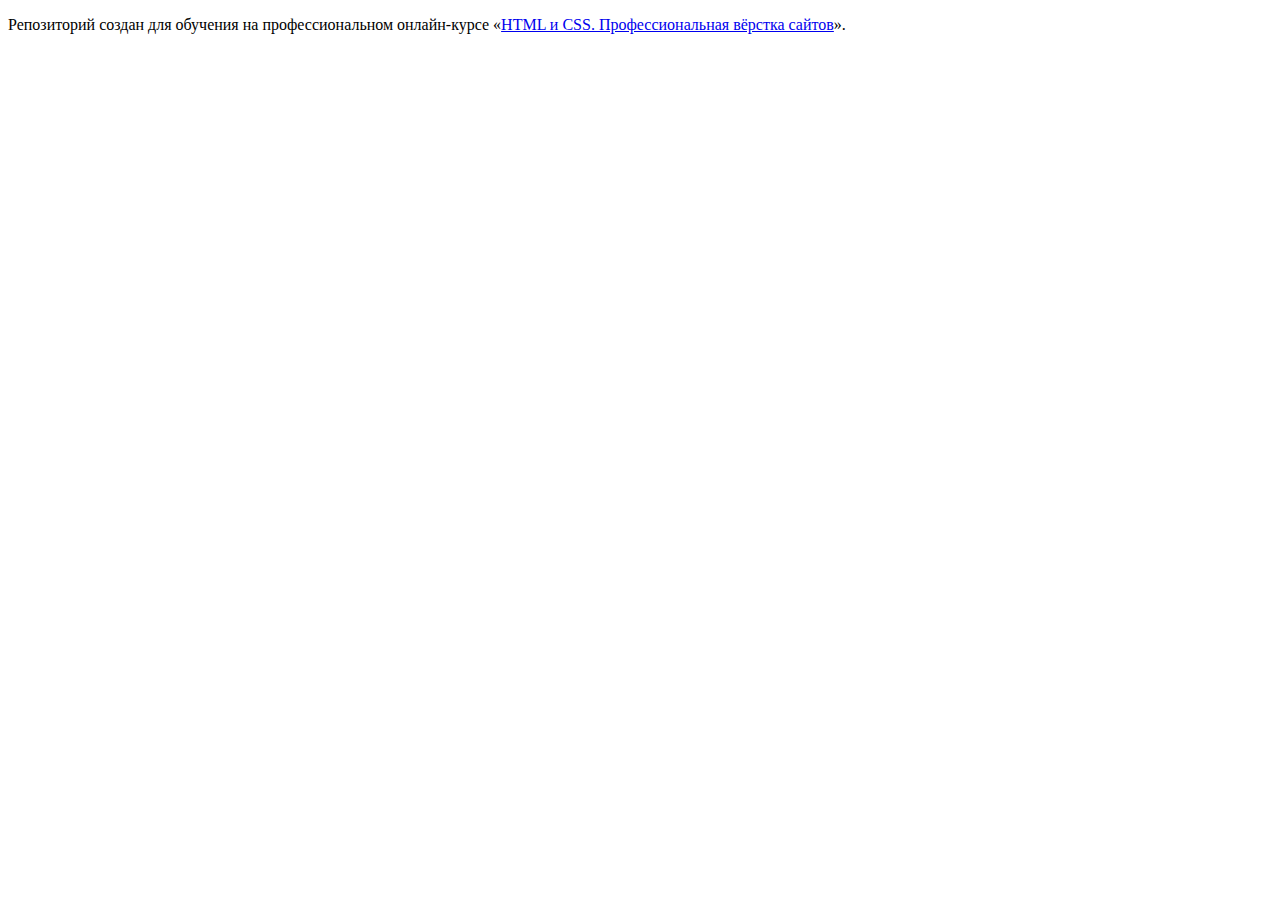
==== index.html @ 4a5224e3 ":hatching_chick:" ====
<!DOCTYPE html>
<html lang="ru">
  <head>
    <meta charset="utf-8">
    <title>HTML Academy: Девайс</title>
  </head>
  <body>

    <p>Репозиторий создан для обучения на профессиональном онлайн‑курсе «<a href="https://htmlacademy.ru/intensive/htmlcss">HTML и CSS. Профессиональная вёрстка сайтов</a>».</p>

  </body>
</html>
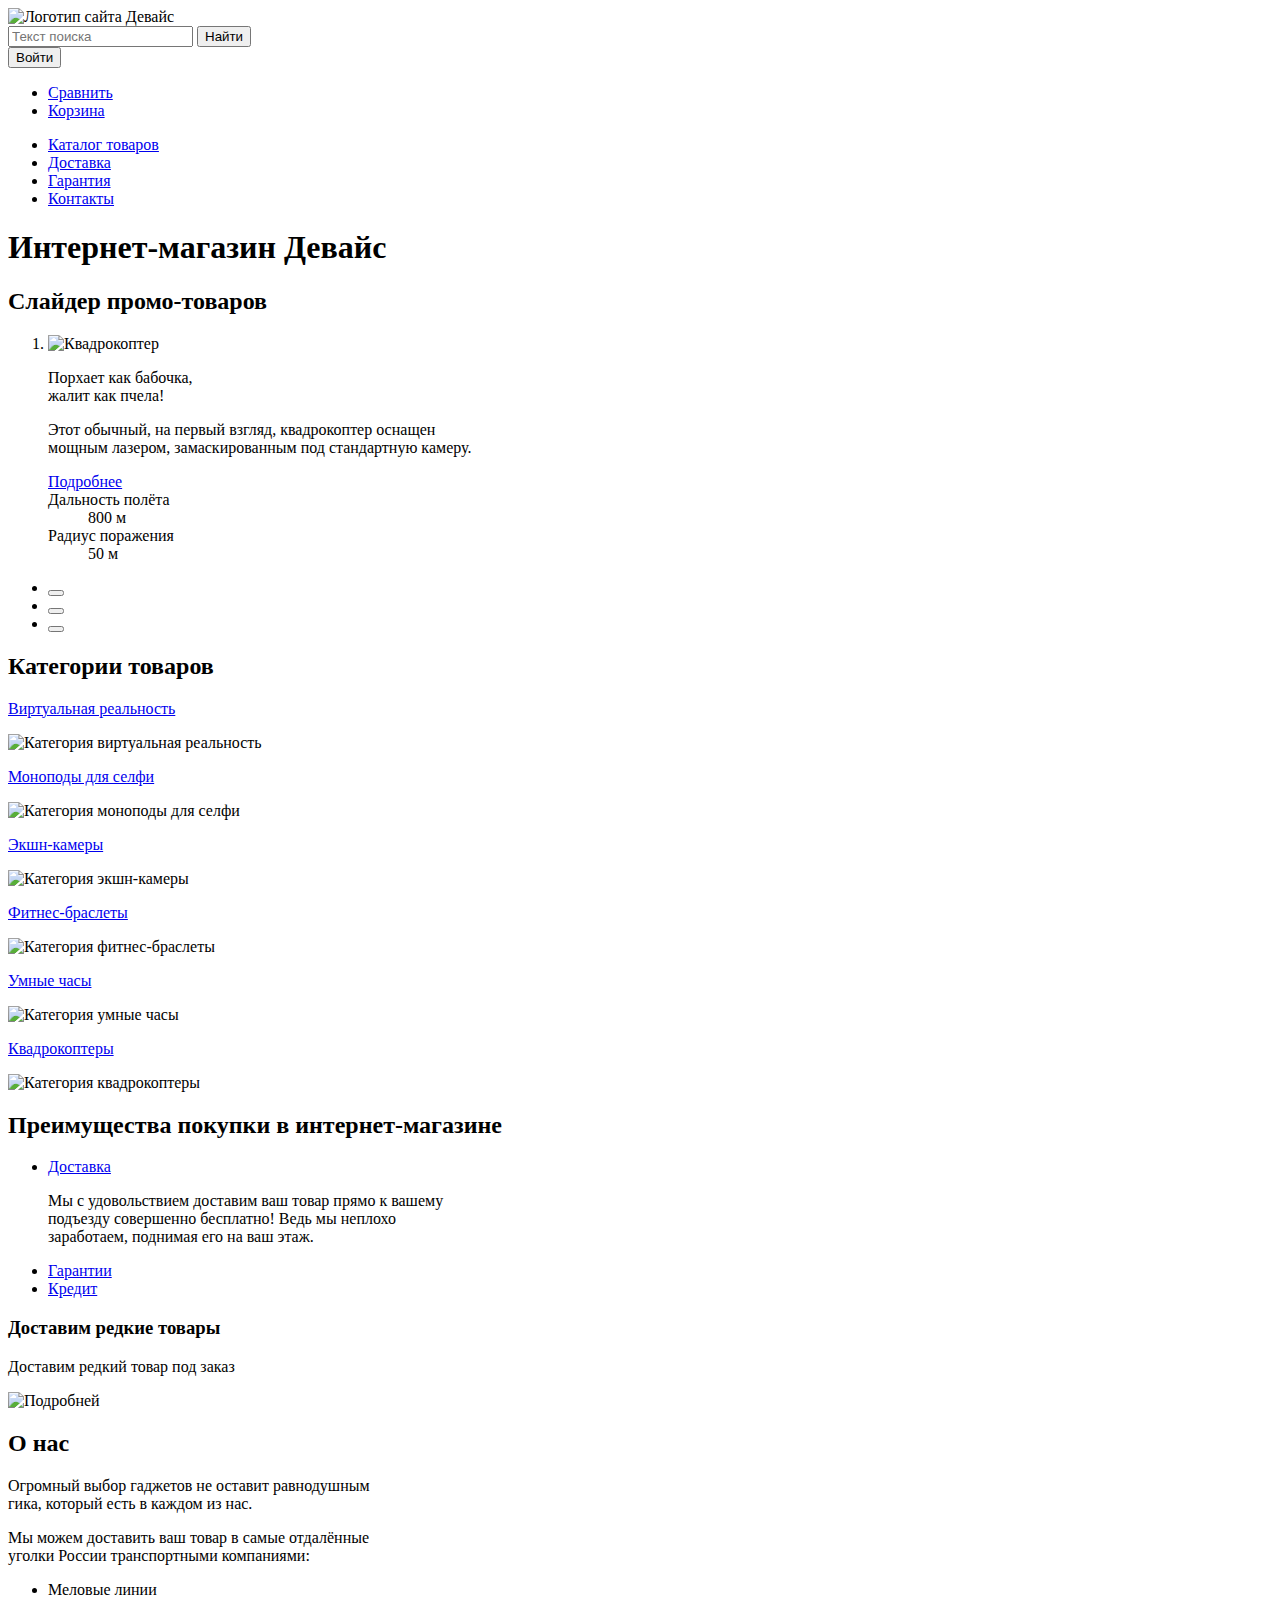
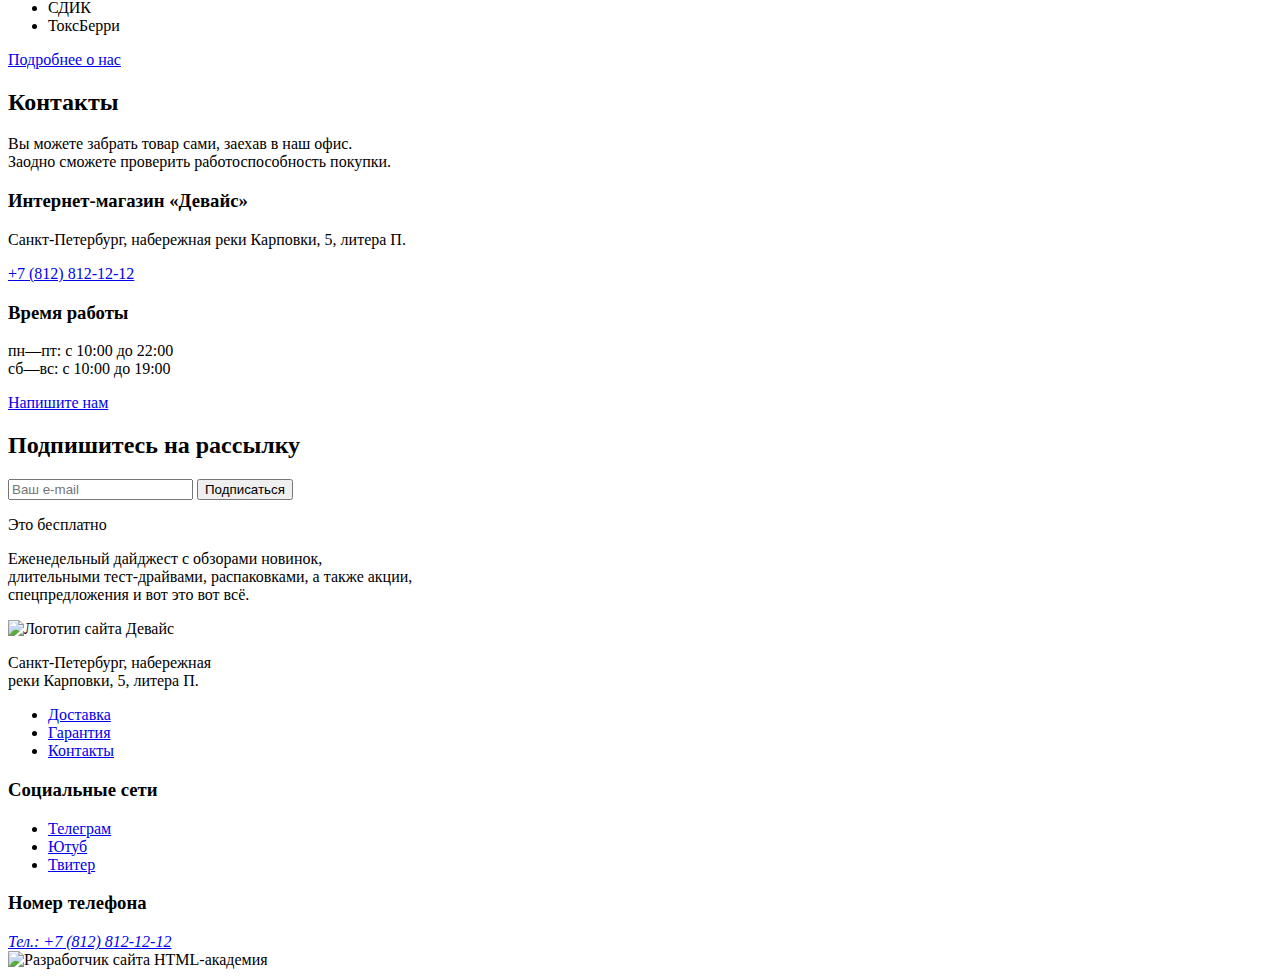
==== commit 8d9ae8f0: "Добавляет код index&catalog" ====
--- a/index.html
+++ b/index.html
@@ -5,8 +5,208 @@
     <title>HTML Academy: Девайс</title>
   </head>
   <body>
-
-    <p>Репозиторий создан для обучения на профессиональном онлайн‑курсе «<a href="https://htmlacademy.ru/intensive/htmlcss">HTML и CSS. Профессиональная вёрстка сайтов</a>».</p>
+      <header class="page-header">
+          <img class="header-logo" src="*" alt="Логотип сайта Девайс">
+          <form class="navigation-user-search" action="*" method="get">
+            <input class="navigation-user-search" type="search" name="search" placeholder="Текст поиска">
+            <button class="navigation-user-search" type="submit">Найти</button>
+          </form> 
+          <form class="navigation-user-enter" action="*" method="get">
+            <button class="navigation-user-enter" type="submit">Войти</button>
+          </form>
+          <nav class="navigation">
+            <ul class="navigation-user">
+                <li class="navigation-compare">
+                <a class="navigation-compare-link" href="compare.html">Сравнить</a></li> 
+                <li class="navigation-basket">
+                <a class="navigation-basket-link" href="basket.html">Корзина</a></li>
+            </ul>
+            <ul class="navigation-list">
+                <li class="navigation-item">
+                  <a class="navigation-link" href="catalog.html">Каталог товаров</a></li>
+                  <li class="navigation-item">
+                  <a class="navigation-link" href="delivery.html">Доставка</a></li>
+                  <li class="navigation-item">
+                  <a class="navigation-link" href="warranty.html">Гарантия</a></li>
+                  <li class="navigation-item">
+                  <a class="navigation-link" href="contacts.html">Контакты</a></li>
+            </ul>
+          </nav>
+      </header>
+
+
+      <main>
+      <h1 class="visually-hidden">Интернет-магазин Девайс</h1>
+    <section class="promo-content-container">
+      <h2 class="visually-hidden">Слайдер промо-товаров</h2>
+      <ol class="promo-slider">
+         <li class="promo-slider-item">
+          <div class="slider-image-wrapper">
+            <img class="promo-slider-image slider-image-3" src="*" alt="Квадрокоптер">
+          </div>
+            <div class="slider-item-info">
+            <p class="promo-slider-title">Порхает как бабочка,<br> жалит как пчела!</p>
+            <p class="promo-slider-text">Этот обычный, на первый взгляд, квадрокоптер оснащен<br> мощным лазером, замаскированным под
+              стандартную камеру.</p>
+            <a class="promo-slider-link button" href="*">Подробнее</a>
+            <dl class="promo-slider-description">
+              <dt class="description-name">Дальность полёта</dt>
+              <dd class="description-value">800 м</dd>
+              <dt class="description-name">Радиус поражения</dt>
+              <dd class="description-value">50 м</dd>
+            </dl>
+          </div>
+        </li>
+      </ol>
+      <ul class="promo-slider-controls">
+        <li><button class="promo-slider-controls-button" type="button" aria-label="Первый слайд"></button></li>
+        <li><button class="promo-slider-controls-button" type="button" aria-label="Второй слайд"></button></li>
+        <li><button class="promo-slider-controls-button" type="button" aria-label="Третий слайд"></button></li>
+      </ul>
+    </section>
+    
+    
+        <div class="category">
+          <section class="category-image-wrapper">
+              <h2 class="visually-hidden">Категории товаров</h2>
+
+                <a class="category-link" href="*"><p>Виртуальная реальность</p></a>
+                <img class="category-item" src="*" alt="Категория виртуальная реальность">
+            
+              <a class="category-link" href="*"><p>Моноподы для селфи</p></a>
+             <img class="category-item" src="*" alt="Категория моноподы для селфи">
+            
+              <a class="category-link" href="*"><p>Экшн-камеры</p></a>
+              <img class="category-item" src="*" alt="Категория экшн-камеры"> 
+            
+                <a class="category-link" href="*"><p>Фитнес-браслеты</p></a>
+                <img class="category-item" src="*"  alt="Категория фитнес-браслеты">
+            
+                <a class="category-link" href="*"><p>Умные часы</p></a>
+                <img class="category-item" src="*" alt="Категория умные часы">
+           
+                <a class="category-link" href="*"><p>Квадрокоптеры</p></a>
+                <img class="category-item" src="*" alt="Категория квадрокоптеры"><!--Этот блок не смогла оформит списком, т.к. выдавало ошибку, что img не может быть внутри ul-->
+            
+          </section>
+         </div>
+
+        
+        <section class="benefits">
+            <div class="benefits-info">
+            <h2 class="visually-hidden">Преимущества покупки в интернет-магазине</h2>
+            <ul class="benefits-list">
+                <li class="benefits-item">
+                    <a class="benefits-item-link" href="*">Доставка</a>
+                    <p class="benefits-item-description">Мы с удовольствием доставим ваш товар прямо к вашему <br> подъезду совершенно
+                        бесплатно! Ведь мы неплохо <br> заработаем, поднимая его на ваш этаж.</p>
+                </li>
+                <li class="benefits-item"><a class="benefits-item-link" href="*">Гарантии</a>
+                </li>
+                <li class="benefits-item"><a class="benefits-item-link" href="*">Кредит</a>
+                </li>
+              </ul>
+            </div>
+            </section>
+
+            <section class="delivery">
+                <div class="container">
+                  <h3 class="visually-hidden">Доставим редкие товары</h3>
+                  <p class="benefits-item-description">Доставим редкий товар под заказ</p>
+                  <img class="benefits-item-info" src="*" alt="Подробней">
+
+                </div>
+              </section>
+
+
+            
+                <div class="info-container">
+                <h2 class="info-container-title">О нас</h2>
+                <p>Огромный выбор гаджетов не оставит равнодушным<br>гика, который есть в каждом из нас.</p>
+                <p>Мы можем доставить ваш товар в самые отдалённые<br>уголки России транспортными компаниями:</p>
+                <ul class="info-brands-list">
+                    <li class="info-brands">Меловые линии</li>
+                    <li class="info-brands">СДИК</li>
+                    <li class="info-brands">ТоксБерри</li>
+                </ul>
+                <a class="about-us-link button" href="*">Подробнее о нас</a>
+                </div>
+
+            
+                <div class="contacts-container">
+                    <h2 class="contacts-title">Контакты</h2>
+                    <p class="contacts-info">Вы можете забрать товар сами, заехав в наш офис.<br>Заодно сможете проверить работоспособность покупки. </p>
+                     <h3>Интернет-магазин «Девайс»</h3>
+                     <p class="contacts-info">Санкт-Петербург, набережная реки Карповки, 5, литера П.</p>
+                     <a class="contacts-info" href="*">+7 (812) 812-12-12</a>
+                     <h3>Время работы</h3>
+                     <p class="contacts-info">пн—пт: с 10:00 до 22:00<br>сб—вс: с 10:00 до 19:00</p>
+                     <a class="contacts-info" href="*">Напишите нам</a>
+                </div>
+  
+
+            <section class="mailing-list">
+                <h2>Подпишитесь на рассылку</h2>
+                <form action="*" class="mailing-form"> <!--В этой форме также показывает ошибку, но я не понимаю, что не так: https://prnt.sc/a0wWb0BrXrlQ-->
+                    <label class="mailing-email-field" for="mailing-name" >
+                      <input class="mailing-input" id="mailing-email" name="e-mail" type="email" placeholder="Ваш e-mail">
+                    </label>
+                  <button class="button button-submit" type="submit">Подписаться</button>
+                </form>
+                <p>Это бесплатно</p>
+                <p>Еженедельный дайджест с обзорами новинок,<br>длительными тест-драйвами, распаковками, а также акции,<br> спецпредложения и вот это вот всё.</p>
+            </section>                  
+        </main>
+
+
+        <footer class="page-footer">
+            <div class="footer-logo-adress">
+            <img class="footer-logo" src="*"  alt="Логотип сайта Девайс">
+            <p>Санкт-Петербург, набережная<br>реки Карповки, 5, литера П.</p>
+        </div>
+
+        <div class="footer-menu">
+            <ul class="footer-menu-list">
+                  <li class="footer-menu-item">
+                  <a class="footer-menu-link" href="delivery.html">Доставка</a></li>
+                  <li class="footer-menu-item">
+                  <a class="footer-menu-link" href="warranty.html">Гарантия</a></li>
+                  <li class="footer-menu-item">
+                  <a class="footer-menu-link" href="contacts.html">Контакты</a></li>
+            </ul>
+        </div>
+        <section class="footer-social">
+            <h3 class="visually-hidden">Социальные сети</h3>
+            <ul class="footer-social-list">
+                <li class="footer-social-item">
+                    <a class="social-button" href="https://t.me/htmlacademy">
+                    <span class="visually-hidden">Телеграм</span>
+                </a>         
+                </li>
+                <li class="footer-social-item">
+                    <a class="social-button" href="https://www.youtube.com/user/htmlacademyru">
+                    <span class="visually-hidden">Ютуб</span>
+                </a>         
+                </li>
+                <li class="footer-social-item">
+                    <a class="social-button" href="https://twitter.com/htmlacademy_ru">
+                    <span class="visually-hidden">Твитер</span>
+                </a>         
+                </li>
+        </ul>
+        </section>
+
+        <div class="footer-phone-block">
+          <h3 class="visually-hidden">Номер телефона</h3>
+          <address class="footer-phone">
+            <a class="footer-phone-text" href="tel:88128121212">Тел.: +7 (812) 812-12-12</a>
+          </address>
+        </div>
+
+          <div class="footer-htmlacademy">
+              <img class="footer-htmlacademy-logo" src="https://htmlacademy.ru/" alt="Разработчик сайта HTML-академия ">
+        </div>
+    </footer>
 
   </body>
 </html>
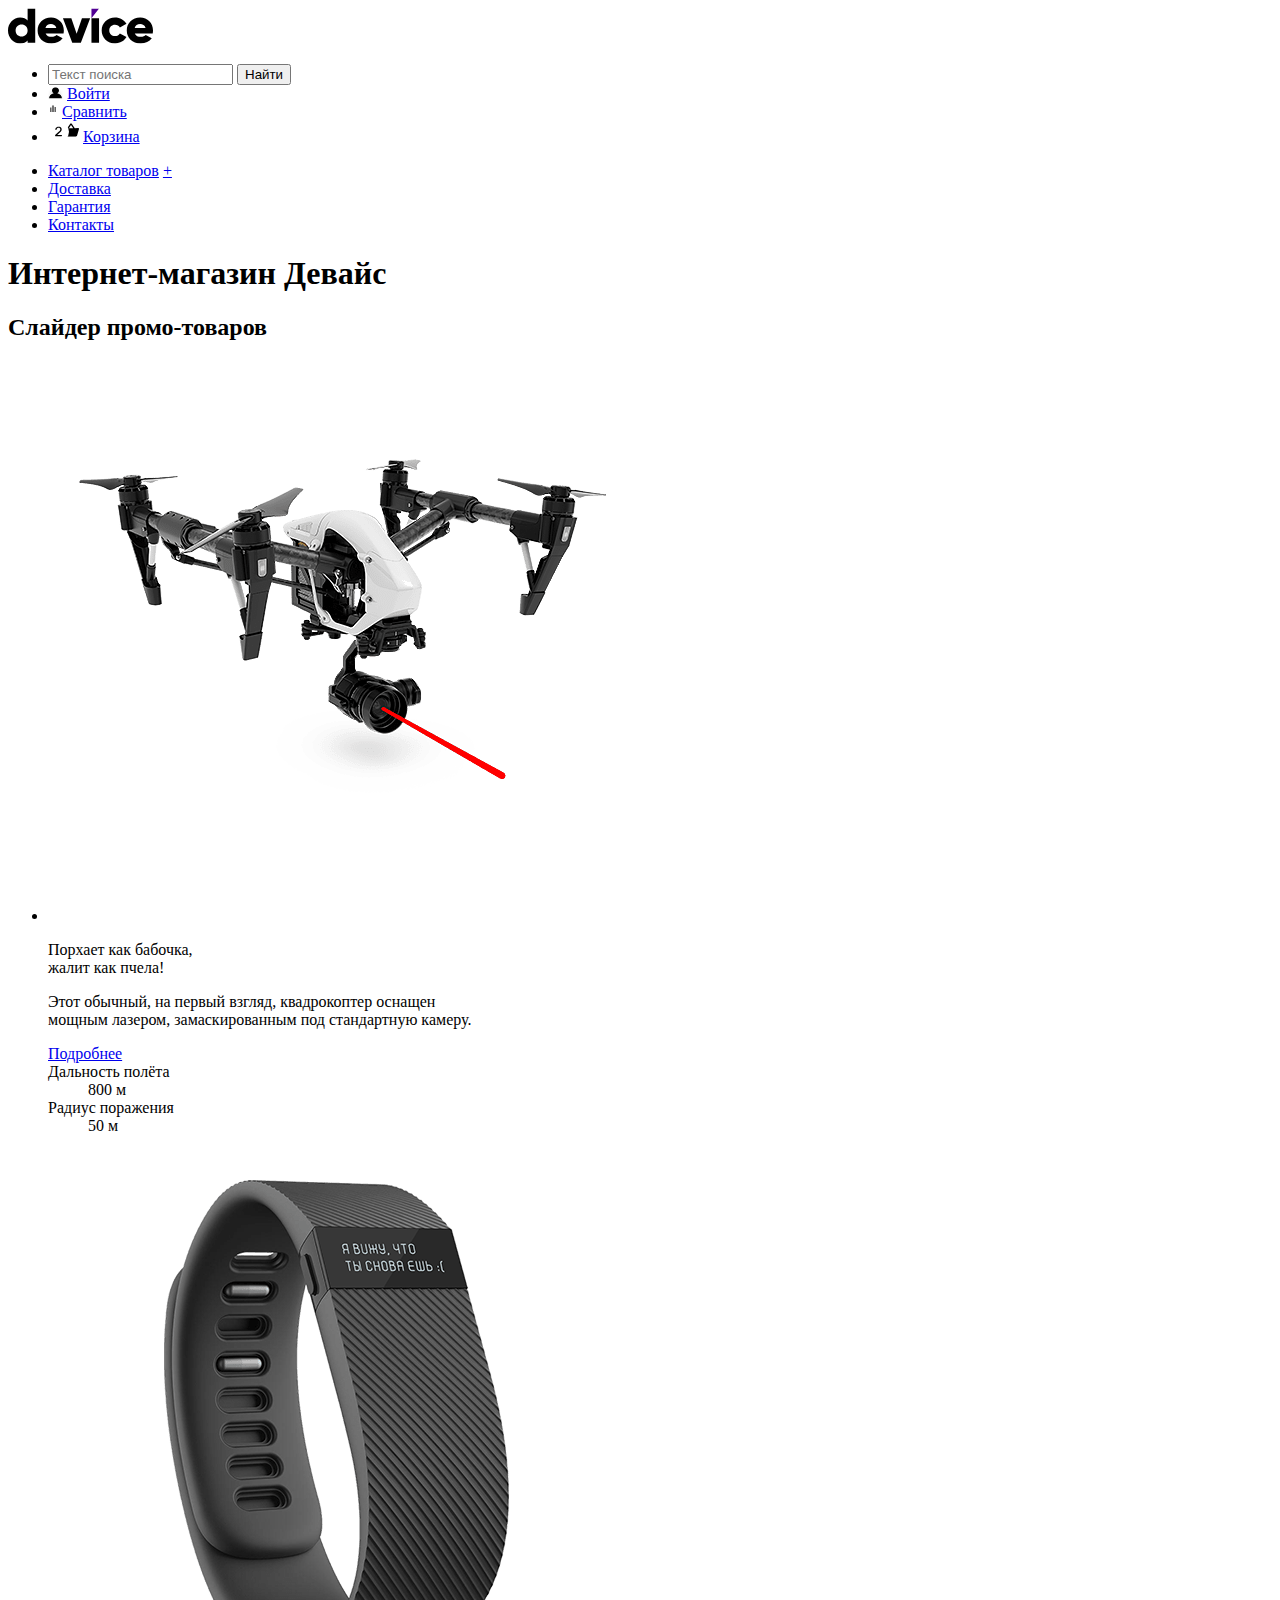
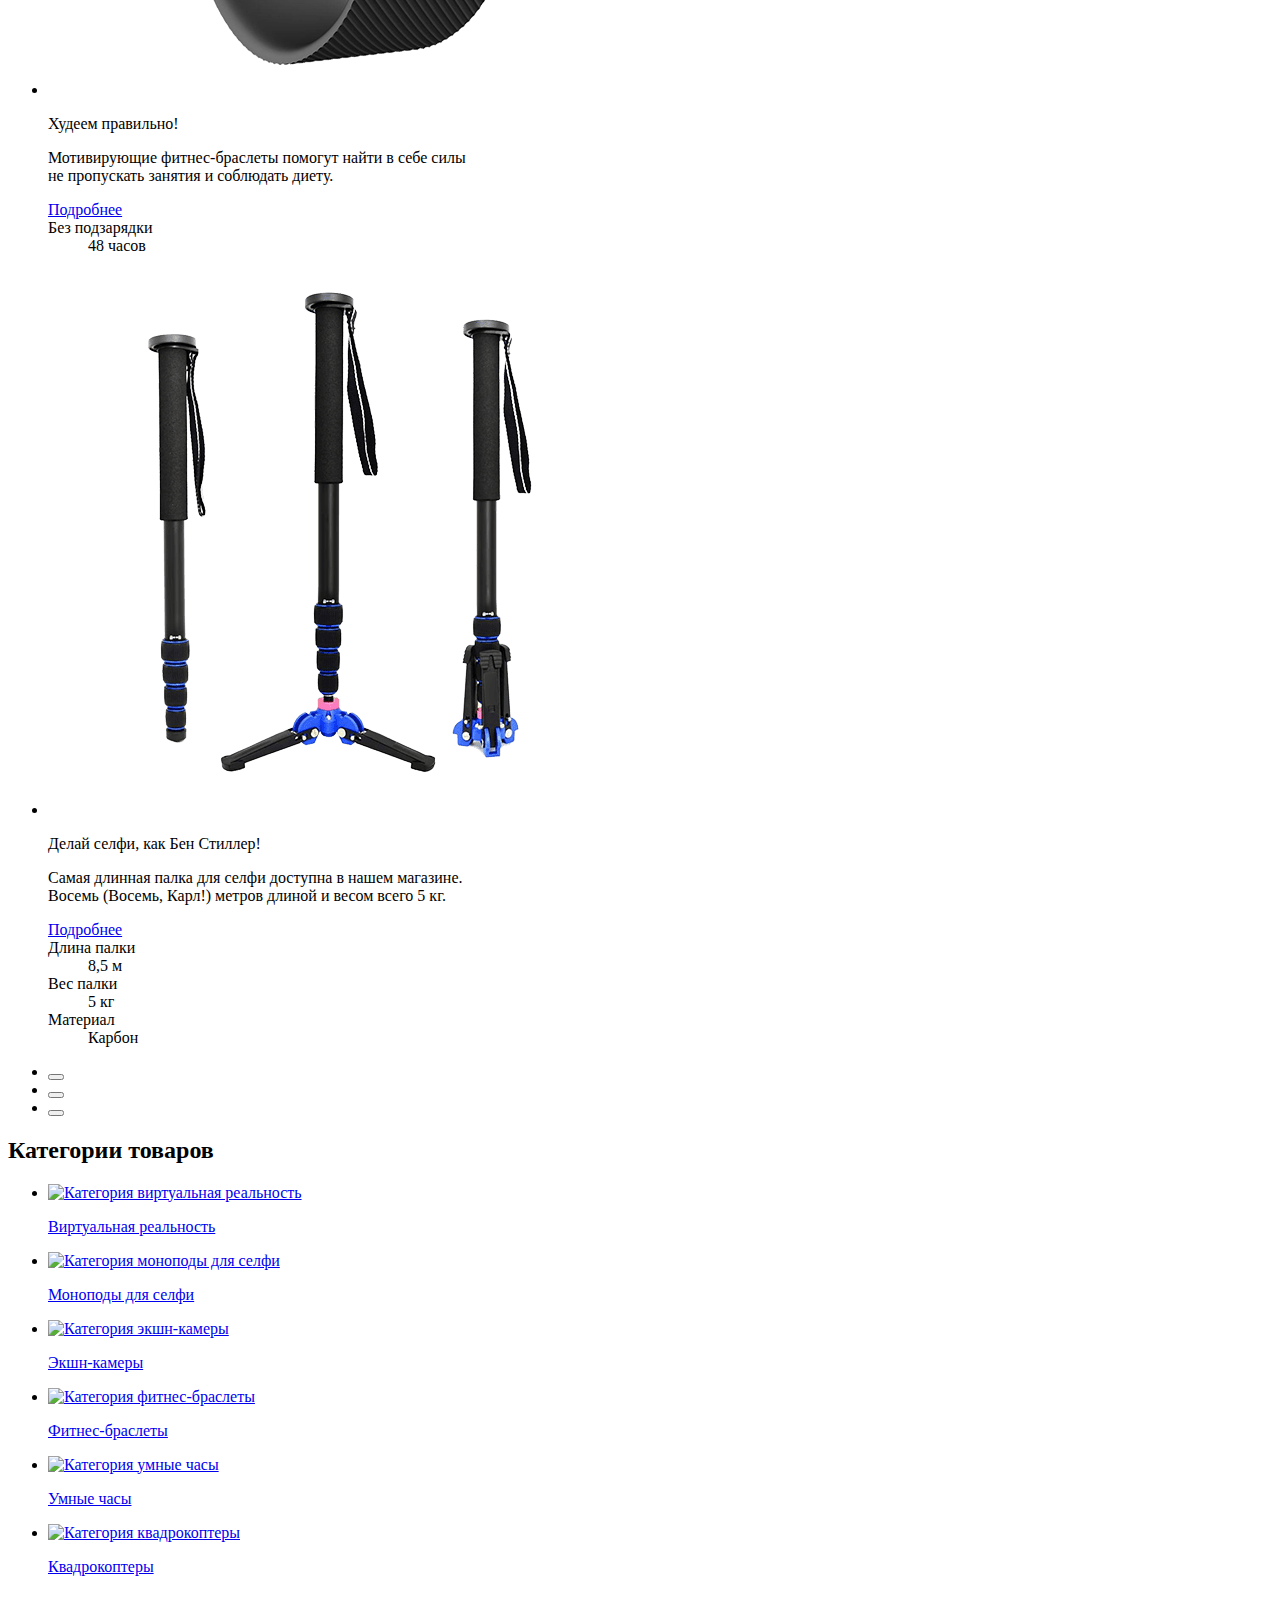
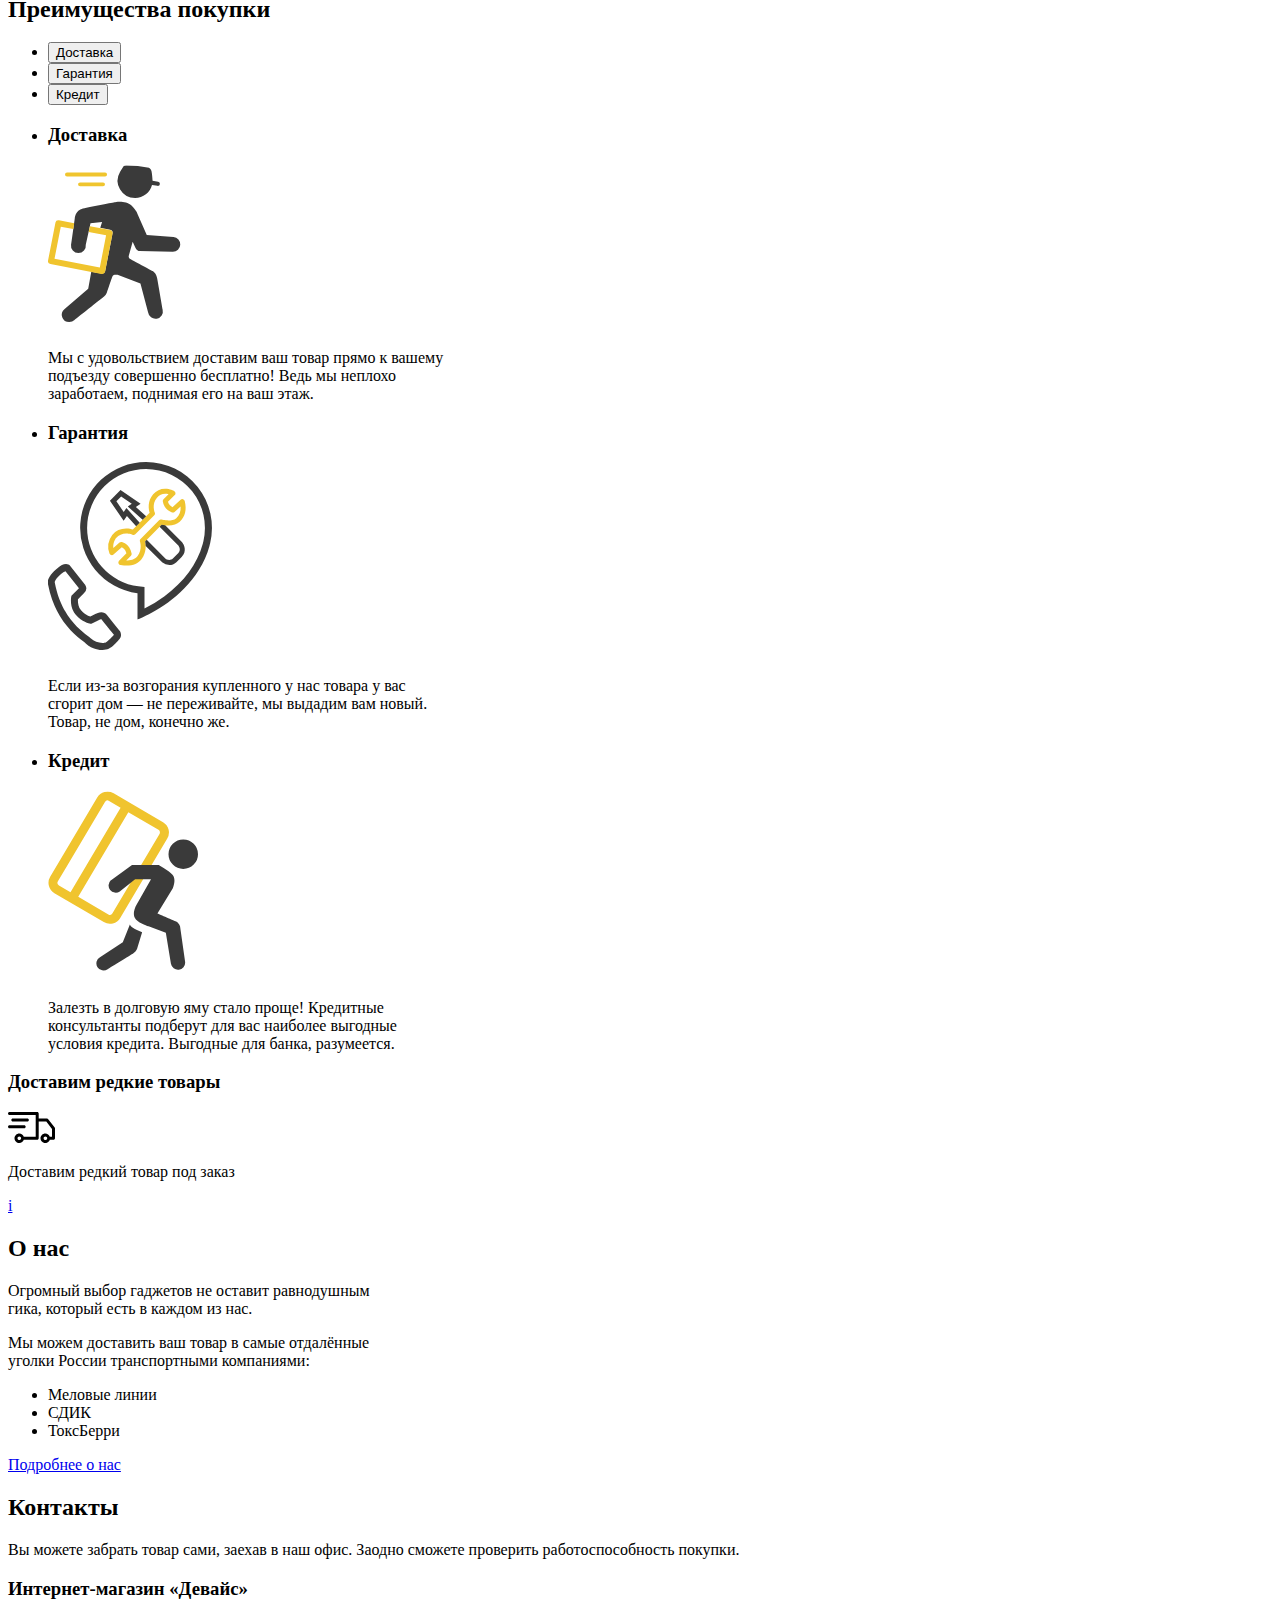
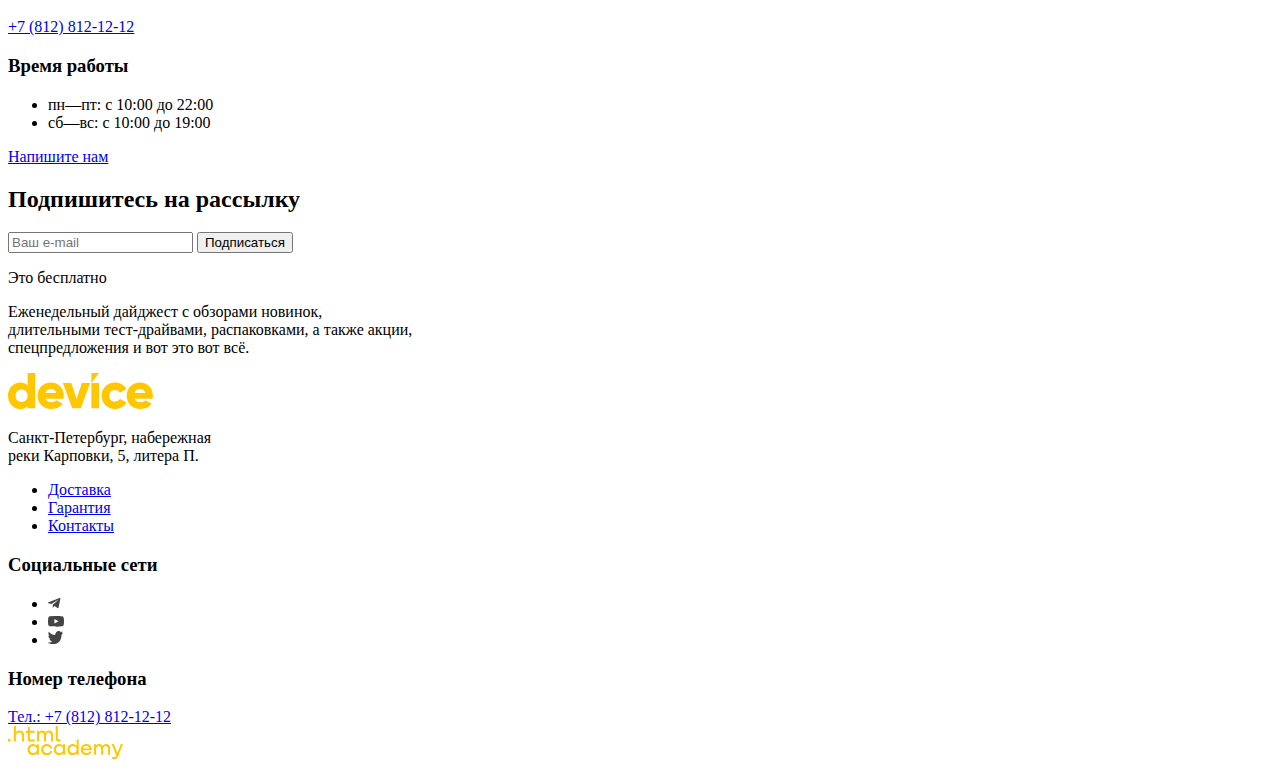
==== commit cf88688f: "Вносит правки в названия картинок в index.html" ====
--- a/index.html
+++ b/index.html
@@ -5,167 +5,260 @@
     <title>HTML Academy: Девайс</title>
   </head>
   <body>
-      <header class="page-header">
-          <img class="header-logo" src="*" alt="Логотип сайта Девайс">
-          <form class="navigation-user-search" action="*" method="get">
-            <input class="navigation-user-search" type="search" name="search" placeholder="Текст поиска">
-            <button class="navigation-user-search" type="submit">Найти</button>
-          </form> 
-          <form class="navigation-user-enter" action="*" method="get">
-            <button class="navigation-user-enter" type="submit">Войти</button>
-          </form>
+    <header class="page-header">
+          <img class="header-logo" src="images/logo.svg" width="145" height="36" alt="Логотип сайта Девайс">
           <nav class="navigation">
-            <ul class="navigation-user">
-                <li class="navigation-compare">
-                <a class="navigation-compare-link" href="compare.html">Сравнить</a></li> 
-                <li class="navigation-basket">
-                <a class="navigation-basket-link" href="basket.html">Корзина</a></li>
+            <ul class="navigation-list">
+                <li class="navigation-item">
+                    <form class="navigation-user-search" action="#" method="get">
+                    <input class="navigation-user-search" type="search" name="search" placeholder="Текст поиска">
+                    <button class="navigation-user-search" type="submit">Найти</button>
+                    </form>
+                </li>
+                <li class="navigation-item">
+                  <img class="navigation-item-image" src="images/icon-user.svg" width="15" height="12" alt="силуэт человека">
+                  <a class="navigation-compare-link" href="№">Войти</a> <!--поменяла разметку, вместо формы - картинка+ссылка-->
+                </li>
+                <li class="navigation-item">
+                    <img class="navigation-item-image" src="images/icon-scale.svg" width="10" height="12" alt="шкала сравнения">
+                    <a class="navigation-compare-link" href="compare.html">Сравнить</a>
+                   
+                </li>
+              <li class="navigation-basket">
+                    <img class="navigation-item-image" src="images/icon-group-cart.svg" width="31" height="21" alt="корзина">
+                    <a class="navigation-basket-link" href="basket.html">Корзина</a>
+              </li>
             </ul>
             <ul class="navigation-list">
                 <li class="navigation-item">
-                  <a class="navigation-link" href="catalog.html">Каталог товаров</a></li>
+                  <a class="navigation-link" href="catalog.html">Каталог товаров</a>
+                  <a class="navigation-catalog-link" href="#">+</a>  
+                </li>
                   <li class="navigation-item">
-                  <a class="navigation-link" href="delivery.html">Доставка</a></li>
+                  <a class="navigation-link" href="delivery.html">Доставка</a>
+                </li>
                   <li class="navigation-item">
-                  <a class="navigation-link" href="warranty.html">Гарантия</a></li>
+                  <a class="navigation-link" href="warranty.html">Гарантия</a>
+                </li>
                   <li class="navigation-item">
-                  <a class="navigation-link" href="contacts.html">Контакты</a></li>
+                  <a class="navigation-link" href="contacts.html">Контакты</a>
+                </li>
             </ul>
           </nav>
       </header>
-
-
+ 
+ 
       <main>
-      <h1 class="visually-hidden">Интернет-магазин Девайс</h1>
-    <section class="promo-content-container">
-      <h2 class="visually-hidden">Слайдер промо-товаров</h2>
-      <ol class="promo-slider">
-         <li class="promo-slider-item">
-          <div class="slider-image-wrapper">
-            <img class="promo-slider-image slider-image-3" src="*" alt="Квадрокоптер">
-          </div>
-            <div class="slider-item-info">
-            <p class="promo-slider-title">Порхает как бабочка,<br> жалит как пчела!</p>
-            <p class="promo-slider-text">Этот обычный, на первый взгляд, квадрокоптер оснащен<br> мощным лазером, замаскированным под
-              стандартную камеру.</p>
-            <a class="promo-slider-link button" href="*">Подробнее</a>
-            <dl class="promo-slider-description">
-              <dt class="description-name">Дальность полёта</dt>
-              <dd class="description-value">800 м</dd>
-              <dt class="description-name">Радиус поражения</dt>
-              <dd class="description-value">50 м</dd>
-            </dl>
-          </div>
-        </li>
-      </ol>
-      <ul class="promo-slider-controls">
-        <li><button class="promo-slider-controls-button" type="button" aria-label="Первый слайд"></button></li>
-        <li><button class="promo-slider-controls-button" type="button" aria-label="Второй слайд"></button></li>
-        <li><button class="promo-slider-controls-button" type="button" aria-label="Третий слайд"></button></li>
-      </ul>
-    </section>
-    
-    
-        <div class="category">
-          <section class="category-image-wrapper">
-              <h2 class="visually-hidden">Категории товаров</h2>
-
-                <a class="category-link" href="*"><p>Виртуальная реальность</p></a>
-                <img class="category-item" src="*" alt="Категория виртуальная реальность">
-            
-              <a class="category-link" href="*"><p>Моноподы для селфи</p></a>
-             <img class="category-item" src="*" alt="Категория моноподы для селфи">
-            
-              <a class="category-link" href="*"><p>Экшн-камеры</p></a>
-              <img class="category-item" src="*" alt="Категория экшн-камеры"> 
-            
-                <a class="category-link" href="*"><p>Фитнес-браслеты</p></a>
-                <img class="category-item" src="*"  alt="Категория фитнес-браслеты">
-            
-                <a class="category-link" href="*"><p>Умные часы</p></a>
-                <img class="category-item" src="*" alt="Категория умные часы">
+        <h1 class="visually-hidden">Интернет-магазин Девайс</h1>
+       
+        <section class="promo-content-container">
+          <h2 class="visually-hidden">Слайдер промо-товаров</h2>
+              <ul class="promo-slider-list">
+                      <li class="promo-slider-item">
+                          <a class="promo-slider-link" href="#">
+                          <img class="promo-slider-image slider-image" src="images/sliders/slider-1.png" width="560" height="560" alt="Квадрокоптер">
+                          </a>    
+                        <div class="slider-item-info">
+                            <p class="promo-slider-title">Порхает как бабочка,<br> жалит как пчела!</p>
+                            <p class="promo-slider-text">Этот обычный, на первый взгляд, квадрокоптер оснащен<br> мощным лазером, замаскированным под
+                стандартную камеру.</p>
+                              <a class="promo-slider-link button" href="#">Подробнее</a>
+                                <dl>
+                                  <dt class="description-name">Дальность полёта</dt>
+                                  <dd class="description-value">800 м</dd>
+                                  <dt class="description-name">Радиус поражения</dt>
+                                  <dd class="description-value">50 м</dd>
+                                </dl>
+                          </div>    
+                        </li>
+                        <li class="promo-slider-item">
+                            <a class="promo-slider-link" href="#">
+                            <img class="promo-slider-image" src="images/sliders/slider-2.png" width="560" height="560"  alt="Фитнес браслет">
+                            </a>
+                          <div class="slider-item-info">
+                        <p class="promo-slider-title">Худеем правильно!</p>
+                        <p class="promo-slider-text">Мотивирующие фитнес-браслеты помогут найти в себе силы<br>не пропускать занятия и соблюдать диету.</p>
+                          <a class="promo-slider-link button" href="#">Подробнее</a>
+                            <dl>
+                              <dt class="description-name">Без подзарядки</dt>
+                              <dd class="description-value">48 часов</dd>
+                            </dl>
+                         </div>    
+                        </li>
+                        <li class="promo-slider-item">
+                              <a class="promo-slider-link" href="#">
+                              <img class="promo-slider-image" src="images/sliders/slider-3.png" width="560" height="560"  alt="Селфи-палки">
+                              </a>
+                         <div class="slider-item-info">
+                            <p class="promo-slider-title">Делай селфи, как Бен Стиллер!</p>
+                            <p class="promo-slider-text">Самая длинная палка для селфи доступна в нашем магазине.<br>Восемь (Восемь, Карл!) метров длиной и весом всего 5 кг.
+                            </p>
+                              <a class="promo-slider-link button" href="#">Подробнее</a>
+                              <dl>
+                                <dt class="description-name">Длина палки</dt>
+                                <dd class="description-value">8,5 м</dd>
+                                <dt class="description-name">Вес палки</dt>
+                                <dd class="description-value">5 кг</dd>
+                                <dt class="description-name">Материал</dt>
+                                <dd class="description-value">Карбон</dd>
+                              </dl>
+                         </div>
+                        </li>
+              </ul> <!--добавила еще 2 слайдера-->
+        </section>
+ 
+        <div class="promo-slider-controls">
+          <ul class="promo-slider-controls-list">
+            <li><button class="promo-slider-controls-button" type="button" aria-label="Первый слайд"></button>
+            </li>
+            <li><button class="promo-slider-controls-button" type="button" aria-label="Второй слайд"></button>
+           </li>
+            <li><button class="promo-slider-controls-button" type="button" aria-label="Третий слайд"></button>
+            </li>
+          </ul>
+        </div>
            
-                <a class="category-link" href="*"><p>Квадрокоптеры</p></a>
-                <img class="category-item" src="*" alt="Категория квадрокоптеры"><!--Этот блок не смогла оформит списком, т.к. выдавало ошибку, что img не может быть внутри ul-->
-            
-          </section>
-         </div>
-
-        
-        <section class="benefits">
-            <div class="benefits-info">
-            <h2 class="visually-hidden">Преимущества покупки в интернет-магазине</h2>
-            <ul class="benefits-list">
-                <li class="benefits-item">
-                    <a class="benefits-item-link" href="*">Доставка</a>
-                    <p class="benefits-item-description">Мы с удовольствием доставим ваш товар прямо к вашему <br> подъезду совершенно
+       
+        <section class="category-image"> <!--В этом блоке поменяла разметку-->
+            <h2 class="visually-hidden">Категории товаров</h2>
+            <ul class="category-image-list">
+                <li class="category-image-item">
+                    <a class="category-link" href="#">
+                    <img class="category-item" src="images/categories/category-1.svg" width="97" height="55"  alt="Категория виртуальная реальность">
+                    <p>Виртуальная реальность</p>
+                    </a>
+                </li>
+                <li class="category-image-item">
+                    <a class="category-link" href="#">
+                    <img class="category-item" src="images/categories/category-2.svg" width="85.87" height="117" alt="Категория моноподы для селфи">
+                    <p>Моноподы для селфи</p>
+                    </a>
+                </li>
+                <li class="category-image-item">
+                    <a class="category-link" href="#">
+                    <img class="category-item" src="images/categories/category-3.svg" width="71.02" height="87" alt="Категория экшн-камеры">
+                    <p>Экшн-камеры</p>
+                    </a>
+              </li>
+              <li class="category-image-item">
+                  <a class="category-link" href="#">
+                  <img class="category-item" src="images/categories/category-4.svg" width="107.31" height="64.99"  alt="Категория фитнес-браслеты">
+                  <p>Фитнес-браслеты</p>
+                  </a>
+              </li>
+              <li class="category-image-item">
+                  <a class="category-link" href="#">
+                  <img class="category-item" src="images/categories/category-5.svg" width="56.01" height="97.98" alt="Категория умные часы">
+                  <p>Умные часы</p>
+                  </a>
+            </li>
+            <li class="category-image-item">
+                  <a class="category-link" href="#">
+                  <img class="category-item" src="images/categories/category-6.svg" width="132.03" height="69.01" alt="Категория квадрокоптеры">
+                  <p>Квадрокоптеры</p>
+                </a>
+              </li>
+          </ul>
+      </section>
+       
+ 
+      <section class="benefits-container">
+          <h2 class="visually-hidden">Преимущества покупки</h2>
+          <div class="benefits-buttons">
+            <ul class="benefits-buttons-list">
+                <li><button class="benefits-buttons-item" type="button">Доставка</button>
+                </li>
+                <li><button class="benefits-buttons-item" type="button">Гарантия</button>
+                </li>
+                <li><button class="benefits-buttons-item" type="button">Кредит</button>
+                </li>
+            </ul>
+            </div>
+            <div class="benefits-description">
+            <ul class="benefits-description-list">
+                  <li class="benefits-description-item">
+                      <h3>Доставка</h3>
+                      <img class="benefits-slider" src="images/logo-delivery.svg" width="136" height="164" alt="курьер">
+                      <p class="benefits-description-text">Мы с удовольствием доставим ваш товар прямо к вашему <br> подъезду совершенно
                         бесплатно! Ведь мы неплохо <br> заработаем, поднимая его на ваш этаж.</p>
-                </li>
-                <li class="benefits-item"><a class="benefits-item-link" href="*">Гарантии</a>
-                </li>
-                <li class="benefits-item"><a class="benefits-item-link" href="*">Кредит</a>
+                  </li>
+                  <li class="benefits-description-item">
+                      <h3>Гарантия</h3>
+                      <img class="benefits-slider" src="images/logo-guaranty.svg" width="171" height="195" alt="инструменты для ремонта">
+                      <p class="benefits-description-text">Если из-за возгорания купленного у нас товара у вас<br>
+                    сгорит дом — не переживайте, мы выдадим вам новый.<br>
+                    Товар, не дом, конечно же.</p>
+                </li>
+                <li class="benefits-description-item">
+                    <h3>Кредит</h3>
+                    <img class="benefits-slider" src="images/logo-credit.svg" width="156" height="188" alt="кредитная карта">
+                    <p class="benefits-description-text">Залезть в долговую яму стало проще! Кредитные<br>консультанты подберут для вас наиболее выгодные<br>условия кредита. Выгодные для банка, разумеется.</p>
                 </li>
               </ul>
             </div>
-            </section>
-
-            <section class="delivery">
+    </section>
+ 
+    <section class="delivery">
                 <div class="container">
                   <h3 class="visually-hidden">Доставим редкие товары</h3>
+                  <img class="delivery-card" src="images/icon-delivery-car.svg" width="47" height="31" alt="Автомобиль доставки">
                   <p class="benefits-item-description">Доставим редкий товар под заказ</p>
-                  <img class="benefits-item-info" src="*" alt="Подробней">
-
+                  <div class="benefits-item-info">
+                     <a class="benefits-item-info-link" href="#">i</a> <!--разметила ссылкой-->
+                  </div>
                 </div>
-              </section>
-
-
-            
+    </section>
+ 
+           
                 <div class="info-container">
                 <h2 class="info-container-title">О нас</h2>
-                <p>Огромный выбор гаджетов не оставит равнодушным<br>гика, который есть в каждом из нас.</p>
-                <p>Мы можем доставить ваш товар в самые отдалённые<br>уголки России транспортными компаниями:</p>
-                <ul class="info-brands-list">
+                  <p>Огромный выбор гаджетов не оставит равнодушным<br>гика, который есть в каждом из нас.</p>
+                  <p>Мы можем доставить ваш товар в самые отдалённые<br>уголки России транспортными компаниями:</p>
+                  <ul class="info-brands-list">
                     <li class="info-brands">Меловые линии</li>
                     <li class="info-brands">СДИК</li>
                     <li class="info-brands">ТоксБерри</li>
-                </ul>
-                <a class="about-us-link button" href="*">Подробнее о нас</a>
+                  </ul>
+                  <a class="contacts-info-link" href="*">Подробнее о нас</a> <!--Поменяла класс на такой же, как в элементе на 158 строке("напишите нам")-->
                 </div>
-
-            
-                <div class="contacts-container">
+ 
+           
+    <section class="contacts-container">
                     <h2 class="contacts-title">Контакты</h2>
-                    <p class="contacts-info">Вы можете забрать товар сами, заехав в наш офис.<br>Заодно сможете проверить работоспособность покупки. </p>
+                    <p class="contacts-info">Вы можете забрать товар сами, заехав в наш офис.
+                      Заодно сможете проверить работоспособность покупки. </p>
                      <h3>Интернет-магазин «Девайс»</h3>
-                     <p class="contacts-info">Санкт-Петербург, набережная реки Карповки, 5, литера П.</p>
-                     <a class="contacts-info" href="*">+7 (812) 812-12-12</a>
+                     <a class="contacts-info" href="tel:78128121212">+7 (812) 812-12-12</a>
                      <h3>Время работы</h3>
-                     <p class="contacts-info">пн—пт: с 10:00 до 22:00<br>сб—вс: с 10:00 до 19:00</p>
-                     <a class="contacts-info" href="*">Напишите нам</a>
-                </div>
-  
-
-            <section class="mailing-list">
+                    <ul class="contacts-info"><!--Вместо <br> разметила списком. Также весь блок оформила в section вмeсто div(т.к. есть заголовок. И ещё классы немного поменяла)-->
+                      <li class="contacts-info">пн—пт: с 10:00 до 22:00</li>
+                      <li class="contacts-info">сб—вс: с 10:00 до 19:00</li>
+                    </ul>
+                     <a class="contacts-info-link" href="#">Напишите нам</a>
+        </section>
+ 
+ 
+        <section class="mailing-list">
                 <h2>Подпишитесь на рассылку</h2>
-                <form action="*" class="mailing-form"> <!--В этой форме также показывает ошибку, но я не понимаю, что не так: https://prnt.sc/a0wWb0BrXrlQ-->
-                    <label class="mailing-email-field" for="mailing-name" >
+                <form action="#" class="mailing-form">
+                    <label class="mailing-email-field" for="mailing-email" > <!--увидела ошибку и сделал id\for одинаковыми-->
                       <input class="mailing-input" id="mailing-email" name="e-mail" type="email" placeholder="Ваш e-mail">
                     </label>
                   <button class="button button-submit" type="submit">Подписаться</button>
                 </form>
                 <p>Это бесплатно</p>
                 <p>Еженедельный дайджест с обзорами новинок,<br>длительными тест-драйвами, распаковками, а также акции,<br> спецпредложения и вот это вот всё.</p>
-            </section>                  
-        </main>
-
-
-        <footer class="page-footer">
-            <div class="footer-logo-adress">
-            <img class="footer-logo" src="*"  alt="Логотип сайта Девайс">
-            <p>Санкт-Петербург, набережная<br>реки Карповки, 5, литера П.</p>
-        </div>
-
-        <div class="footer-menu">
+        </section>                  
+      </main>
+ 
+ 
+     <footer class="page-footer">
+          <div class="footer-logo-adress">
+            <img class="footer-logo" src="images/logo-footer.svg"  alt="Логотип сайта Девайс">
+            <p class="footer-contacts-text" >Санкт-Петербург, набережная<br>реки Карповки, 5, литера П.</p><!--Добавила такой же калсс как у телефона в футере-->
+          </div>
+ 
+          <div class="footer-menu">
             <ul class="footer-menu-list">
                   <li class="footer-menu-item">
                   <a class="footer-menu-link" href="delivery.html">Доставка</a></li>
@@ -174,39 +267,39 @@
                   <li class="footer-menu-item">
                   <a class="footer-menu-link" href="contacts.html">Контакты</a></li>
             </ul>
-        </div>
-        <section class="footer-social">
+          </div>
+          <section class="footer-social">
             <h3 class="visually-hidden">Социальные сети</h3>
-            <ul class="footer-social-list">
+             <ul class="footer-social-list">
                 <li class="footer-social-item">
                     <a class="social-button" href="https://t.me/htmlacademy">
-                    <span class="visually-hidden">Телеграм</span>
-                </a>         
+                      <img class="social-button-telegram" src="images/icon-telegram.svg" width="13.34" height="11.19" alt="Телеграм">
+                    </a>        
                 </li>
                 <li class="footer-social-item">
                     <a class="social-button" href="https://www.youtube.com/user/htmlacademyru">
-                    <span class="visually-hidden">Ютуб</span>
-                </a>         
+                      <img class="social-button-youtube" src="images/icon-youtube.svg" width="16" height="11" alt="Ютюб">
+                    </a>        
                 </li>
                 <li class="footer-social-item">
                     <a class="social-button" href="https://twitter.com/htmlacademy_ru">
-                    <span class="visually-hidden">Твитер</span>
-                </a>         
-                </li>
-        </ul>
-        </section>
-
-        <div class="footer-phone-block">
+                      <img class="social-button-telegram" src="images/icon-twitter.svg" width="15" height="14.06" alt="Твиттер">
+                    </a>        
+                </li>
+             </ul>
+           </section>
+ 
+        <div class="footer-phone">
           <h3 class="visually-hidden">Номер телефона</h3>
-          <address class="footer-phone">
-            <a class="footer-phone-text" href="tel:88128121212">Тел.: +7 (812) 812-12-12</a>
-          </address>
+            <a class="footer-contacts-text" href="tel:88128121212">Тел.: +7 (812) 812-12-12</a> <!--Убрала тэг adress, хотя на лайве нам сказали, что в него можно вносить любые контакты, не только адрес. Но согласна, он тут выглядит совсем лишним. И href поменяла.-->
         </div>
-
+ 
           <div class="footer-htmlacademy">
-              <img class="footer-htmlacademy-logo" src="https://htmlacademy.ru/" alt="Разработчик сайта HTML-академия ">
+            <a class="footer-htmlacademy-link" href="https://htmlacademy.ru/">
+              <img class="footer-htmlacademy-logo" src="images/logo-htmlacademy.svg " width="115" height="33" alt="Разработчик сайта HTML-академия">
+              </a>
         </div>
     </footer>
-
   </body>
-</html>
+ 
+</html>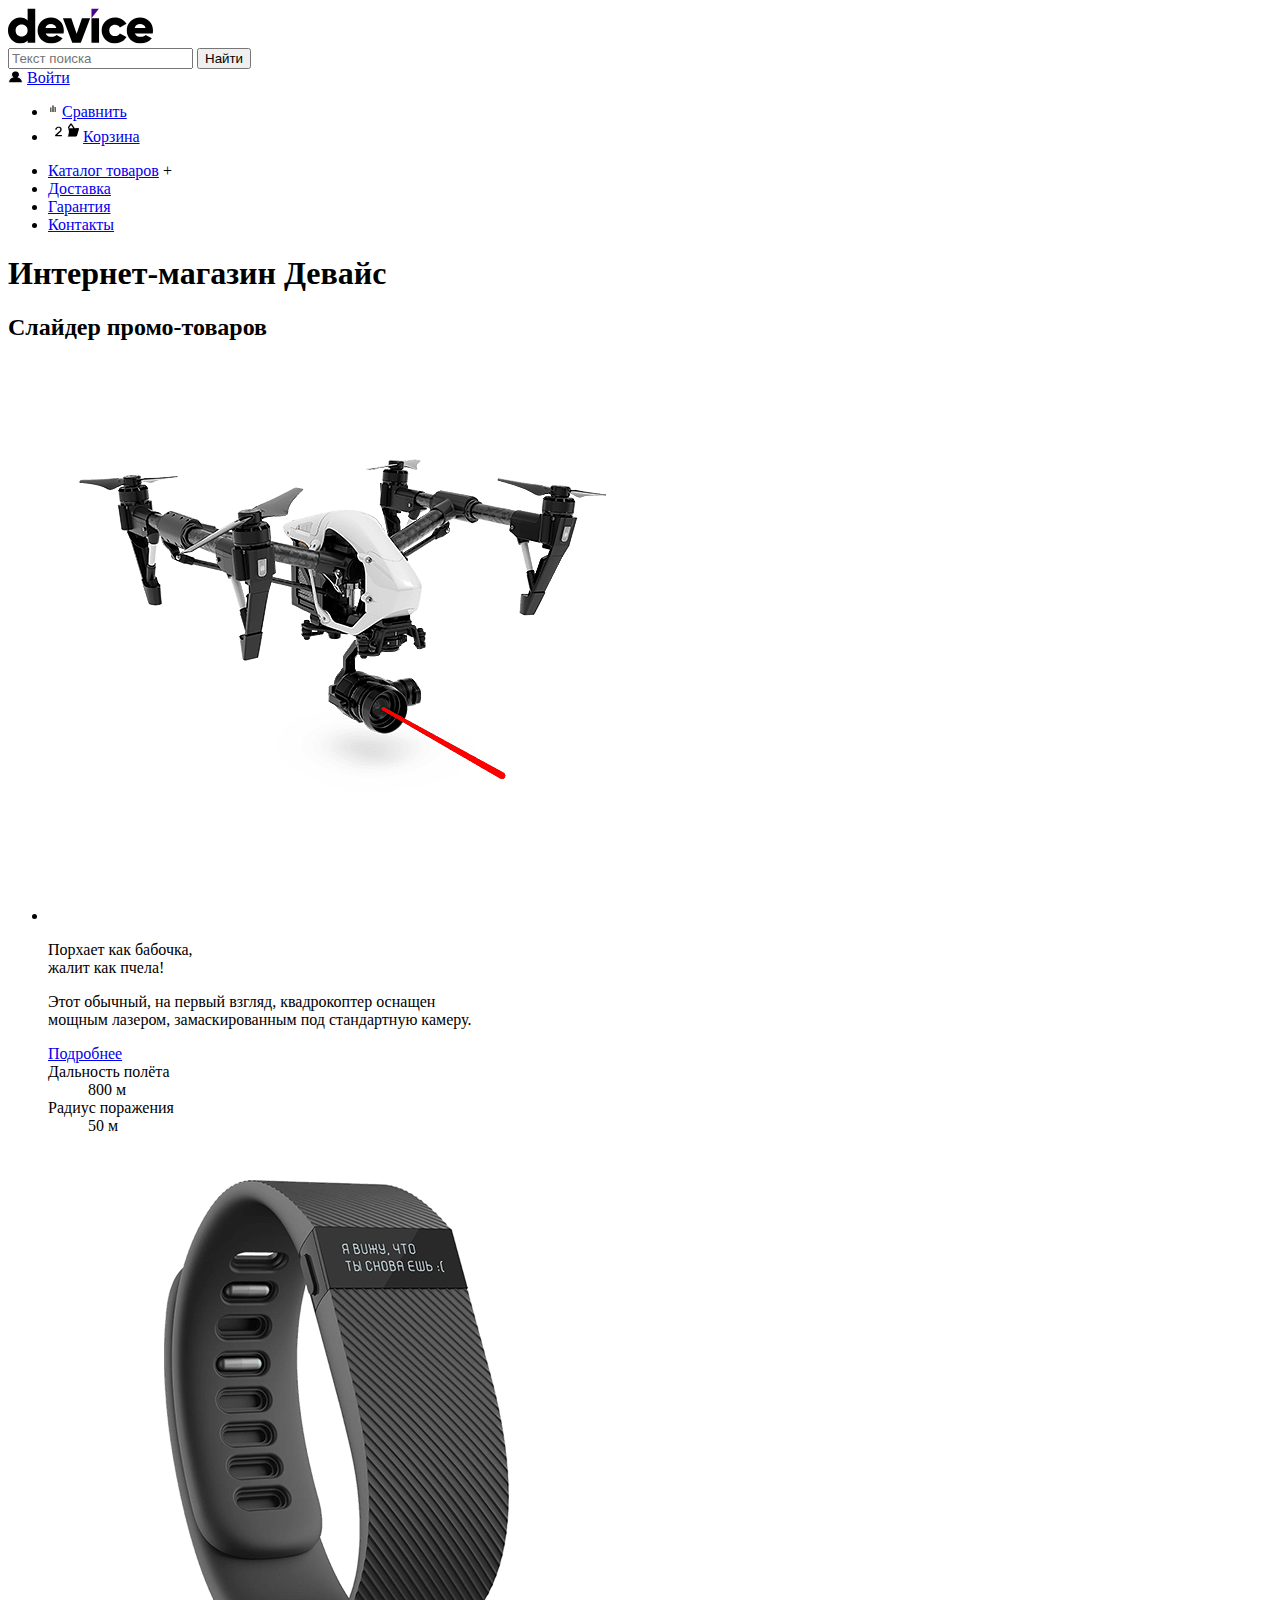
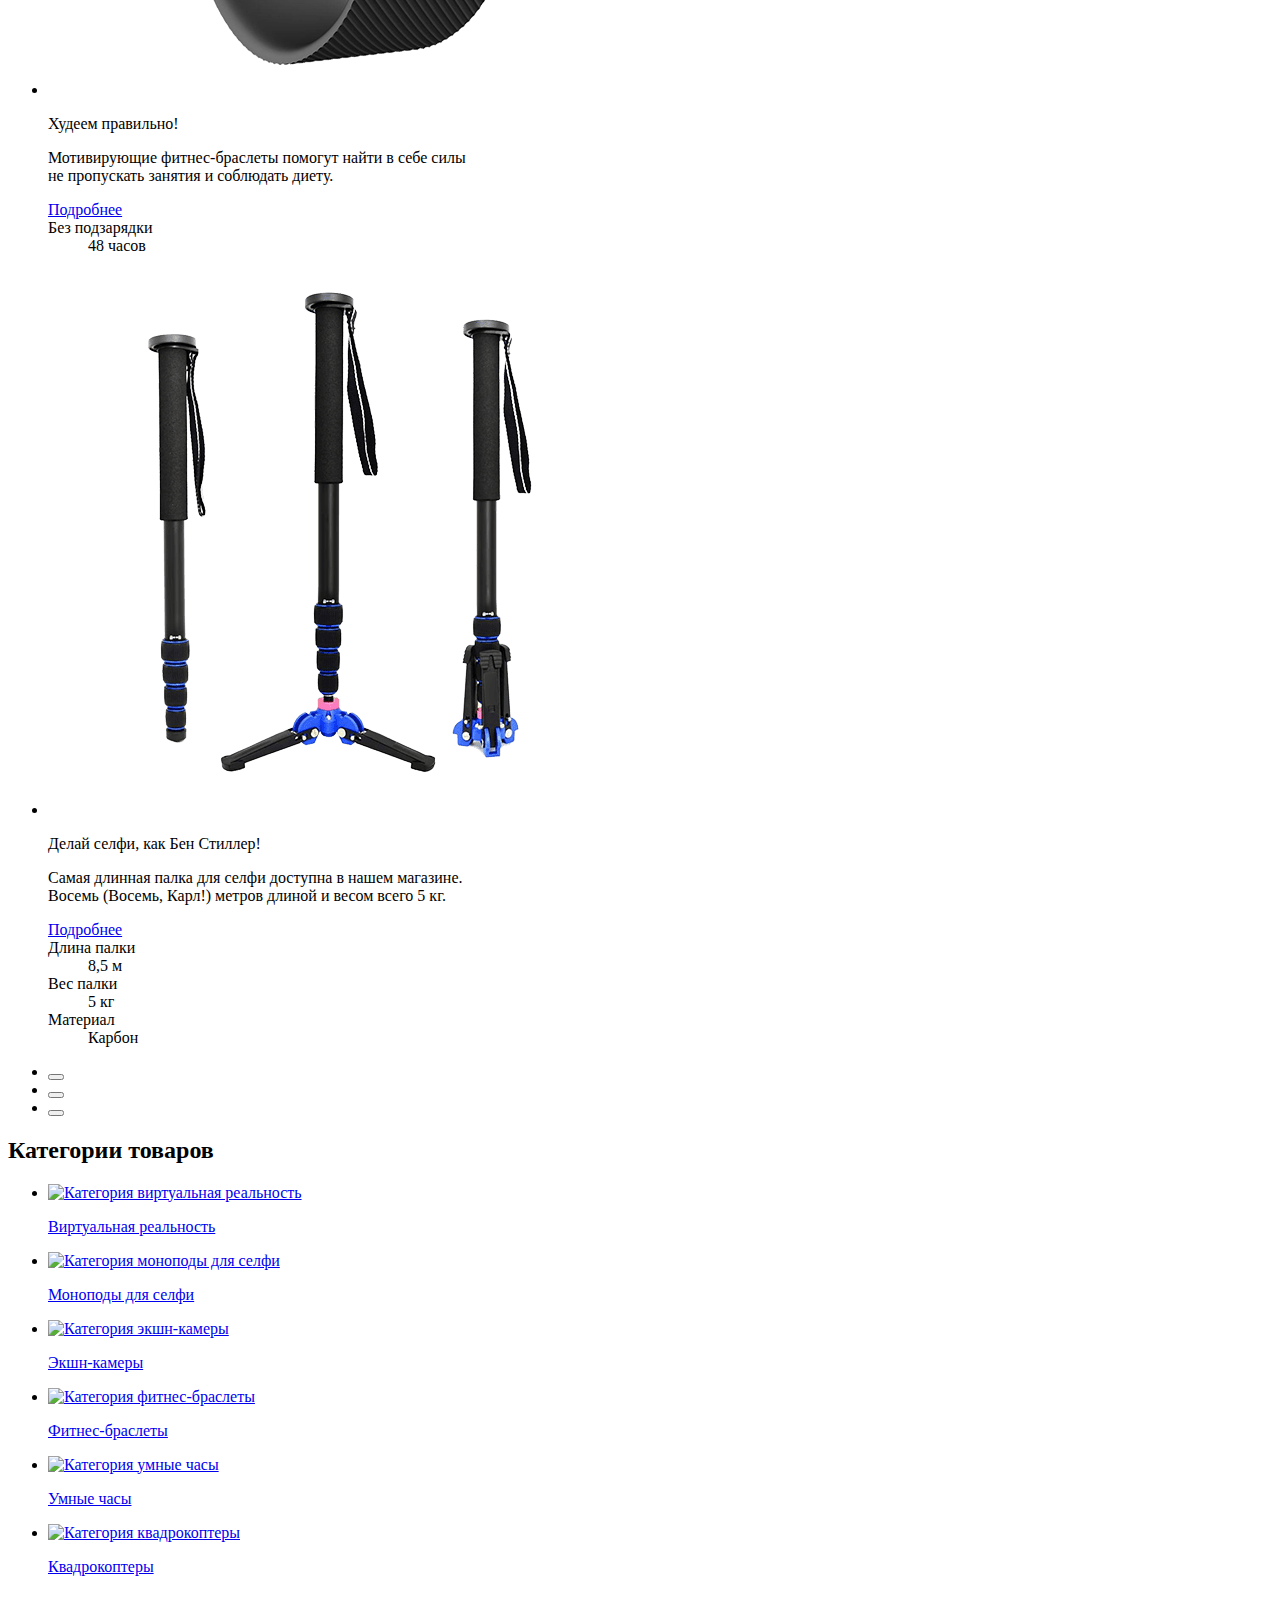
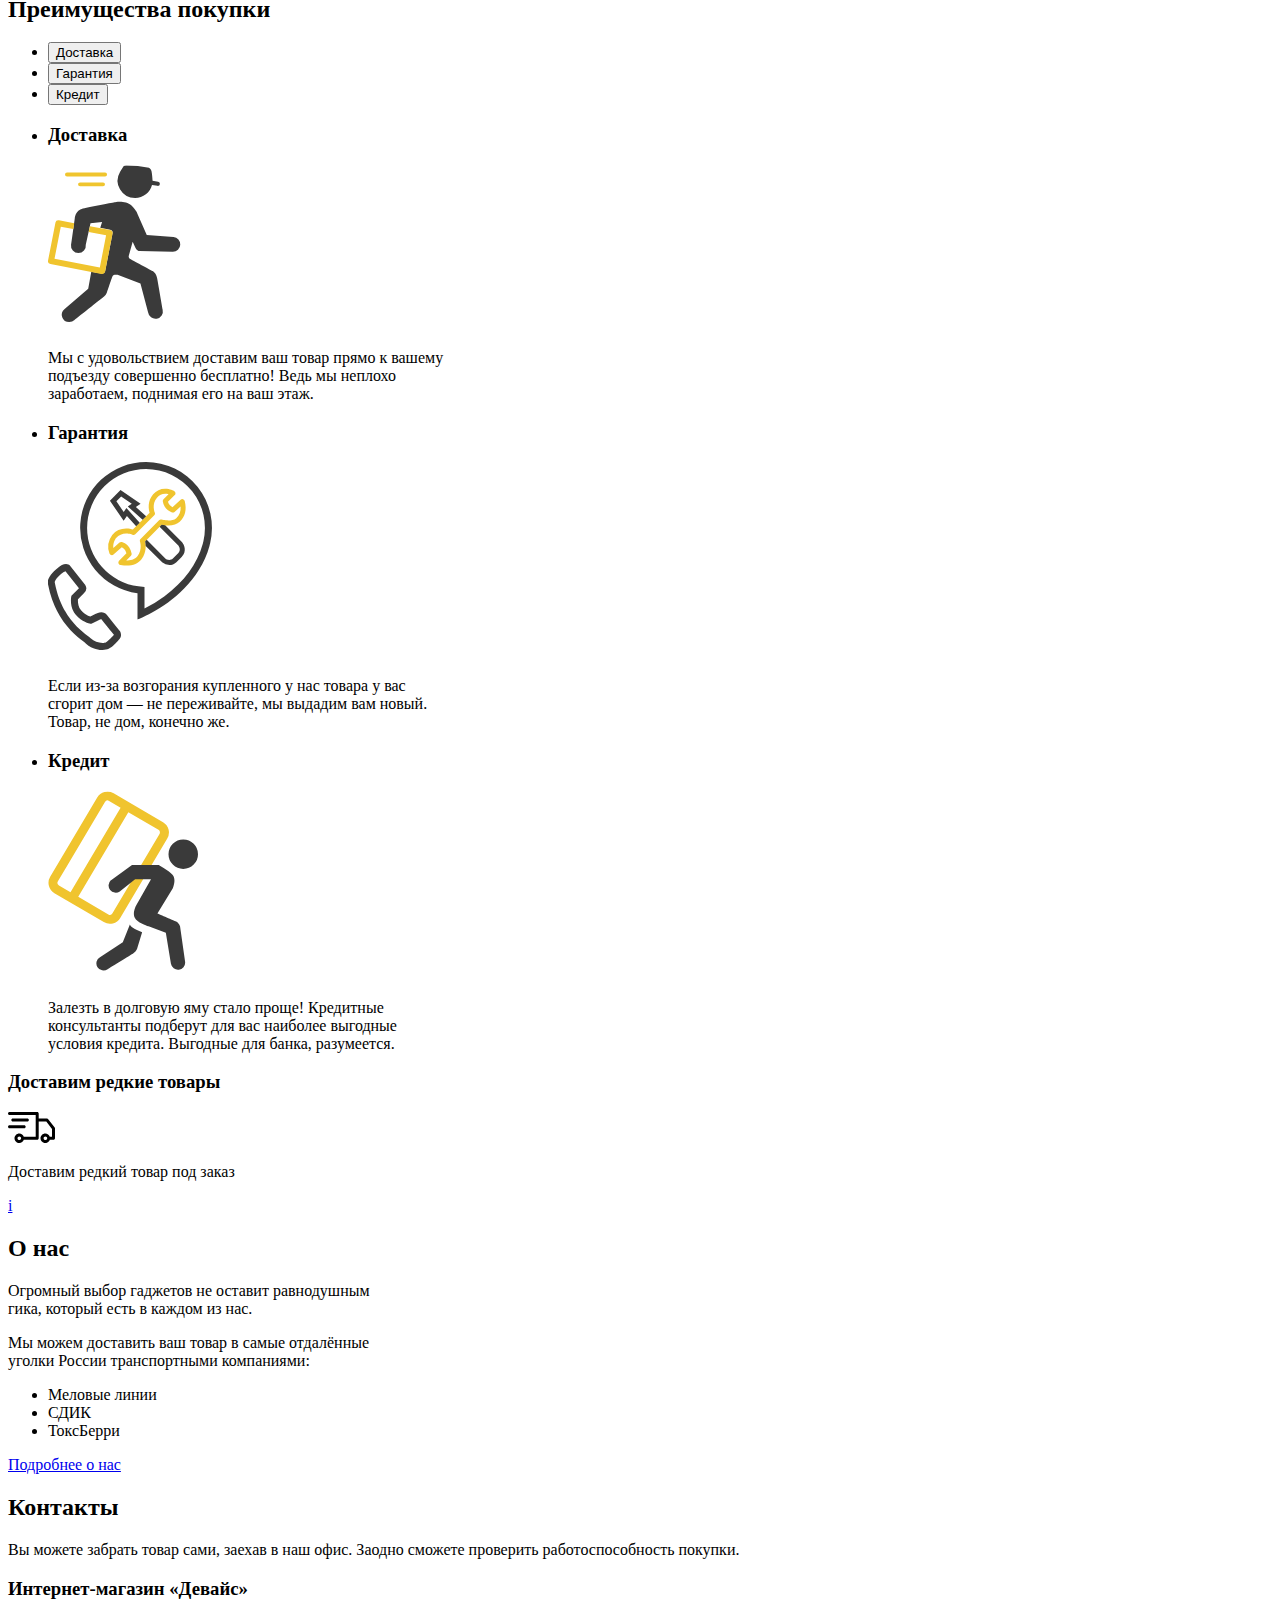
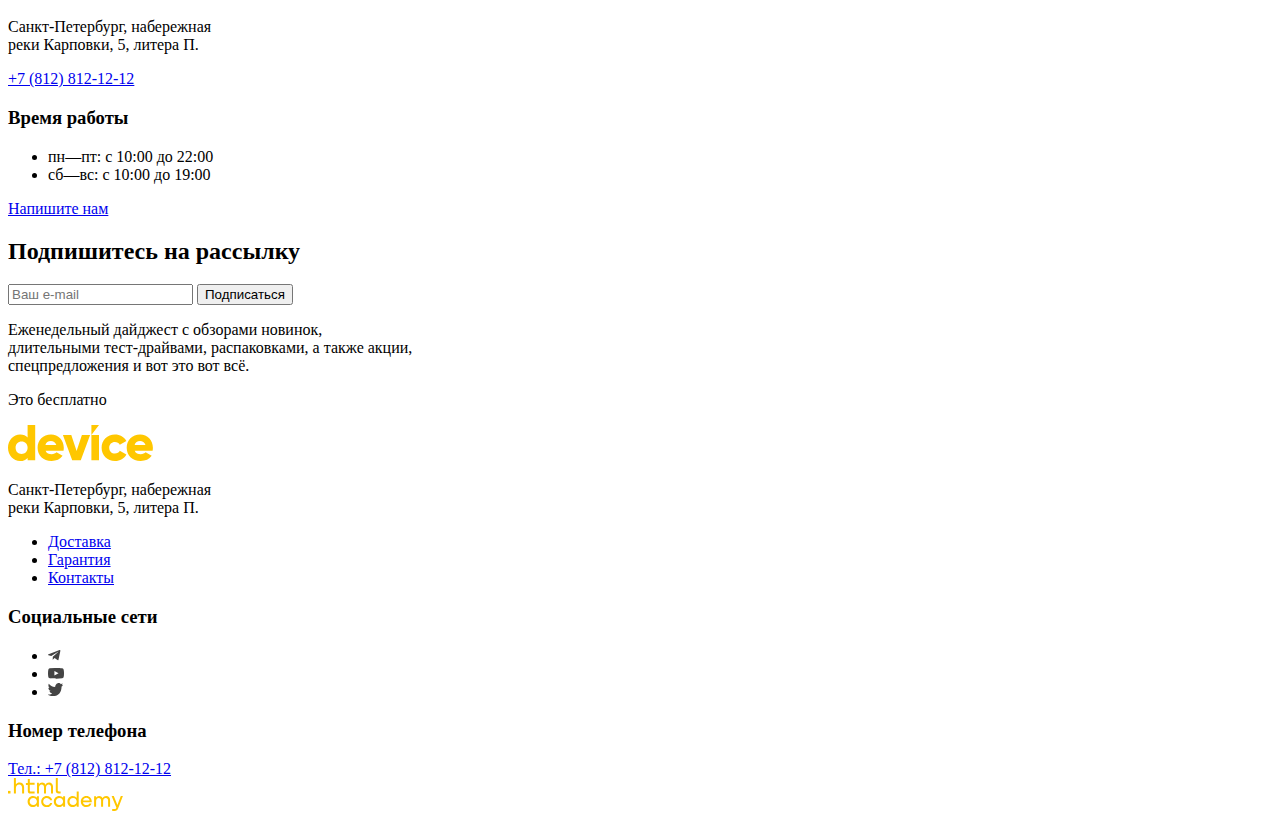
==== commit 97ec1eac: "Вносит правки" ====
--- a/index.html
+++ b/index.html
@@ -1,305 +1,286 @@
 <!DOCTYPE html>
 <html lang="ru">
-  <head>
-    <meta charset="utf-8">
-    <title>HTML Academy: Девайс</title>
-  </head>
-  <body>
-    <header class="page-header">
+   <head>
+      <meta charset="utf-8">
+      <title>HTML Academy: Девайс</title>
+   </head>
+   <body>
+      <header class="page-header">
+         <a class="page-header-link" href="#">
           <img class="header-logo" src="images/logo.svg" width="145" height="36" alt="Логотип сайта Девайс">
-          <nav class="navigation">
+         </a>
+         <div class="user-panel-form">
+            <form class="user-panel-search" action="#" method="get">
+               <input class="user-panel-search" type="search" name="search" placeholder="Текст поиска">
+               <button class="user-panel-search" type="submit">Найти</button>
+            </form>
+         </div>
+         <div class="user-panel-inter">
+            <img class="user-panel-image" src="images/icon-user.svg" width="15" height="12" alt="пользователь"> 
+            <a class="user-panel-link" href="#">Войти</a>
+         </div>
+         <ul class="user-panel-basket">
+            <li class="user-panel-item">
+               <img class="user-panel-image" src="images/icon-scale.svg" width="10" height="12" alt="шкала сравнения">
+               <a class="navigation-compare-link" href="compare.html">Сравнить</a>
+            </li>
+            <li class="navigation-basket">
+               <img class="user-panel-image" src="images/icon-group-cart.svg" width="31" height="21" alt="корзина">
+               <a class="user-panel-link" href="basket.html">Корзина</a>
+            </li>
+         </ul>
+         <nav class="navigation">
             <ul class="navigation-list">
-                <li class="navigation-item">
-                    <form class="navigation-user-search" action="#" method="get">
-                    <input class="navigation-user-search" type="search" name="search" placeholder="Текст поиска">
-                    <button class="navigation-user-search" type="submit">Найти</button>
-                    </form>
-                </li>
-                <li class="navigation-item">
-                  <img class="navigation-item-image" src="images/icon-user.svg" width="15" height="12" alt="силуэт человека">
-                  <a class="navigation-compare-link" href="№">Войти</a> <!--поменяла разметку, вместо формы - картинка+ссылка-->
-                </li>
-                <li class="navigation-item">
-                    <img class="navigation-item-image" src="images/icon-scale.svg" width="10" height="12" alt="шкала сравнения">
-                    <a class="navigation-compare-link" href="compare.html">Сравнить</a>
-                   
-                </li>
-              <li class="navigation-basket">
-                    <img class="navigation-item-image" src="images/icon-group-cart.svg" width="31" height="21" alt="корзина">
-                    <a class="navigation-basket-link" href="basket.html">Корзина</a>
-              </li>
-            </ul>
-            <ul class="navigation-list">
-                <li class="navigation-item">
+               <li class="navigation-item">
                   <a class="navigation-link" href="catalog.html">Каталог товаров</a>
-                  <a class="navigation-catalog-link" href="#">+</a>  
-                </li>
-                  <li class="navigation-item">
+                  <span>+</span>  
+               </li>
+               <li class="navigation-item">
                   <a class="navigation-link" href="delivery.html">Доставка</a>
-                </li>
-                  <li class="navigation-item">
+               </li>
+               <li class="navigation-item">
                   <a class="navigation-link" href="warranty.html">Гарантия</a>
-                </li>
-                  <li class="navigation-item">
+               </li>
+               <li class="navigation-item">
                   <a class="navigation-link" href="contacts.html">Контакты</a>
-                </li>
-            </ul>
-          </nav>
+               </li>
+            </ul>
+         </nav>
       </header>
- 
- 
       <main>
-        <h1 class="visually-hidden">Интернет-магазин Девайс</h1>
-       
-        <section class="promo-content-container">
-          <h2 class="visually-hidden">Слайдер промо-товаров</h2>
-              <ul class="promo-slider-list">
-                      <li class="promo-slider-item">
-                          <a class="promo-slider-link" href="#">
-                          <img class="promo-slider-image slider-image" src="images/sliders/slider-1.png" width="560" height="560" alt="Квадрокоптер">
-                          </a>    
-                        <div class="slider-item-info">
-                            <p class="promo-slider-title">Порхает как бабочка,<br> жалит как пчела!</p>
-                            <p class="promo-slider-text">Этот обычный, на первый взгляд, квадрокоптер оснащен<br> мощным лазером, замаскированным под
-                стандартную камеру.</p>
-                              <a class="promo-slider-link button" href="#">Подробнее</a>
-                                <dl>
-                                  <dt class="description-name">Дальность полёта</dt>
-                                  <dd class="description-value">800 м</dd>
-                                  <dt class="description-name">Радиус поражения</dt>
-                                  <dd class="description-value">50 м</dd>
-                                </dl>
-                          </div>    
-                        </li>
-                        <li class="promo-slider-item">
-                            <a class="promo-slider-link" href="#">
-                            <img class="promo-slider-image" src="images/sliders/slider-2.png" width="560" height="560"  alt="Фитнес браслет">
-                            </a>
-                          <div class="slider-item-info">
-                        <p class="promo-slider-title">Худеем правильно!</p>
-                        <p class="promo-slider-text">Мотивирующие фитнес-браслеты помогут найти в себе силы<br>не пропускать занятия и соблюдать диету.</p>
-                          <a class="promo-slider-link button" href="#">Подробнее</a>
-                            <dl>
-                              <dt class="description-name">Без подзарядки</dt>
-                              <dd class="description-value">48 часов</dd>
-                            </dl>
-                         </div>    
-                        </li>
-                        <li class="promo-slider-item">
-                              <a class="promo-slider-link" href="#">
-                              <img class="promo-slider-image" src="images/sliders/slider-3.png" width="560" height="560"  alt="Селфи-палки">
-                              </a>
-                         <div class="slider-item-info">
-                            <p class="promo-slider-title">Делай селфи, как Бен Стиллер!</p>
-                            <p class="promo-slider-text">Самая длинная палка для селфи доступна в нашем магазине.<br>Восемь (Восемь, Карл!) метров длиной и весом всего 5 кг.
-                            </p>
-                              <a class="promo-slider-link button" href="#">Подробнее</a>
-                              <dl>
-                                <dt class="description-name">Длина палки</dt>
-                                <dd class="description-value">8,5 м</dd>
-                                <dt class="description-name">Вес палки</dt>
-                                <dd class="description-value">5 кг</dd>
-                                <dt class="description-name">Материал</dt>
-                                <dd class="description-value">Карбон</dd>
-                              </dl>
-                         </div>
-                        </li>
-              </ul> <!--добавила еще 2 слайдера-->
-        </section>
- 
-        <div class="promo-slider-controls">
-          <ul class="promo-slider-controls-list">
-            <li><button class="promo-slider-controls-button" type="button" aria-label="Первый слайд"></button>
-            </li>
-            <li><button class="promo-slider-controls-button" type="button" aria-label="Второй слайд"></button>
-           </li>
-            <li><button class="promo-slider-controls-button" type="button" aria-label="Третий слайд"></button>
-            </li>
-          </ul>
-        </div>
-           
-       
-        <section class="category-image"> <!--В этом блоке поменяла разметку-->
+         <h1 class="visually-hidden">Интернет-магазин Девайс</h1>
+         <section class="promo-content-container">
+            <h2 class="visually-hidden">Слайдер промо-товаров</h2>
+            <ul class="promo-slider-list">
+               <li class="promo-slider-item">
+                  <div class="promo-slider">
+                     <img class="promo-slider-image slider-image" src="images/sliders/slider-1.png" width="560" height="560" alt="Квадрокоптер">   
+                     <p class="promo-slider-title">Порхает как бабочка,<br> жалит как пчела!</p>
+                     <p class="promo-slider-text">Этот обычный, на первый взгляд, квадрокоптер оснащен<br> мощным лазером, замаскированным под
+                        стандартную камеру.
+                     </p>
+                     <a class="promo-slider-link button" href="#">Подробнее</a>
+                     <dl>
+                        <dt class="description-name">Дальность полёта</dt>
+                        <dd class="description-value">800 м</dd>
+                        <dt class="description-name">Радиус поражения</dt>
+                        <dd class="description-value">50 м</dd>
+                     </dl>
+                  </div>
+               </li>
+               <li class="promo-slider-item">
+                  <div class="promo-slider">
+                     <img class="promo-slider-image" src="images/sliders/slider-2.png" width="560" height="560"  alt="Фитнес браслет">  
+                     <p class="promo-slider-title">Худеем правильно!</p>
+                     <p class="promo-slider-text">Мотивирующие фитнес-браслеты помогут найти в себе силы<br>не пропускать занятия и соблюдать диету.</p>
+                     <a class="promo-slider-link button" href="#">Подробнее</a>
+                     <dl>
+                        <dt class="description-name">Без подзарядки</dt>
+                        <dd class="description-value">48 часов</dd>
+                     </dl>
+                  </div>
+               </li>
+               <li class="promo-slider-item">
+                  <div class="promo-slider">
+                     <img class="promo-slider-image" src="images/sliders/slider-3.png" width="560" height="560"  alt="Селфи-палки">
+                     <p class="promo-slider-title">Делай селфи, как Бен Стиллер!</p>
+                     <p class="promo-slider-text">Самая длинная палка для селфи доступна в нашем магазине.<br>Восемь (Восемь, Карл!) метров длиной и весом всего 5 кг.
+                     </p>
+                     <a class="promo-slider-link button" href="#">Подробнее</a>
+                     <dl>
+                        <dt class="description-name">Длина палки</dt>
+                        <dd class="description-value">8,5 м</dd>
+                        <dt class="description-name">Вес палки</dt>
+                        <dd class="description-value">5 кг</dd>
+                        <dt class="description-name">Материал</dt>
+                        <dd class="description-value">Карбон</dd>
+                     </dl>
+                  </div>
+               </li>
+            </ul>
+            <!--добавила еще 2 слайдера-->
+            <div class="promo-slider-controls">
+               <ul class="promo-slider-controls-list">
+                  <li><button class="promo-slider-controls-button" type="button" aria-label="Первый слайд"></button>
+                  </li>
+                  <li><button class="promo-slider-controls-button" type="button" aria-label="Второй слайд"></button>
+                  </li>
+                  <li><button class="promo-slider-controls-button" type="button" aria-label="Третий слайд"></button>
+                  </li>
+               </ul>
+            </div>
+         </section>
+         <section class="category-image">
+            <!--В этом блоке поменяла разметку-->
             <h2 class="visually-hidden">Категории товаров</h2>
             <ul class="category-image-list">
-                <li class="category-image-item">
-                    <a class="category-link" href="#">
-                    <img class="category-item" src="images/categories/category-1.svg" width="97" height="55"  alt="Категория виртуальная реальность">
-                    <p>Виртуальная реальность</p>
-                    </a>
-                </li>
-                <li class="category-image-item">
-                    <a class="category-link" href="#">
-                    <img class="category-item" src="images/categories/category-2.svg" width="85.87" height="117" alt="Категория моноподы для селфи">
-                    <p>Моноподы для селфи</p>
-                    </a>
-                </li>
-                <li class="category-image-item">
-                    <a class="category-link" href="#">
-                    <img class="category-item" src="images/categories/category-3.svg" width="71.02" height="87" alt="Категория экшн-камеры">
-                    <p>Экшн-камеры</p>
-                    </a>
-              </li>
-              <li class="category-image-item">
-                  <a class="category-link" href="#">
-                  <img class="category-item" src="images/categories/category-4.svg" width="107.31" height="64.99"  alt="Категория фитнес-браслеты">
-                  <p>Фитнес-браслеты</p>
-                  </a>
-              </li>
-              <li class="category-image-item">
-                  <a class="category-link" href="#">
-                  <img class="category-item" src="images/categories/category-5.svg" width="56.01" height="97.98" alt="Категория умные часы">
-                  <p>Умные часы</p>
-                  </a>
-            </li>
-            <li class="category-image-item">
-                  <a class="category-link" href="#">
-                  <img class="category-item" src="images/categories/category-6.svg" width="132.03" height="69.01" alt="Категория квадрокоптеры">
-                  <p>Квадрокоптеры</p>
-                </a>
-              </li>
-          </ul>
-      </section>
-       
- 
-      <section class="benefits-container">
-          <h2 class="visually-hidden">Преимущества покупки</h2>
-          <div class="benefits-buttons">
-            <ul class="benefits-buttons-list">
-                <li><button class="benefits-buttons-item" type="button">Доставка</button>
-                </li>
-                <li><button class="benefits-buttons-item" type="button">Гарантия</button>
-                </li>
-                <li><button class="benefits-buttons-item" type="button">Кредит</button>
-                </li>
-            </ul>
+               <li class="category-image-item">
+                  <a class="category-link" href="#">
+                     <img class="category-item" src="images/categories/category-1.svg" width="97" height="55"  alt="Категория виртуальная реальность">
+                     <p>Виртуальная реальность</p>
+                  </a>
+               </li>
+               <li class="category-image-item">
+                  <a class="category-link" href="#">
+                     <img class="category-item" src="images/categories/category-2.svg" width="85.87" height="117" alt="Категория моноподы для селфи">
+                     <p>Моноподы для селфи</p>
+                  </a>
+               </li>
+               <li class="category-image-item">
+                  <a class="category-link" href="#">
+                     <img class="category-item" src="images/categories/category-3.svg" width="71.02" height="87" alt="Категория экшн-камеры">
+                     <p>Экшн-камеры</p>
+                  </a>
+               </li>
+               <li class="category-image-item">
+                  <a class="category-link" href="#">
+                     <img class="category-item" src="images/categories/category-4.svg" width="107.31" height="64.99"  alt="Категория фитнес-браслеты">
+                     <p>Фитнес-браслеты</p>
+                  </a>
+               </li>
+               <li class="category-image-item">
+                  <a class="category-link" href="#">
+                     <img class="category-item" src="images/categories/category-5.svg" width="56.01" height="97.98" alt="Категория умные часы">
+                     <p>Умные часы</p>
+                  </a>
+               </li>
+               <li class="category-image-item">
+                  <a class="category-link" href="#">
+                     <img class="category-item" src="images/categories/category-6.svg" width="132.03" height="69.01" alt="Категория квадрокоптеры">
+                     <p>Квадрокоптеры</p>
+                  </a>
+               </li>
+            </ul>
+         </section>
+         <section class="benefits-container">
+            <h2 class="visually-hidden">Преимущества покупки</h2>
+            <div class="benefits-buttons">
+               <ul class="benefits-buttons-list">
+                  <li><button class="benefits-buttons-item" type="button">Доставка</button>
+                  </li>
+                  <li><button class="benefits-buttons-item" type="button">Гарантия</button>
+                  </li>
+                  <li><button class="benefits-buttons-item" type="button">Кредит</button>
+                  </li>
+               </ul>
             </div>
             <div class="benefits-description">
-            <ul class="benefits-description-list">
+               <ul class="benefits-description-list">
                   <li class="benefits-description-item">
-                      <h3>Доставка</h3>
-                      <img class="benefits-slider" src="images/logo-delivery.svg" width="136" height="164" alt="курьер">
-                      <p class="benefits-description-text">Мы с удовольствием доставим ваш товар прямо к вашему <br> подъезду совершенно
+                     <h3>Доставка</h3>
+                     <img class="benefits-slider" src="images/logo-delivery.svg" width="136" height="164" alt="курьер">
+                     <p class="benefits-description-text">Мы с удовольствием доставим ваш товар прямо к вашему <br> подъезду совершенно
                         бесплатно! Ведь мы неплохо <br> заработаем, поднимая его на ваш этаж.</p>
                   </li>
                   <li class="benefits-description-item">
-                      <h3>Гарантия</h3>
-                      <img class="benefits-slider" src="images/logo-guaranty.svg" width="171" height="195" alt="инструменты для ремонта">
-                      <p class="benefits-description-text">Если из-за возгорания купленного у нас товара у вас<br>
-                    сгорит дом — не переживайте, мы выдадим вам новый.<br>
-                    Товар, не дом, конечно же.</p>
-                </li>
-                <li class="benefits-description-item">
-                    <h3>Кредит</h3>
-                    <img class="benefits-slider" src="images/logo-credit.svg" width="156" height="188" alt="кредитная карта">
-                    <p class="benefits-description-text">Залезть в долговую яму стало проще! Кредитные<br>консультанты подберут для вас наиболее выгодные<br>условия кредита. Выгодные для банка, разумеется.</p>
-                </li>
-              </ul>
-            </div>
-    </section>
- 
-    <section class="delivery">
-                <div class="container">
-                  <h3 class="visually-hidden">Доставим редкие товары</h3>
-                  <img class="delivery-card" src="images/icon-delivery-car.svg" width="47" height="31" alt="Автомобиль доставки">
-                  <p class="benefits-item-description">Доставим редкий товар под заказ</p>
-                  <div class="benefits-item-info">
-                     <a class="benefits-item-info-link" href="#">i</a> <!--разметила ссылкой-->
-                  </div>
-                </div>
-    </section>
- 
-           
-                <div class="info-container">
-                <h2 class="info-container-title">О нас</h2>
-                  <p>Огромный выбор гаджетов не оставит равнодушным<br>гика, который есть в каждом из нас.</p>
-                  <p>Мы можем доставить ваш товар в самые отдалённые<br>уголки России транспортными компаниями:</p>
-                  <ul class="info-brands-list">
-                    <li class="info-brands">Меловые линии</li>
-                    <li class="info-brands">СДИК</li>
-                    <li class="info-brands">ТоксБерри</li>
-                  </ul>
-                  <a class="contacts-info-link" href="*">Подробнее о нас</a> <!--Поменяла класс на такой же, как в элементе на 158 строке("напишите нам")-->
-                </div>
- 
-           
-    <section class="contacts-container">
-                    <h2 class="contacts-title">Контакты</h2>
-                    <p class="contacts-info">Вы можете забрать товар сами, заехав в наш офис.
-                      Заодно сможете проверить работоспособность покупки. </p>
-                     <h3>Интернет-магазин «Девайс»</h3>
-                     <a class="contacts-info" href="tel:78128121212">+7 (812) 812-12-12</a>
-                     <h3>Время работы</h3>
-                    <ul class="contacts-info"><!--Вместо <br> разметила списком. Также весь блок оформила в section вмeсто div(т.к. есть заголовок. И ещё классы немного поменяла)-->
-                      <li class="contacts-info">пн—пт: с 10:00 до 22:00</li>
-                      <li class="contacts-info">сб—вс: с 10:00 до 19:00</li>
-                    </ul>
-                     <a class="contacts-info-link" href="#">Напишите нам</a>
-        </section>
- 
- 
-        <section class="mailing-list">
-                <h2>Подпишитесь на рассылку</h2>
-                <form action="#" class="mailing-form">
-                    <label class="mailing-email-field" for="mailing-email" > <!--увидела ошибку и сделал id\for одинаковыми-->
-                      <input class="mailing-input" id="mailing-email" name="e-mail" type="email" placeholder="Ваш e-mail">
-                    </label>
-                  <button class="button button-submit" type="submit">Подписаться</button>
-                </form>
-                <p>Это бесплатно</p>
-                <p>Еженедельный дайджест с обзорами новинок,<br>длительными тест-драйвами, распаковками, а также акции,<br> спецпредложения и вот это вот всё.</p>
-        </section>                  
+                     <h3>Гарантия</h3>
+                     <img class="benefits-slider" src="images/logo-guaranty.svg" width="171" height="195" alt="инструменты для ремонта">
+                     <p class="benefits-description-text">Если из-за возгорания купленного у нас товара у вас<br>
+                        сгорит дом — не переживайте, мы выдадим вам новый.<br>
+                        Товар, не дом, конечно же.
+                     </p>
+                  </li>
+                  <li class="benefits-description-item">
+                     <h3>Кредит</h3>
+                     <img class="benefits-slider" src="images/logo-credit.svg" width="156" height="188" alt="кредитная карта">
+                     <p class="benefits-description-text">Залезть в долговую яму стало проще! Кредитные<br>консультанты подберут для вас наиболее выгодные<br>условия кредита. Выгодные для банка, разумеется.</p>
+                  </li>
+               </ul>
+            </div>
+         </section>
+         <section class="delivery">
+            <div class="container">
+               <h3 class="visually-hidden">Доставим редкие товары</h3>
+               <img class="delivery-card" src="images/icon-delivery-car.svg" width="47" height="31" alt="Автомобиль доставки">
+               <p class="benefits-item-description">Доставим редкий товар под заказ</p>
+               <div class="benefits-item-info">
+                  <a class="benefits-item-info-link" href="#">i</a> <!--разметила ссылкой-->
+               </div>
+            </div>
+         </section>
+         <div class="info-container">
+            <h2 class="info-container-title">О нас</h2>
+            <p>Огромный выбор гаджетов не оставит равнодушным<br>гика, который есть в каждом из нас.</p>
+            <p>Мы можем доставить ваш товар в самые отдалённые<br>уголки России транспортными компаниями:</p>
+            <ul class="info-brands-list">
+               <li class="info-brands">Меловые линии</li>
+               <li class="info-brands">СДИК</li>
+               <li class="info-brands">ТоксБерри</li>
+            </ul>
+            <a class="contacts-info-link" href="*">Подробнее о нас</a> <!--Поменяла класс на такой же, как в элементе на 158 строке("напишите нам")-->
+         </div>
+         <section class="contacts-container">
+            <h2 class="contacts-title">Контакты</h2>
+            <p class="contacts-info">Вы можете забрать товар сами, заехав в наш офис.
+               Заодно сможете проверить работоспособность покупки. 
+            </p>
+            <h3>Интернет-магазин «Девайс»</h3>
+            <p class="footer-contacts-text" >Санкт-Петербург, набережная<br>реки Карповки, 5, литера П.</p>
+            <a class="contacts-info" href="tel:78128121212">+7 (812) 812-12-12</a>
+            <h3>Время работы</h3>
+            <ul class="contacts-info">
+               <!--Вместо <br> разметила списком. Также весь блок оформила в section вмeсто div(т.к. есть заголовок. И ещё классы немного поменяла)-->
+               <li class="contacts-info">пн—пт: с 10:00 до 22:00</li>
+               <li class="contacts-info">сб—вс: с 10:00 до 19:00</li>
+            </ul>
+            <a class="contacts-info-link" href="#">Напишите нам</a>
+         </section>
+         <section class="mailing-list">
+            <h2>Подпишитесь на рассылку</h2>
+            <form action="#" class="mailing-form">
+               <label class="mailing-email-field" for="mailing-email" >
+                  <!--увидела ошибку и сделал id\for одинаковыми-->
+                  <input class="mailing-input" id="mailing-email" name="e-mail" type="email" placeholder="Ваш e-mail">
+               </label>
+               <button class="button button-submit" type="submit">Подписаться</button>
+            </form>
+            <p>Еженедельный дайджест с обзорами новинок,<br>длительными тест-драйвами, распаковками, а также акции,<br> спецпредложения и вот это вот всё.</p>
+            <p>Это бесплатно</p>
+         </section>
       </main>
- 
- 
-     <footer class="page-footer">
-          <div class="footer-logo-adress">
+      <footer class="page-footer">
+         <div class="footer-logo-adress">
             <img class="footer-logo" src="images/logo-footer.svg"  alt="Логотип сайта Девайс">
-            <p class="footer-contacts-text" >Санкт-Петербург, набережная<br>реки Карповки, 5, литера П.</p><!--Добавила такой же калсс как у телефона в футере-->
-          </div>
- 
-          <div class="footer-menu">
+            <p class="footer-contacts-text" >Санкт-Петербург, набережная<br>реки Карповки, 5, литера П.</p>
+         </div>
+         <div class="footer-menu">
             <ul class="footer-menu-list">
-                  <li class="footer-menu-item">
-                  <a class="footer-menu-link" href="delivery.html">Доставка</a></li>
-                  <li class="footer-menu-item">
-                  <a class="footer-menu-link" href="warranty.html">Гарантия</a></li>
-                  <li class="footer-menu-item">
-                  <a class="footer-menu-link" href="contacts.html">Контакты</a></li>
-            </ul>
-          </div>
-          <section class="footer-social">
+               <li class="footer-menu-item">
+                  <a class="footer-menu-link" href="delivery.html">Доставка</a>
+               </li>
+               <li class="footer-menu-item">
+                  <a class="footer-menu-link" href="warranty.html">Гарантия</a>
+               </li>
+               <li class="footer-menu-item">
+                  <a class="footer-menu-link" href="contacts.html">Контакты</a>
+               </li>
+            </ul>
+         </div>
+         <section class="footer-social">
             <h3 class="visually-hidden">Социальные сети</h3>
-             <ul class="footer-social-list">
-                <li class="footer-social-item">
-                    <a class="social-button" href="https://t.me/htmlacademy">
-                      <img class="social-button-telegram" src="images/icon-telegram.svg" width="13.34" height="11.19" alt="Телеграм">
-                    </a>        
-                </li>
-                <li class="footer-social-item">
-                    <a class="social-button" href="https://www.youtube.com/user/htmlacademyru">
-                      <img class="social-button-youtube" src="images/icon-youtube.svg" width="16" height="11" alt="Ютюб">
-                    </a>        
-                </li>
-                <li class="footer-social-item">
-                    <a class="social-button" href="https://twitter.com/htmlacademy_ru">
-                      <img class="social-button-telegram" src="images/icon-twitter.svg" width="15" height="14.06" alt="Твиттер">
-                    </a>        
-                </li>
-             </ul>
-           </section>
- 
-        <div class="footer-phone">
-          <h3 class="visually-hidden">Номер телефона</h3>
+            <ul class="footer-social-list">
+               <li class="footer-social-item">
+                  <a class="social-button" href="https://t.me/htmlacademy">
+                  <img class="social-button-telegram" src="images/icon-telegram.svg" width="13.34" height="11.19" alt="Телеграм"></a>        
+               </li>
+               <li class="footer-social-item">
+                  <a class="social-button" href="https://www.youtube.com/user/htmlacademyru">
+                  <img class="social-button-youtube" src="images/icon-youtube.svg" width="16" height="11" alt="Ютюб"></a>        
+               </li>
+               <li class="footer-social-item">
+                  <a class="social-button" href="https://twitter.com/htmlacademy_ru">
+                  <img class="social-button-telegram" src="images/icon-twitter.svg" width="15" height="14.06" alt="Твиттер"></a>        
+               </li>
+            </ul>
+         </section>
+         <div class="footer-phone">
+            <h3 class="visually-hidden">Номер телефона</h3>
             <a class="footer-contacts-text" href="tel:88128121212">Тел.: +7 (812) 812-12-12</a> <!--Убрала тэг adress, хотя на лайве нам сказали, что в него можно вносить любые контакты, не только адрес. Но согласна, он тут выглядит совсем лишним. И href поменяла.-->
-        </div>
- 
-          <div class="footer-htmlacademy">
+         </div>
+         <div class="footer-htmlacademy">
             <a class="footer-htmlacademy-link" href="https://htmlacademy.ru/">
-              <img class="footer-htmlacademy-logo" src="images/logo-htmlacademy.svg " width="115" height="33" alt="Разработчик сайта HTML-академия">
-              </a>
-        </div>
-    </footer>
-  </body>
- 
+            <img class="footer-htmlacademy-logo" src="images/logo-htmlacademy.svg " width="115" height="33" alt="Разработчик сайта HTML-академия"></a>
+         </div>
+      </footer>
+   </body>
 </html>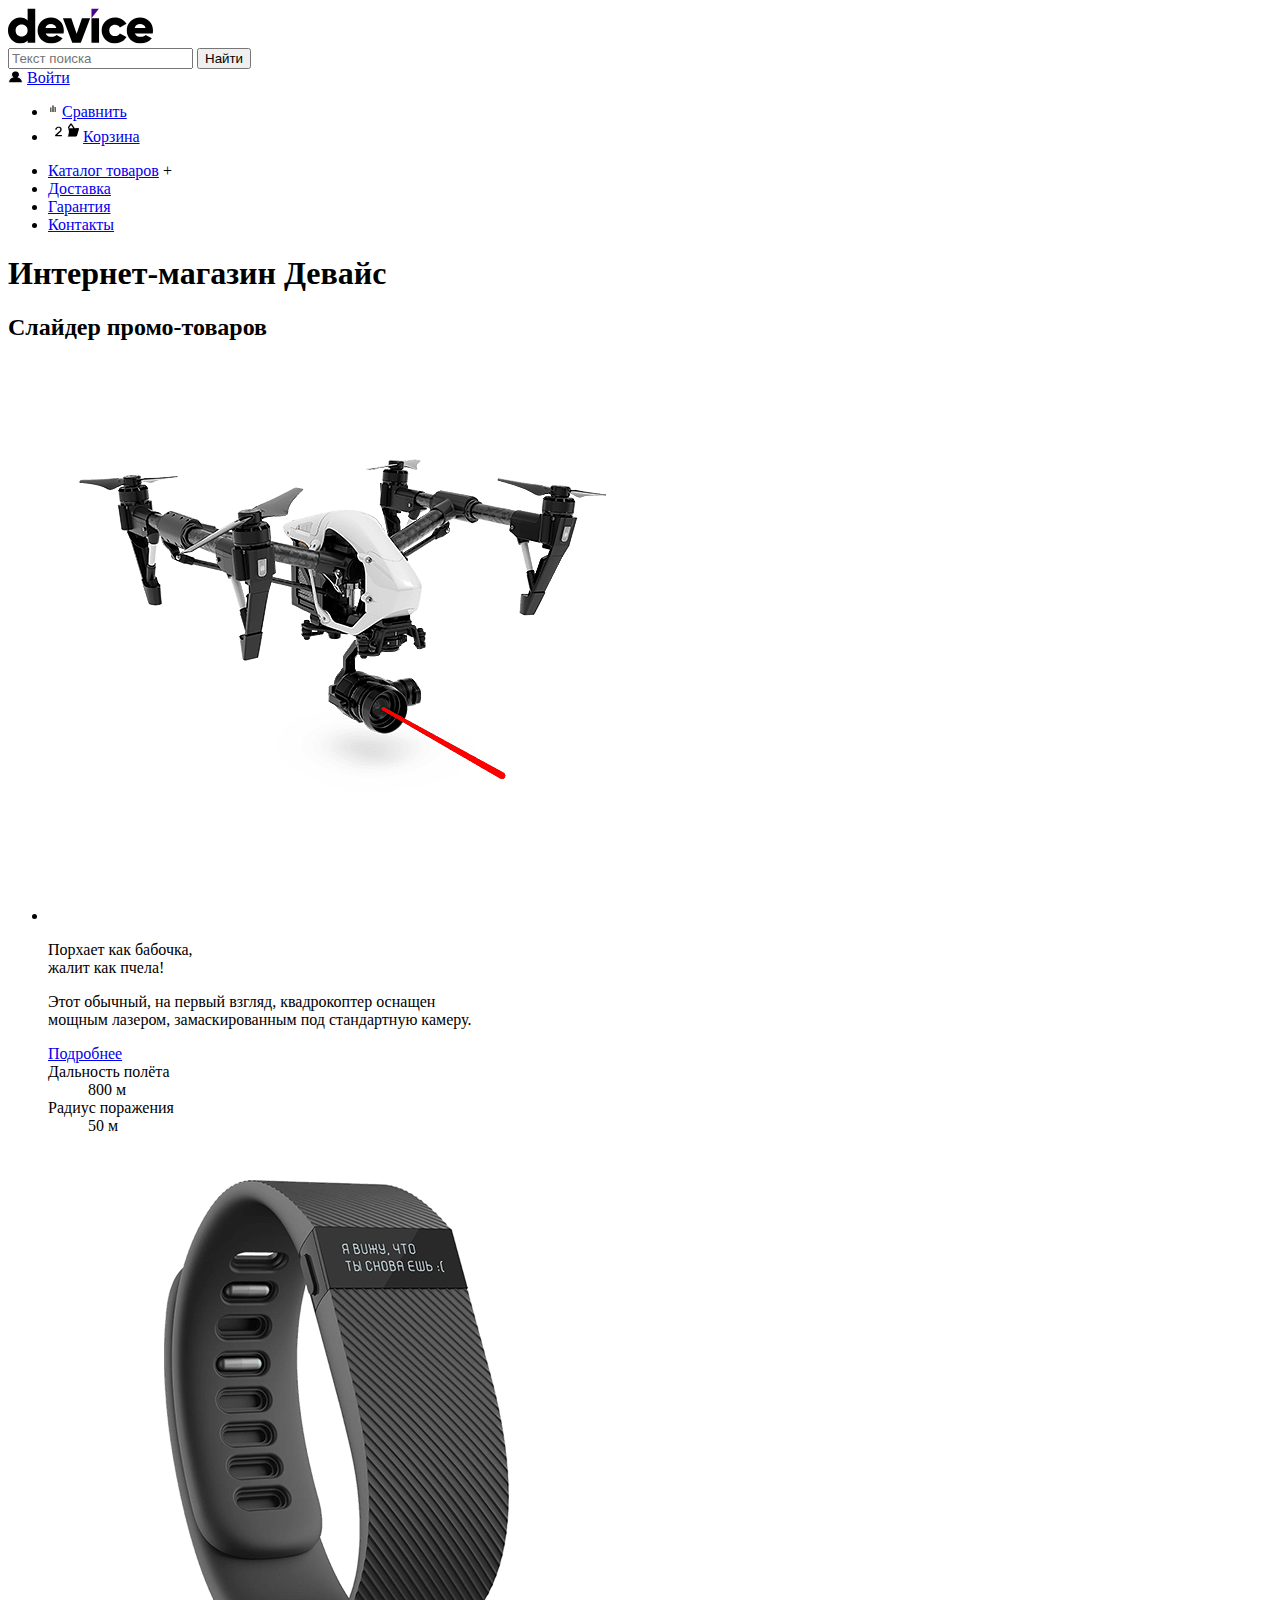
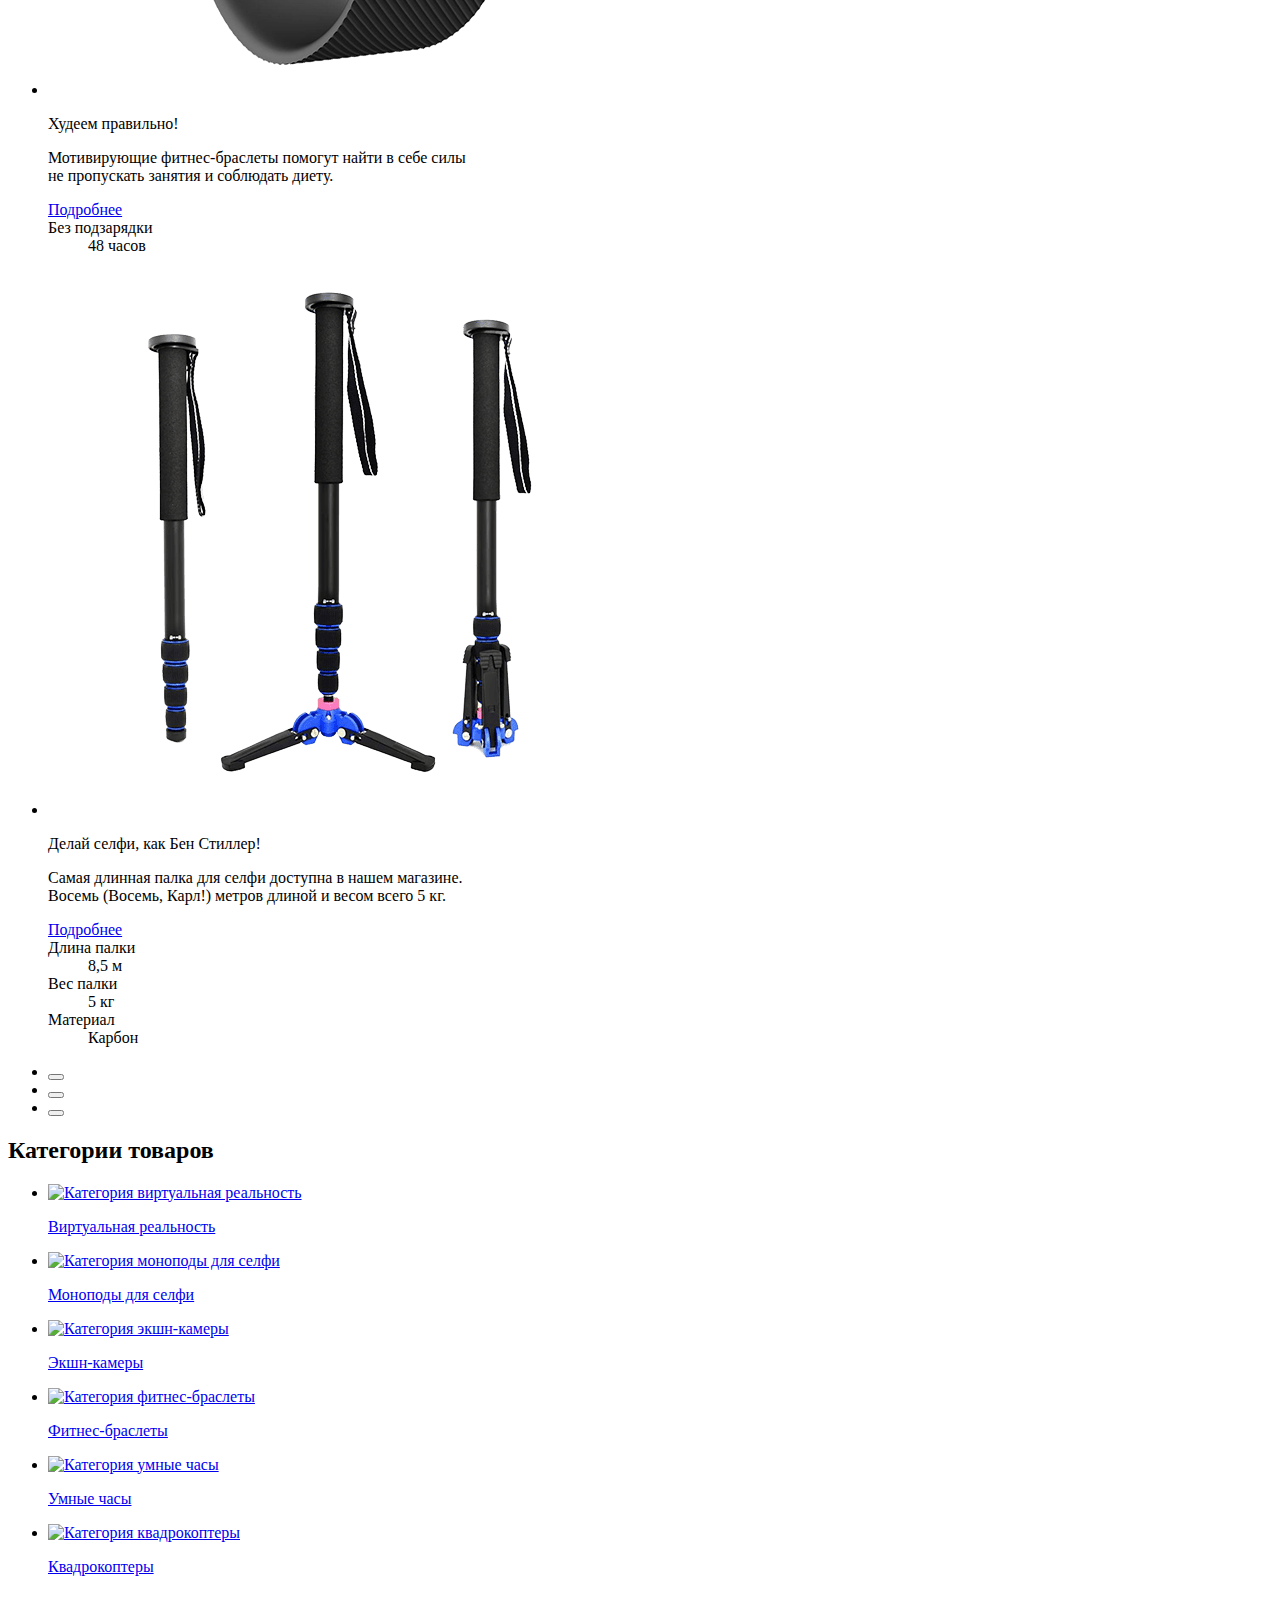
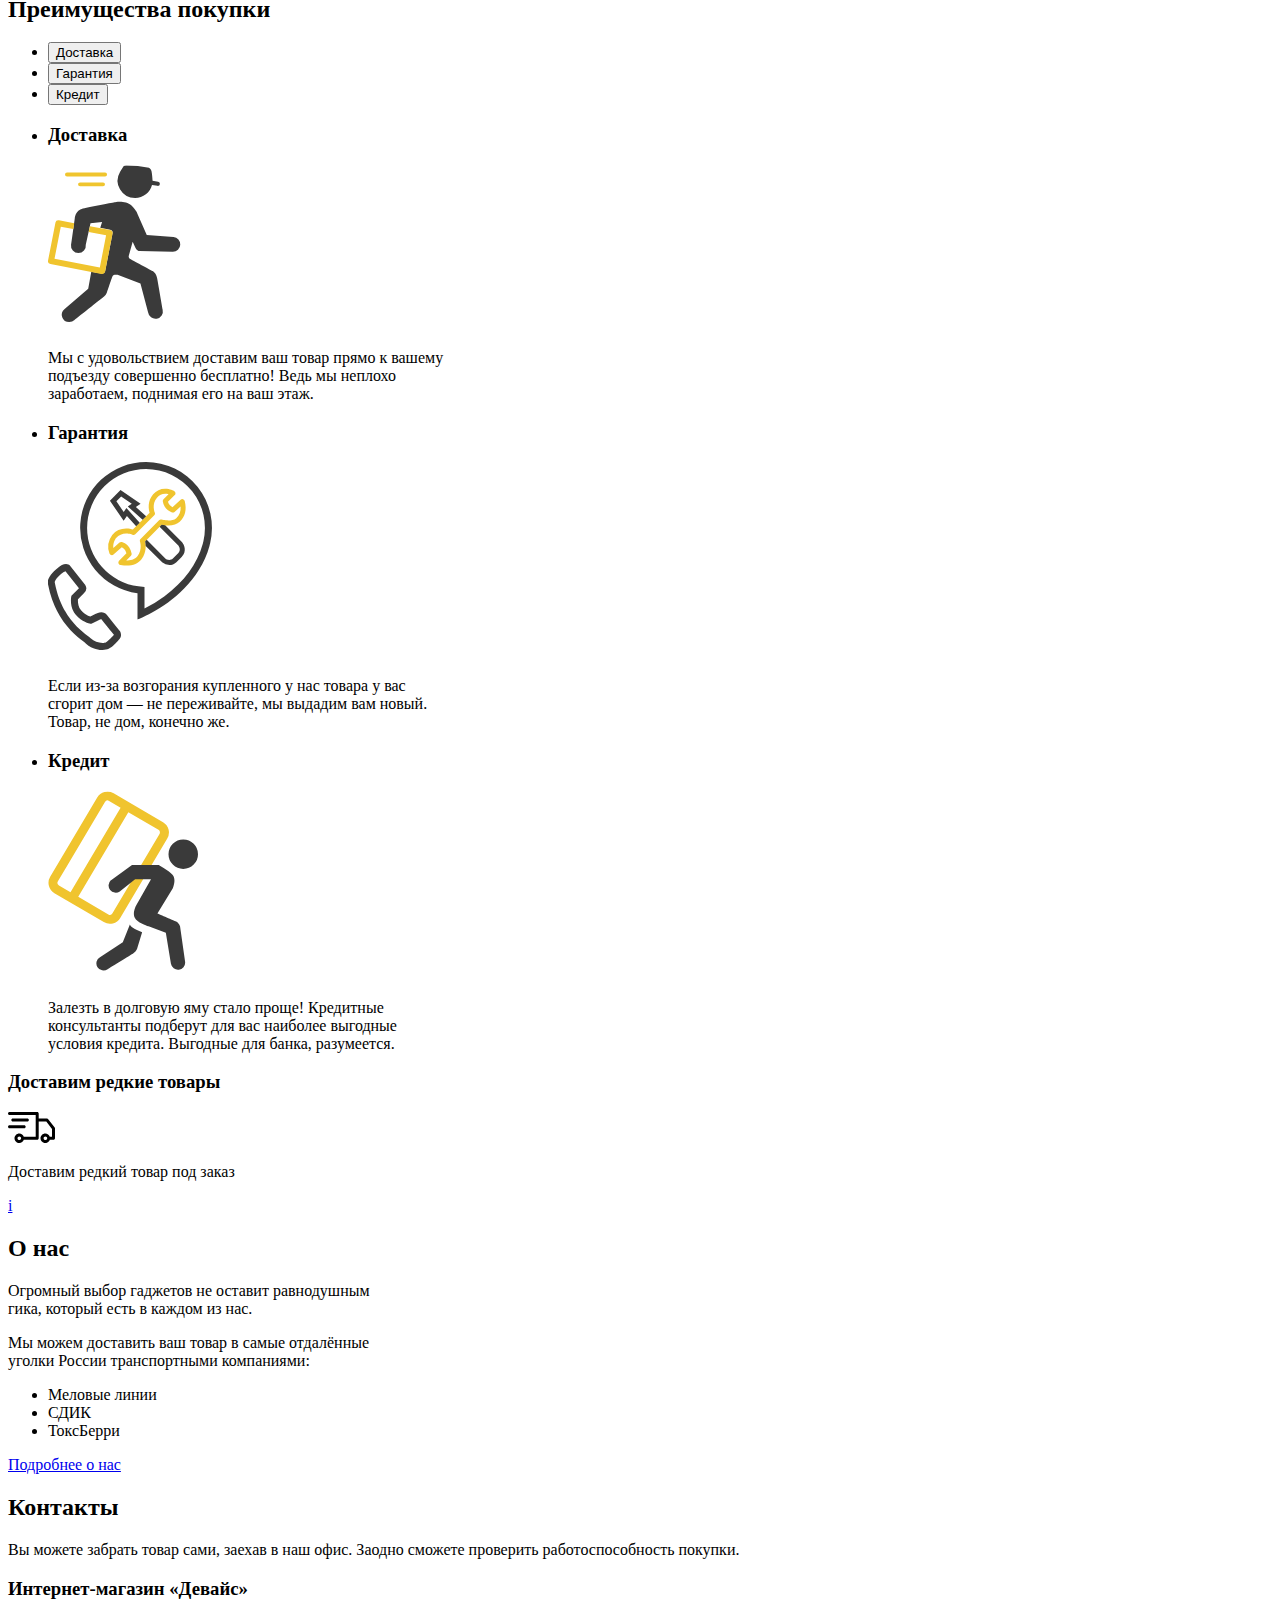
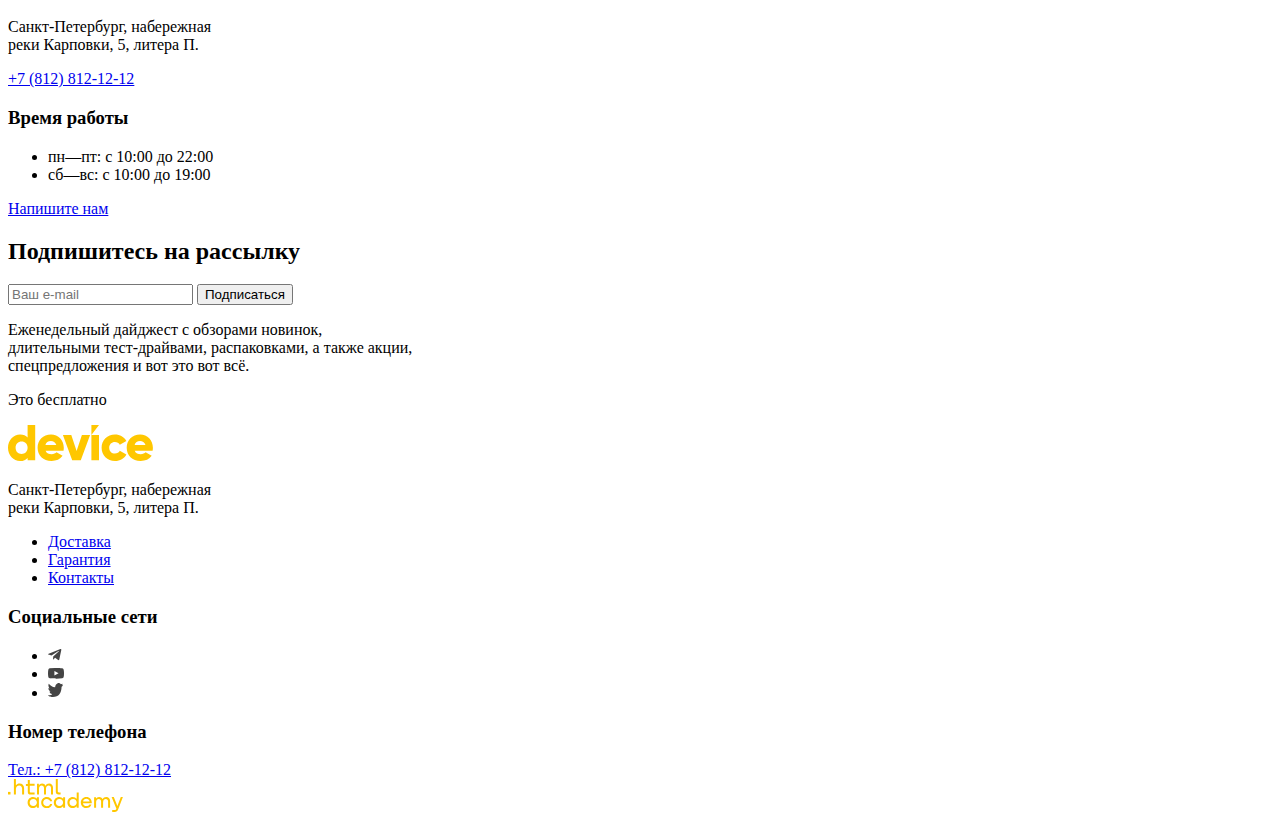
==== commit cb5f2d36: "Добавляет графику для всех страниц" ====
--- a/index.html
+++ b/index.html
@@ -122,31 +122,31 @@
                </li>
                <li class="category-image-item">
                   <a class="category-link" href="#">
-                     <img class="category-item" src="images/categories/category-2.svg" width="85.87" height="117" alt="Категория моноподы для селфи">
+                     <img class="category-item" src="images/categories/category-2.svg" width="87" height="117" alt="Категория моноподы для селфи">
                      <p>Моноподы для селфи</p>
                   </a>
                </li>
                <li class="category-image-item">
                   <a class="category-link" href="#">
-                     <img class="category-item" src="images/categories/category-3.svg" width="71.02" height="87" alt="Категория экшн-камеры">
+                     <img class="category-item" src="images/categories/category-3.svg" width="72" height="87" alt="Категория экшн-камеры">
                      <p>Экшн-камеры</p>
                   </a>
                </li>
                <li class="category-image-item">
                   <a class="category-link" href="#">
-                     <img class="category-item" src="images/categories/category-4.svg" width="107.31" height="64.99"  alt="Категория фитнес-браслеты">
+                     <img class="category-item" src="images/categories/category-4.svg" width="108" height="66"  alt="Категория фитнес-браслеты">
                      <p>Фитнес-браслеты</p>
                   </a>
                </li>
                <li class="category-image-item">
                   <a class="category-link" href="#">
-                     <img class="category-item" src="images/categories/category-5.svg" width="56.01" height="97.98" alt="Категория умные часы">
+                     <img class="category-item" src="images/categories/category-5.svg" width="57" height="98" alt="Категория умные часы">
                      <p>Умные часы</p>
                   </a>
                </li>
                <li class="category-image-item">
                   <a class="category-link" href="#">
-                     <img class="category-item" src="images/categories/category-6.svg" width="132.03" height="69.01" alt="Категория квадрокоптеры">
+                     <img class="category-item" src="images/categories/category-6.svg" width="133" height="70" alt="Категория квадрокоптеры">
                      <p>Квадрокоптеры</p>
                   </a>
                </li>
@@ -261,7 +261,7 @@
             <ul class="footer-social-list">
                <li class="footer-social-item">
                   <a class="social-button" href="https://t.me/htmlacademy">
-                  <img class="social-button-telegram" src="images/icon-telegram.svg" width="13.34" height="11.19" alt="Телеграм"></a>        
+                  <img class="social-button-telegram" src="images/icon-telegram.svg" width="14" height="12" alt="Телеграм"></a>        
                </li>
                <li class="footer-social-item">
                   <a class="social-button" href="https://www.youtube.com/user/htmlacademyru">
@@ -269,7 +269,7 @@
                </li>
                <li class="footer-social-item">
                   <a class="social-button" href="https://twitter.com/htmlacademy_ru">
-                  <img class="social-button-telegram" src="images/icon-twitter.svg" width="15" height="14.06" alt="Твиттер"></a>        
+                  <img class="social-button-telegram" src="images/icon-twitter.svg" width="15" height="15" alt="Твиттер"></a>        
                </li>
             </ul>
          </section>
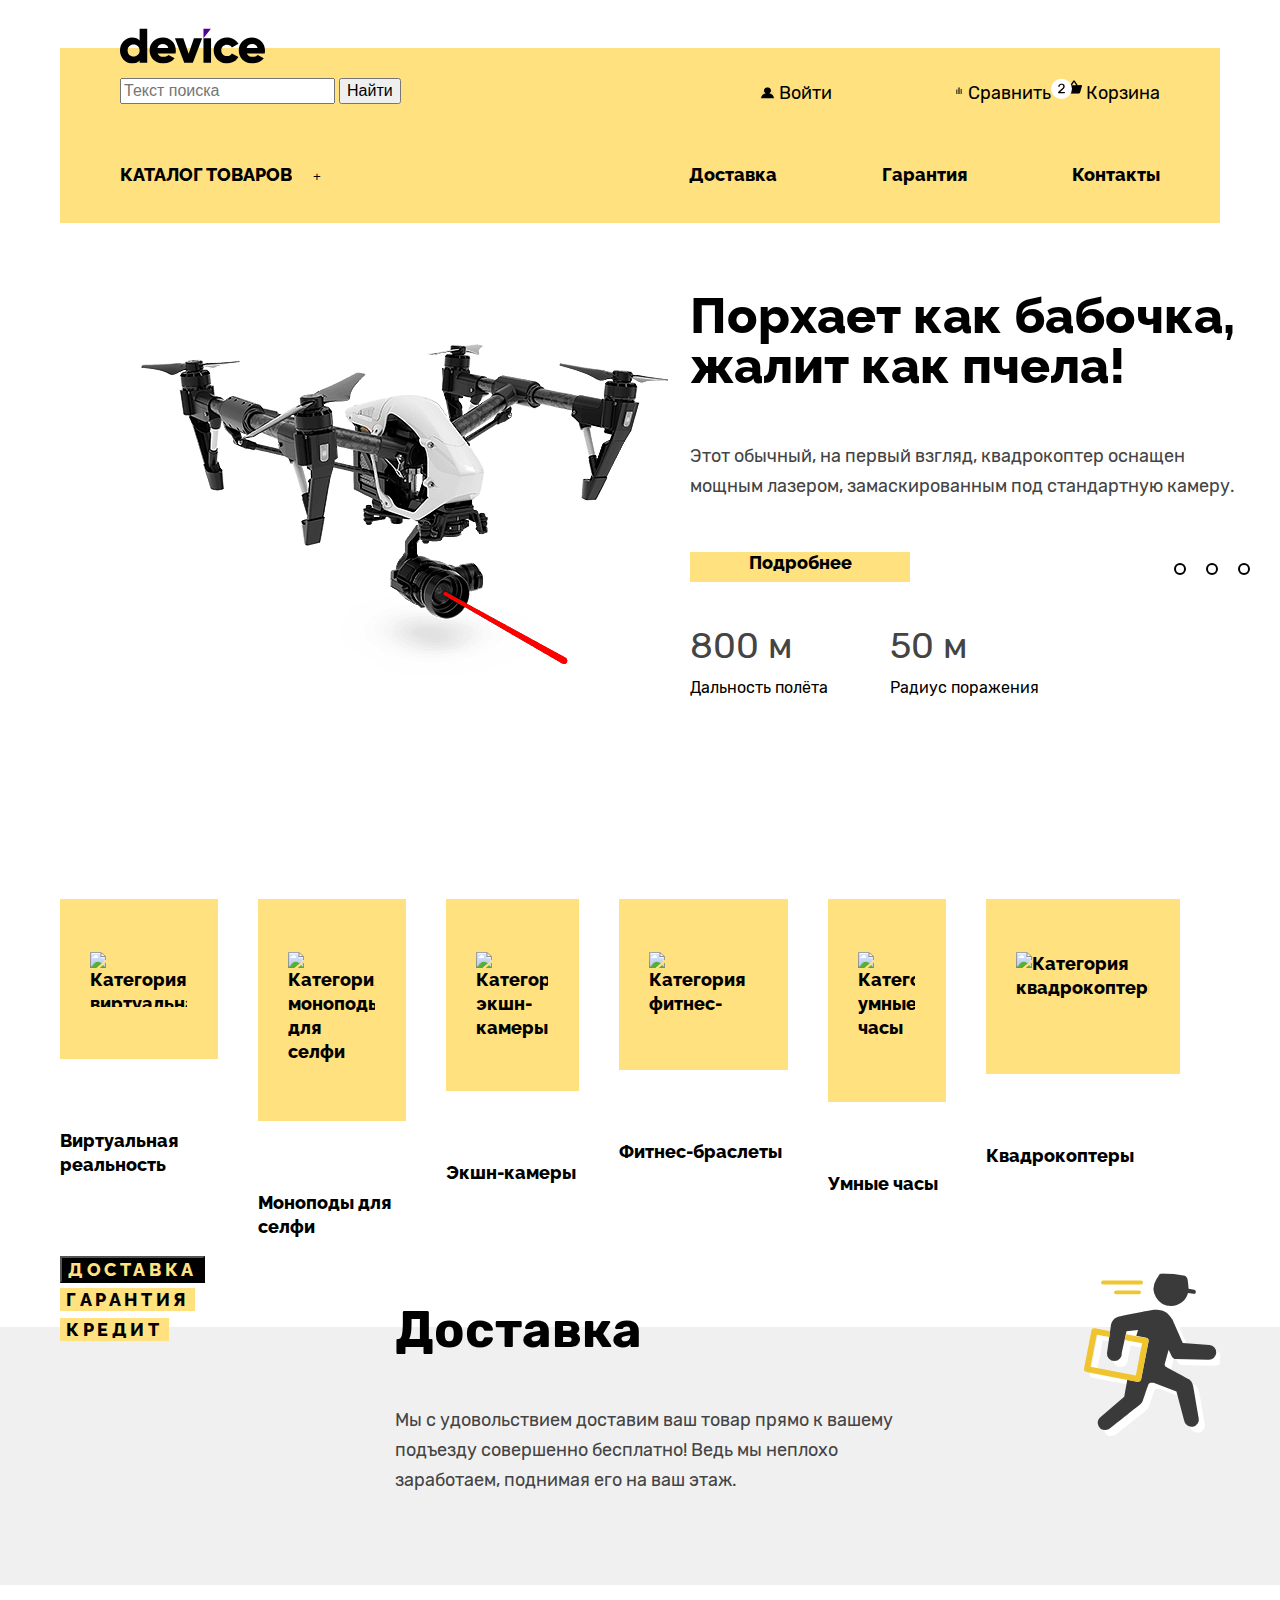
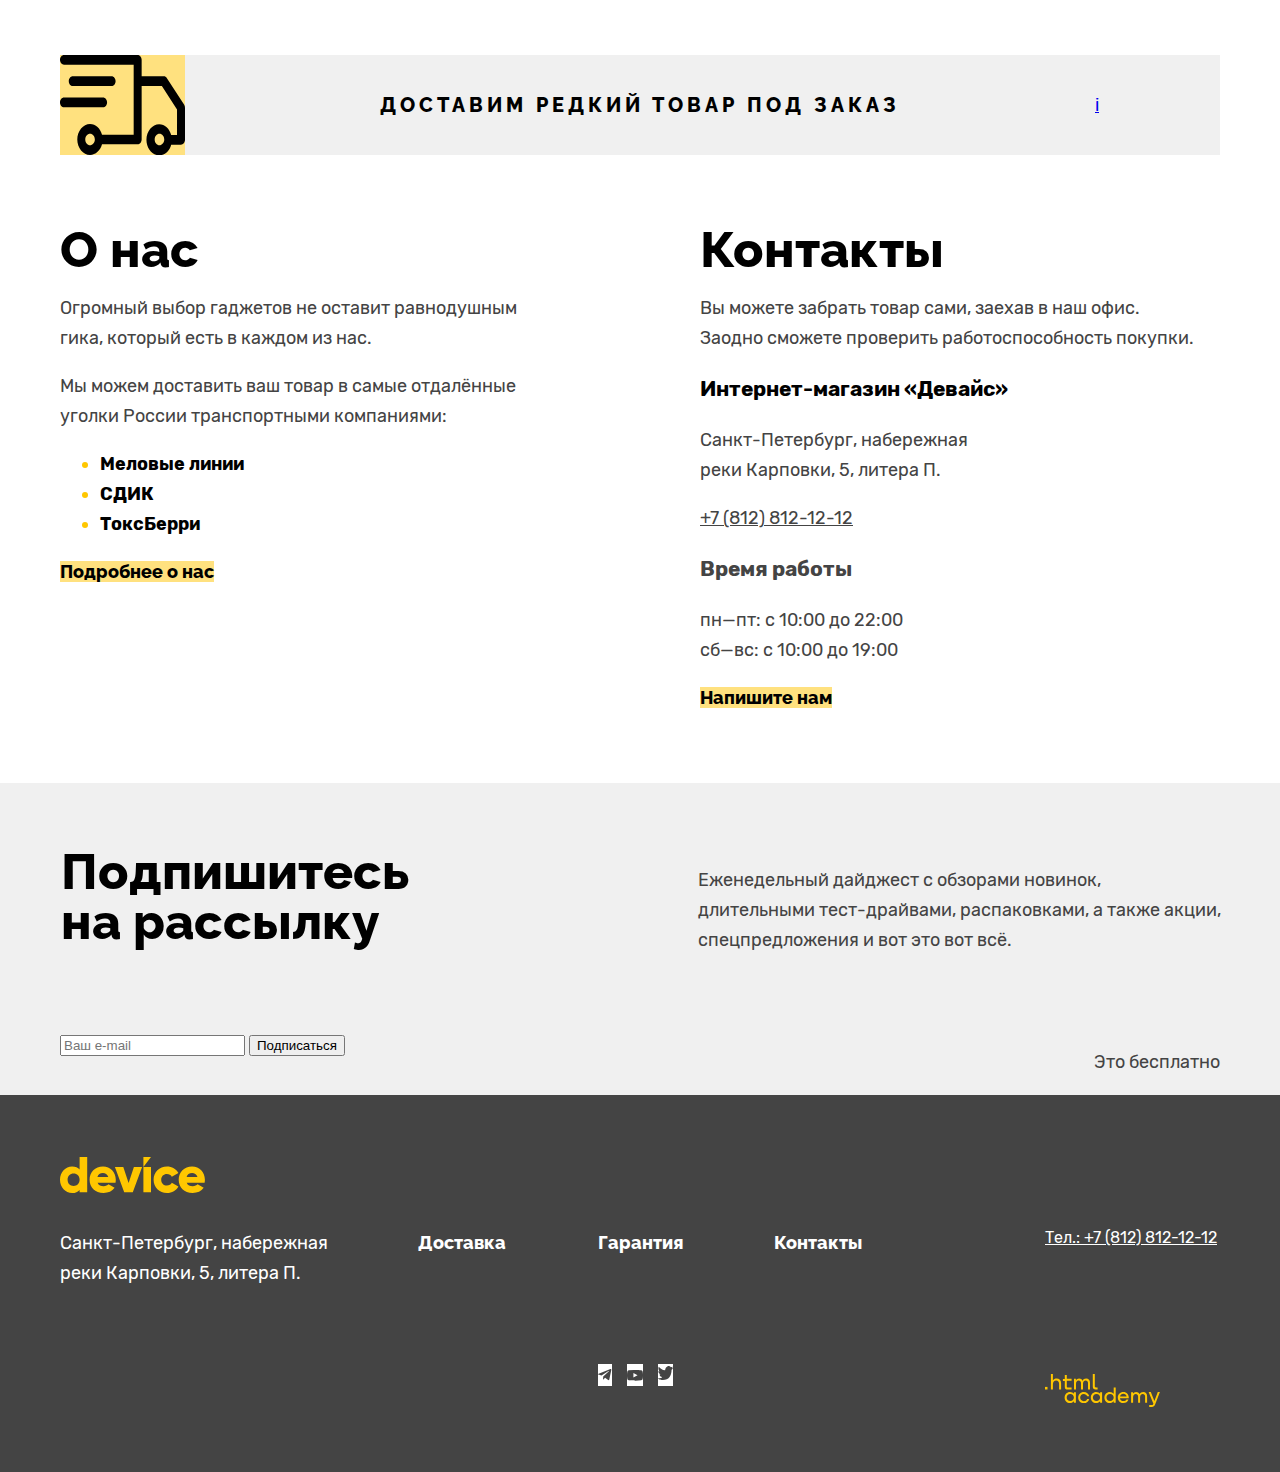
==== commit b0152e98: "Merge pull request #6 from VolyaSin/master" ====
--- a/index.html
+++ b/index.html
@@ -3,90 +3,165 @@
    <head>
       <meta charset="utf-8">
       <title>HTML Academy: Девайс</title>
+      <link rel="stylesheet" href="styles/styles.css">
    </head>
    <body>
       <header class="page-header">
-         <a class="page-header-link" href="#">
-          <img class="header-logo" src="images/logo.svg" width="145" height="36" alt="Логотип сайта Девайс">
-         </a>
-         <div class="user-panel-form">
-            <form class="user-panel-search" action="#" method="get">
-               <input class="user-panel-search" type="search" name="search" placeholder="Текст поиска">
-               <button class="user-panel-search" type="submit">Найти</button>
-            </form>
-         </div>
-         <div class="user-panel-inter">
-            <img class="user-panel-image" src="images/icon-user.svg" width="15" height="12" alt="пользователь"> 
-            <a class="user-panel-link" href="#">Войти</a>
-         </div>
-         <ul class="user-panel-basket">
-            <li class="user-panel-item">
-               <img class="user-panel-image" src="images/icon-scale.svg" width="10" height="12" alt="шкала сравнения">
-               <a class="navigation-compare-link" href="compare.html">Сравнить</a>
-            </li>
-            <li class="navigation-basket">
-               <img class="user-panel-image" src="images/icon-group-cart.svg" width="31" height="21" alt="корзина">
-               <a class="user-panel-link" href="basket.html">Корзина</a>
-            </li>
-         </ul>
-         <nav class="navigation">
-            <ul class="navigation-list">
-               <li class="navigation-item">
-                  <a class="navigation-link" href="catalog.html">Каталог товаров</a>
-                  <span>+</span>  
-               </li>
-               <li class="navigation-item">
-                  <a class="navigation-link" href="delivery.html">Доставка</a>
-               </li>
-               <li class="navigation-item">
-                  <a class="navigation-link" href="warranty.html">Гарантия</a>
-               </li>
-               <li class="navigation-item">
-                  <a class="navigation-link" href="contacts.html">Контакты</a>
-               </li>
-            </ul>
-         </nav>
+         <div class="logo-header-container">
+            <a class="page-header-link" href="#">
+            <img class="header-logo" src="images/logo.svg" width="145" height="36" alt="Логотип сайта Девайс">
+            </a>
+         </div>
+         <div class="user-container">
+            <div class="heder-form-basket">
+               <div class="user-panel-form">
+                  <form class="user-panel-search" action="#" method="get">
+                     <input class="user-panel-search" type="search" name="search" placeholder="Текст поиска">
+                     <button class="user-panel-search" type="submit">Найти</button>
+                  </form>
+               </div>
+               <div class="user-panel-enter">
+                  <img class="user-panel-image" src="images/icon-user.svg" width="15" height="12" alt="пользователь">
+                  <a class="user-panel-link" href="#">Войти</a>
+               </div>
+               <ul class="user-panel-basket">
+                  <li class="user-panel-item">
+                     <img class="user-panel-image" src="images/icon-scale.svg" width="10" height="12"
+                        alt="шкала сравнения">
+                     <a class="user-panel-link" href="compare.html">Сравнить</a>
+                  </li>
+                  <li class="user-panel-item">
+                     <img class="user-panel-image" src="images/icon-group-cart.svg" width="31" height="21" alt="корзина">
+                     <a class="user-panel-link" href="basket.html">Корзина</a>
+                  </li>
+               </ul>
+            </div>
+            <nav class="navigation">
+               <div class="navigation-catalog">
+                  <ul class="navigation-catalog-link-list">
+                     <li class="navigation-catalog-item">
+                       <a class="link-catalog-main" href="catalog.html" >КАТАЛОГ ТОВАРОВ</a>
+                     </li>
+                     <li class="navigation-catalog-item">
+                       <button class="navigation-catalog-button navigation-catalog-close" type="button" name="navigation-catalog-button"> + </button>
+                     </li>
+                  </ul>
+                  <!-- <ul class="navigation-catalog-list">
+                     <div class="navigation-item-wrapper">
+                        <li class="navigation-catalog-item">
+                          <a href="#" class="navigation-catalog-link">Виртуальная реальность</a>
+                        </li>
+                        <li class="navigation-catalog-item">
+                          <a href="catalog.html" class="navigation-catalog-link">Моноподы для cелфи</a>
+                        </li>
+                        <li class="navigation-catalog-item">
+                          <a href="#" class="navigation-catalog-link">Экшн-камеры</a>
+                        </li>
+                      </div>
+                      <div class="navigation-item-wrapper">
+                        <li class="navigation-catalog-item">
+                          <a href="#" class="navigation-catalog-link">Фитнес-браслеты</a>
+                        </li>
+                        <li class="navigation-catalog-item">
+                          <a href="#" class="navigation-catalog-link">Умные часы</a>
+                        </li>
+                      </div>
+                      <div class="navigation-item-wrapper">
+                        <li class="navigation-catalog-item">
+                          <a href="#" class="navigation-catalog-link">Квадрокоптеры</a>
+                        </li>
+                      </div>
+                     </ul> -->
+               </div>
+               <div class="navigation-container">
+                  <ul class="navigation-list">
+                     <li class="navigation-item">
+                        <a class="navigation-link" href="delivery.html">Доставка</a>
+                     </li>
+                     <li class="navigation-item">
+                        <a class="navigation-link" href="warranty.html">Гарантия</a>
+                     </li>
+                     <li class="navigation-item">
+                        <a class="navigation-link" href="contacts.html">Контакты</a>
+                     </li>
+                  </ul>
+               </div>
+            </nav>
+         </div>
       </header>
-      <main>
+      <main class="main-container">
          <h1 class="visually-hidden">Интернет-магазин Девайс</h1>
          <section class="promo-content-container">
-            <h2 class="visually-hidden">Слайдер промо-товаров</h2>
-            <ul class="promo-slider-list">
-               <li class="promo-slider-item">
-                  <div class="promo-slider">
-                     <img class="promo-slider-image slider-image" src="images/sliders/slider-1.png" width="560" height="560" alt="Квадрокоптер">   
+            <div class="promo-slider-image-block-conainer">
+               <h2 class="visually-hidden">Слайдер промо-товаров</h2>
+               <button class="arrow arrow-back" type="button"><span class="visually-hidden">Назад</span></button>
+               <div class="promo-slider-image">
+                  <ul class="promo-slider-list">
+                     <li class="promo-slider-image-item">
+                        <img class="promo-slider-image" src="images/sliders/slider-1.png" width="560" height="560"
+                           alt="Квадрокоптер">
+                     </li>
+                     <li class="promo-slider-image-item">
+                        <!-- <img class="promo-slider-image" src="images/sliders/slider-2.png" width="560" height="560"
+                           alt="Фитнес браслет">
+                           </li>
+                           <li class="promo-slider-image-item">
+                           <img class="promo-slider-image" src="images/sliders/slider-3.png" width="560" height="560"
+                           alt="Селфи-палки">
+                           </li> -->
+                  </ul>
+               </div>
+               <button class="arrow arrow-forward" type="button"><span class="visually-hidden">Вперёд</span></button>
+            </div>
+            <div class="promo-slider-description">
+               <ul class="slider-description-list">
+                  <li class="slider-description-item">
                      <p class="promo-slider-title">Порхает как бабочка,<br> жалит как пчела!</p>
-                     <p class="promo-slider-text">Этот обычный, на первый взгляд, квадрокоптер оснащен<br> мощным лазером, замаскированным под
-                        стандартную камеру.
+                     <p class="promo-slider-text">Этот обычный, на первый взгляд, квадрокоптер оснащен<br> мощным
+                        лазером, замаскированным под стандартную камеру.
                      </p>
-                     <a class="promo-slider-link button" href="#">Подробнее</a>
-                     <dl>
-                        <dt class="description-name">Дальность полёта</dt>
-                        <dd class="description-value">800 м</dd>
-                        <dt class="description-name">Радиус поражения</dt>
-                        <dd class="description-value">50 м</dd>
-                     </dl>
-                  </div>
-               </li>
-               <li class="promo-slider-item">
-                  <div class="promo-slider">
-                     <img class="promo-slider-image" src="images/sliders/slider-2.png" width="560" height="560"  alt="Фитнес браслет">  
+                     <div class="slider-more-controllers">
+                        <a class="promo-slider-link-button" href="#">Подробнее</a>
+                        <div class="promo-slider-controls">
+                           <ul class="promo-slider-controls-list">
+                              <li><button class="promo-slider-controls-button" type="button" aria-label="Первый слайд"></button>
+                              </li>
+                              <li><button class="promo-slider-controls-button" type="button" aria-label="Второй слайд"></button>
+                              </li>
+                              <li><button class="promo-slider-controls-button" type="button" aria-label="Третий слайд"></button>
+                              </li>
+                           </ul>
+                        </div>
+                     </div>
+                     <div class="slider-properties">
+                        <div class="catalog-description-name-value">
+                           <p class="description-value">800 м</p>
+                           <p class="description-name">Дальность полёта</p>
+                        </div>
+                        <div class="catalog-description-name-value">
+                           <p class="description-value">50 м</p>
+                           <p class="description-name">Радиус поражения</p>
+                        </div>
+                     </div>
+                  </li>
+                  <!-- <li class="slider-description-item">
                      <p class="promo-slider-title">Худеем правильно!</p>
-                     <p class="promo-slider-text">Мотивирующие фитнес-браслеты помогут найти в себе силы<br>не пропускать занятия и соблюдать диету.</p>
-                     <a class="promo-slider-link button" href="#">Подробнее</a>
+                     <p class="promo-slider-text">Мотивирующие фитнес-браслеты помогут найти в себе силы<br>не
+                        пропускать занятия и соблюдать диету.
+                     </p>
+                     <a class="promo-slider-link-button" href="#">Подробнее</a>
                      <dl>
                         <dt class="description-name">Без подзарядки</dt>
                         <dd class="description-value">48 часов</dd>
                      </dl>
-                  </div>
-               </li>
-               <li class="promo-slider-item">
-                  <div class="promo-slider">
-                     <img class="promo-slider-image" src="images/sliders/slider-3.png" width="560" height="560"  alt="Селфи-палки">
-                     <p class="promo-slider-title">Делай селфи, как Бен Стиллер!</p>
-                     <p class="promo-slider-text">Самая длинная палка для селфи доступна в нашем магазине.<br>Восемь (Восемь, Карл!) метров длиной и весом всего 5 кг.
+                     </li>
+
+                     <li class="slider-description-item">
+                      <p class="promo-slider-title">Делай селфи, как Бен Стиллер!</p>
+                     <p class="promo-slider-text">Самая длинная палка для селфи доступна в нашем магазине.<br>Восемь
+                        (Восемь, Карл!) метров длиной и весом всего 5 кг.
                      </p>
-                     <a class="promo-slider-link button" href="#">Подробнее</a>
+                     <a class="promo-slider-link-button" href="#">Подробнее</a>
                      <dl>
                         <dt class="description-name">Длина палки</dt>
                         <dd class="description-value">8,5 м</dd>
@@ -95,192 +170,227 @@
                         <dt class="description-name">Материал</dt>
                         <dd class="description-value">Карбон</dd>
                      </dl>
-                  </div>
-               </li>
-            </ul>
-            <!--добавила еще 2 слайдера-->
-            <div class="promo-slider-controls">
-               <ul class="promo-slider-controls-list">
-                  <li><button class="promo-slider-controls-button" type="button" aria-label="Первый слайд"></button>
-                  </li>
-                  <li><button class="promo-slider-controls-button" type="button" aria-label="Второй слайд"></button>
-                  </li>
-                  <li><button class="promo-slider-controls-button" type="button" aria-label="Третий слайд"></button>
-                  </li>
+                     </li>-->
                </ul>
             </div>
          </section>
          <section class="category-image">
-            <!--В этом блоке поменяла разметку-->
             <h2 class="visually-hidden">Категории товаров</h2>
             <ul class="category-image-list">
                <li class="category-image-item">
                   <a class="category-link" href="#">
-                     <img class="category-item" src="images/categories/category-1.svg" width="97" height="55"  alt="Категория виртуальная реальность">
-                     <p>Виртуальная реальность</p>
-                  </a>
-               </li>
-               <li class="category-image-item">
-                  <a class="category-link" href="#">
-                     <img class="category-item" src="images/categories/category-2.svg" width="87" height="117" alt="Категория моноподы для селфи">
-                     <p>Моноподы для селфи</p>
-                  </a>
-               </li>
-               <li class="category-image-item">
-                  <a class="category-link" href="#">
-                     <img class="category-item" src="images/categories/category-3.svg" width="72" height="87" alt="Категория экшн-камеры">
-                     <p>Экшн-камеры</p>
-                  </a>
-               </li>
-               <li class="category-image-item">
-                  <a class="category-link" href="#">
-                     <img class="category-item" src="images/categories/category-4.svg" width="108" height="66"  alt="Категория фитнес-браслеты">
-                     <p>Фитнес-браслеты</p>
-                  </a>
-               </li>
-               <li class="category-image-item">
-                  <a class="category-link" href="#">
-                     <img class="category-item" src="images/categories/category-5.svg" width="57" height="98" alt="Категория умные часы">
+                     <img class="category-item" src="images/categories/category-1.svg" width="97" height="55"
+                        alt="Категория виртуальная реальность">
+                     <p class="category-item-name">Виртуальная реальность</p>
+                  </a>
+               </li>
+               <li class="category-image-item">
+                  <a class="category-link" href="#">
+                     <img class="category-item" src="images/categories/category-2.svg" width="87" height="117"
+                        alt="Категория моноподы для селфи">
+                     <p class="category-item-name">Моноподы для селфи</p>
+                  </a>
+               </li>
+               <li class="category-image-item">
+                  <a class="category-link" href="#">
+                     <img class="category-item" src="images/categories/category-3.svg" width="72" height="87"
+                        alt="Категория экшн-камеры">
+                     <p class="category-item-name">Экшн-камеры</p>
+                  </a>
+               </li>
+               <li class="category-image-item">
+                  <a class="category-link" href="#">
+                     <img class="category-item" src="images/categories/category-4.svg" width="108" height="66"
+                        alt="Категория фитнес-браслеты">
+                     <p class="category-item-name">Фитнес-браслеты</p>
+                  </a>
+               </li>
+               <li class="category-image-item">
+                  <a class="category-link" href="#">
+                     <img class="category-item" src="images/categories/category-5.svg" width="57" height="98"
+                        alt="Категория умные часы">
                      <p>Умные часы</p>
                   </a>
                </li>
                <li class="category-image-item">
                   <a class="category-link" href="#">
-                     <img class="category-item" src="images/categories/category-6.svg" width="133" height="70" alt="Категория квадрокоптеры">
-                     <p>Квадрокоптеры</p>
+                     <img class="category-item" src="images/categories/category-6.svg" width="133" height="70"
+                        alt="Категория квадрокоптеры">
+                     <p class="category-item-name">Квадрокоптеры</p>
                   </a>
                </li>
             </ul>
          </section>
          <section class="benefits-container">
-            <h2 class="visually-hidden">Преимущества покупки</h2>
-            <div class="benefits-buttons">
-               <ul class="benefits-buttons-list">
-                  <li><button class="benefits-buttons-item" type="button">Доставка</button>
-                  </li>
-                  <li><button class="benefits-buttons-item" type="button">Гарантия</button>
-                  </li>
-                  <li><button class="benefits-buttons-item" type="button">Кредит</button>
-                  </li>
+            <div class="benefits-wrapper">
+               <h2 class="visually-hidden">Преимущества покупки</h2>
+               <div class="benefits-buttons">
+                  <ul class="benefits-buttons-list">
+                     <li><button class="benefits-buttons-item-choice" type="button">Доставка</button>
+                     </li>
+                     <li><button class="benefits-buttons-item" type="button">Гарантия</button>
+                     </li>
+                     <li><button class="benefits-buttons-item" type="button">Кредит</button>
+                     </li>
+                  </ul>
+               </div>
+               <div class="benefits-description">
+                  <ul class="benefits-description-list">
+                     <li class="benefits-description-item">
+                        <h3 class="benefits-title">Доставка</h3>
+                        <p class="benefits-description-text">Мы с удовольствием доставим ваш товар прямо к вашему <br>
+                           подъезду совершенно
+                           бесплатно! Ведь мы неплохо <br> заработаем, поднимая его на ваш этаж.
+                        </p>
+                     </li>
+                     <!-- <li class="benefits-description-item">
+                        <h3 class="benefits-title">Гарантия</h3>
+                        <p class="benefits-description-text">Если из-за возгорания купленного у нас товара у вас<br>
+                           сгорит дом — не переживайте, мы выдадим вам новый.<br>
+                           Товар, не дом, конечно же.
+                        </p>
+                        </li>
+                        <li class="benefits-description-item">
+                        <h3 class="benefits-title">Кредит</h3>
+                        <p class="benefits-description-text">Залезть в долговую яму стало проще! Кредитные<br>консультанты
+                           подберут для вас наиболее выгодные<br>условия кредита. Выгодные для банка, разумеется.</p>
+                        </li> -->
+                  </ul>
+               </div>
+               <div class="benefits-image">
+                  <ul class="benefits-image-list">
+                     <li class="benefits-image-item">
+                        <img class="benefits-slider" src="images/logo-delivery.svg" width="136" height="164" alt="курьер">
+                     </li>
+                     <!-- <li class="benefits-image-item">
+                        <img class="benefits-slider" src="images/logo-guaranty.svg" width="171" height="195"
+                           alt="инструменты для ремонта">
+                        </li>
+                        <li class="benefits-image-item">
+                        <img class="benefits-slider" src="images/logo-credit.svg" width="156" height="188"
+                           alt="кредитная карта">
+                        </li> -->
+                  </ul>
+               </div>
+            </div>
+         </section>
+         <section class="delivery">
+            <div class="delivery-container">
+               <h3 class="visually-hidden">Доставим редкие товары</h3>
+               <img class="delivery-card" src="images/icon-delivery-car.svg" width="47" height="31"
+                  alt="Автомобиль доставки">
+               <p class="benefits-item-description">Доставим редкий товар под заказ</p>
+               <a class="benefits-item-info-link" href="#">i</a>
+            </div>
+         </section>
+         <div class="about-contacts-container">
+            <div class="info-container">
+               <h2 class="info-container-title">О нас</h2>
+               <p class="contacts-info">Огромный выбор гаджетов не оставит равнодушным<br>гика, который есть в каждом из
+                  нас.
+               </p>
+               <p class="contacts-info">Мы можем доставить ваш товар в самые отдалённые<br>уголки России транспортными
+                  компаниями:
+               </p>
+               <ul class="info-brands-list">
+                  <li class="info-brands"><span class="red-dot">Меловые линии</span></li>
+                  <li class="info-brands"><span class="red-dot">СДИК</span></li>
+                  <li class="info-brands"><span class="red-dot">ТоксБерри</span></li>
                </ul>
-            </div>
-            <div class="benefits-description">
-               <ul class="benefits-description-list">
-                  <li class="benefits-description-item">
-                     <h3>Доставка</h3>
-                     <img class="benefits-slider" src="images/logo-delivery.svg" width="136" height="164" alt="курьер">
-                     <p class="benefits-description-text">Мы с удовольствием доставим ваш товар прямо к вашему <br> подъезду совершенно
-                        бесплатно! Ведь мы неплохо <br> заработаем, поднимая его на ваш этаж.</p>
-                  </li>
-                  <li class="benefits-description-item">
-                     <h3>Гарантия</h3>
-                     <img class="benefits-slider" src="images/logo-guaranty.svg" width="171" height="195" alt="инструменты для ремонта">
-                     <p class="benefits-description-text">Если из-за возгорания купленного у нас товара у вас<br>
-                        сгорит дом — не переживайте, мы выдадим вам новый.<br>
-                        Товар, не дом, конечно же.
-                     </p>
-                  </li>
-                  <li class="benefits-description-item">
-                     <h3>Кредит</h3>
-                     <img class="benefits-slider" src="images/logo-credit.svg" width="156" height="188" alt="кредитная карта">
-                     <p class="benefits-description-text">Залезть в долговую яму стало проще! Кредитные<br>консультанты подберут для вас наиболее выгодные<br>условия кредита. Выгодные для банка, разумеется.</p>
-                  </li>
+               <a class="contacts-info-link" href="*">Подробнее о нас</a>
+            </div>
+            <div class="contacts-container">
+               <h2 class="info-container-title">Контакты</h2>
+               <p class="contacts-info">Вы можете забрать товар сами, заехав в наш офис.<br>
+                  Заодно сможете проверить работоспособность покупки.
+               </p>
+               <h3 class="footer-device-title">Интернет-магазин «Девайс»</h3>
+               <p class="footer-adress-text">Санкт-Петербург, набережная<br>реки Карповки, 5, литера П.</p>
+               <a class="contacts-info" href="tel:78128121212">+7 (812) 812-12-12</a>
+               <h3 class="footer-working-hours">Время работы</h3>
+               <ul class="contacts-info">
+                  <li class="contacts-info">пн—пт: с 10:00 до 22:00</li>
+                  <li class="contacts-info">сб—вс: с 10:00 до 19:00</li>
                </ul>
-            </div>
-         </section>
-         <section class="delivery">
-            <div class="container">
-               <h3 class="visually-hidden">Доставим редкие товары</h3>
-               <img class="delivery-card" src="images/icon-delivery-car.svg" width="47" height="31" alt="Автомобиль доставки">
-               <p class="benefits-item-description">Доставим редкий товар под заказ</p>
-               <div class="benefits-item-info">
-                  <a class="benefits-item-info-link" href="#">i</a> <!--разметила ссылкой-->
-               </div>
-            </div>
-         </section>
-         <div class="info-container">
-            <h2 class="info-container-title">О нас</h2>
-            <p>Огромный выбор гаджетов не оставит равнодушным<br>гика, который есть в каждом из нас.</p>
-            <p>Мы можем доставить ваш товар в самые отдалённые<br>уголки России транспортными компаниями:</p>
-            <ul class="info-brands-list">
-               <li class="info-brands">Меловые линии</li>
-               <li class="info-brands">СДИК</li>
-               <li class="info-brands">ТоксБерри</li>
-            </ul>
-            <a class="contacts-info-link" href="*">Подробнее о нас</a> <!--Поменяла класс на такой же, как в элементе на 158 строке("напишите нам")-->
-         </div>
-         <section class="contacts-container">
-            <h2 class="contacts-title">Контакты</h2>
-            <p class="contacts-info">Вы можете забрать товар сами, заехав в наш офис.
-               Заодно сможете проверить работоспособность покупки. 
-            </p>
-            <h3>Интернет-магазин «Девайс»</h3>
-            <p class="footer-contacts-text" >Санкт-Петербург, набережная<br>реки Карповки, 5, литера П.</p>
-            <a class="contacts-info" href="tel:78128121212">+7 (812) 812-12-12</a>
-            <h3>Время работы</h3>
-            <ul class="contacts-info">
-               <!--Вместо <br> разметила списком. Также весь блок оформила в section вмeсто div(т.к. есть заголовок. И ещё классы немного поменяла)-->
-               <li class="contacts-info">пн—пт: с 10:00 до 22:00</li>
-               <li class="contacts-info">сб—вс: с 10:00 до 19:00</li>
-            </ul>
-            <a class="contacts-info-link" href="#">Напишите нам</a>
-         </section>
-         <section class="mailing-list">
-            <h2>Подпишитесь на рассылку</h2>
-            <form action="#" class="mailing-form">
-               <label class="mailing-email-field" for="mailing-email" >
-                  <!--увидела ошибку и сделал id\for одинаковыми-->
-                  <input class="mailing-input" id="mailing-email" name="e-mail" type="email" placeholder="Ваш e-mail">
-               </label>
-               <button class="button button-submit" type="submit">Подписаться</button>
-            </form>
-            <p>Еженедельный дайджест с обзорами новинок,<br>длительными тест-драйвами, распаковками, а также акции,<br> спецпредложения и вот это вот всё.</p>
-            <p>Это бесплатно</p>
+               <a class="contacts-info-link" href="#">Напишите нам</a>
+            </div>
+         </div>
+         <section class="mailing-container">
+            <div class="mailing-text-wrapper">
+               <h2 class="info-container-title">Подпишитесь<br>на рассылку</h2>
+               <p class="mailing-description">Еженедельный дайджест с обзорами новинок,<br>длительными тест-драйвами,
+                  распаковками, а также акции,<br> спецпредложения и вот это вот всё.
+               </p>
+            </div>
+            <div class="mailing-form-wrapper">
+               <h2 class="visually-hidden">Введите свой e-mail </h2>
+               <form class="mailing-form" name="mailing-form" method="post" action="#" >
+                  <label class="mailing-email-field" for="mailing-email">
+                  <input class="mailing-input" id="mailing-email" name="e-mail" type="email"
+                     placeholder="Ваш e-mail">
+                  </label>
+                  <button class="button button-submit" type="submit">Подписаться</button>
+               </form>
+               <p class="mailing-description">Это бесплатно</p>
+            </div>
          </section>
       </main>
       <footer class="page-footer">
          <div class="footer-logo-adress">
-            <img class="footer-logo" src="images/logo-footer.svg"  alt="Логотип сайта Девайс">
-            <p class="footer-contacts-text" >Санкт-Петербург, набережная<br>реки Карповки, 5, литера П.</p>
-         </div>
-         <div class="footer-menu">
-            <ul class="footer-menu-list">
-               <li class="footer-menu-item">
-                  <a class="footer-menu-link" href="delivery.html">Доставка</a>
-               </li>
-               <li class="footer-menu-item">
-                  <a class="footer-menu-link" href="warranty.html">Гарантия</a>
-               </li>
-               <li class="footer-menu-item">
-                  <a class="footer-menu-link" href="contacts.html">Контакты</a>
-               </li>
-            </ul>
-         </div>
-         <section class="footer-social">
-            <h3 class="visually-hidden">Социальные сети</h3>
-            <ul class="footer-social-list">
-               <li class="footer-social-item">
-                  <a class="social-button" href="https://t.me/htmlacademy">
-                  <img class="social-button-telegram" src="images/icon-telegram.svg" width="14" height="12" alt="Телеграм"></a>        
-               </li>
-               <li class="footer-social-item">
-                  <a class="social-button" href="https://www.youtube.com/user/htmlacademyru">
-                  <img class="social-button-youtube" src="images/icon-youtube.svg" width="16" height="11" alt="Ютюб"></a>        
-               </li>
-               <li class="footer-social-item">
-                  <a class="social-button" href="https://twitter.com/htmlacademy_ru">
-                  <img class="social-button-telegram" src="images/icon-twitter.svg" width="15" height="15" alt="Твиттер"></a>        
-               </li>
-            </ul>
-         </section>
-         <div class="footer-phone">
-            <h3 class="visually-hidden">Номер телефона</h3>
-            <a class="footer-contacts-text" href="tel:88128121212">Тел.: +7 (812) 812-12-12</a> <!--Убрала тэг adress, хотя на лайве нам сказали, что в него можно вносить любые контакты, не только адрес. Но согласна, он тут выглядит совсем лишним. И href поменяла.-->
-         </div>
-         <div class="footer-htmlacademy">
-            <a class="footer-htmlacademy-link" href="https://htmlacademy.ru/">
-            <img class="footer-htmlacademy-logo" src="images/logo-htmlacademy.svg " width="115" height="33" alt="Разработчик сайта HTML-академия"></a>
+            <img class="footer-logo" src="images/logo-footer.svg" alt="Логотип сайта Девайс">
+         </div>
+         <div class="footer-wrapper">
+            <section class="footer-adress-wrapper">
+               <h3 class="visually-hidden">Подвал сайта </h3>
+               <p class="footer-menu-adress">Санкт-Петербург, набережная<br>реки Карповки, 5, литера П.</p>
+            </section>
+            <section class="footer-menu-social">
+               <div class="footer-menu-wrapper">
+                  <ul class="footer-menu-list">
+                     <li class="footer-menu-item">
+                        <a class="footer-menu-link" href="delivery.html">Доставка</a>
+                     </li>
+                     <li class="footer-menu-item">
+                        <a class="footer-menu-link" href="warranty.html">Гарантия</a>
+                     </li>
+                     <li class="footer-menu-item">
+                        <a class="footer-menu-link" href="contacts.html">Контакты</a>
+                     </li>
+                  </ul>
+               </div>
+               <div class="footer-social">
+                  <h3 class="visually-hidden">Социальные сети</h3>
+                  <ul class="footer-social-list">
+                     <li class="footer-social-item">
+                        <a class="social-button" href="https://t.me/htmlacademy">
+                        <img class="social-button-telegram" src="images/icon-telegram.svg" width="14" height="12"
+                           alt="Телеграм"></a>
+                     </li>
+                     <li class="footer-social-item">
+                        <a class="social-button" href="https://www.youtube.com/user/htmlacademyru">
+                        <img class="social-button-youtube" src="images/icon-youtube.svg" width="16" height="11"
+                           alt="Ютюб"></a>
+                     </li>
+                     <li class="footer-social-item">
+                        <a class="social-button" href="https://twitter.com/htmlacademy_ru">
+                        <img class="social-button-telegram" src="images/icon-twitter.svg" width="15" height="15"
+                           alt="Твиттер"></a>
+                     </li>
+                  </ul>
+               </div>
+            </section>
+            <section class="footer-phone-html">
+               <div class="footer-menu-phone">
+                  <h3 class="visually-hidden">Номер телефона</h3>
+                  <a class="footer-contacts-text" href="tel:88128121212">Тел.: +7 (812) 812-12-12</a>
+               </div>
+               <div class="footer-htmlacademy">
+                  <a class="footer-htmlacademy-link" href="https://htmlacademy.ru/">
+                  <img class="footer-htmlacademy-logo" src="images/logo-htmlacademy.svg " width="115" height="33"
+                     alt="Разработчик сайта HTML-академия"></a>
+               </div>
+            </section>
          </div>
       </footer>
    </body>
-</html>+</html>
--- a/styles/styles.css
+++ b/styles/styles.css
@@ -0,0 +1,986 @@
+@font-face {
+	font-family: "Raleway";
+	font-style: normal;
+	font-weight: 800;
+	src: url("../fonts/raleway/raleway-800.woff2") format("woff2");
+	font-display: swap;
+}
+
+@font-face {
+	font-family: "Rubik";
+	font-style: normal;
+	font-weight: 400;
+	src: url("../fonts/rubik/rubik-400.woff2") format("woff2");
+	font-display: swap;
+}
+
+@font-face {
+	font-family: "Rubik";
+	font-style: normal;
+	font-weight: 700;
+	src: url("../fonts/rubik/rubik-700.woff2") format("woff2");
+	font-display: swap;
+}
+
+html {
+	height: 100%;
+}
+
+.img {
+	max-width: 100%;
+	height: auto;
+
+}
+
+body {
+	display: flex;
+	flex-direction: column;
+	justify-content: center;
+	align-items: center;
+	min-height: 100%;
+	font-family: Rubik, Arial, sans-serif;
+	font-style: normal;
+	font-weight: 400;
+	font-size: 18px;
+	line-height: 30px;
+	color: #000000;
+	background-color: #ffffff;
+}
+
+.visually-hidden {
+	position: absolute;
+	width: 1px;
+	height: 1px;
+	margin: -1px;
+	border: 0;
+	padding: 0;
+	white-space: nowrap;
+	clip-path: inset(100%);
+	clip: rect(0 0 0 0);
+	overflow: hidden;
+}
+
+
+.logo-header-container {
+	margin: 20px auto -25px 200px;
+	width: 145px;
+
+}
+
+.user-container {
+	display: flex;
+	flex-wrap: wrap;
+	justify-content: space-between;
+	width: 1160px;
+	margin: 0 140px 0 140px;
+	background-color: #FFE17F;
+
+}
+
+.heder-form-basket {
+	display: flex;
+	flex-wrap: wrap;
+	justify-content: space-between;
+	width: 1040px;
+	margin: 30px 60px;
+
+}
+
+.user-panel-form {
+	display: block;
+	margin-bottom: 30px;
+	width: 517px;
+}
+
+.user-panel-search {
+	font-size: 16px;
+	line-height: 20px;
+
+}
+
+.user-panel-basket {
+	display: flex;
+	justify-content: space-between;
+	list-style: none;
+	padding: 0;
+	margin: 0;
+}
+
+.user-panel-link {
+	color: #000000;
+	text-decoration: none;
+}
+
+.navigation {
+	display: flex;
+	flex-wrap: wrap;
+	justify-content: space-between;
+	width: 1160px;
+	margin: 0 60px 38px 60px;
+
+}
+
+
+.navigation-catalog {
+	display: flex;
+	width: 293px;
+	margin-right: 60px;
+
+}
+
+.navigation-catalog-link-list {
+	display: flex;
+	font-family: "Raleway", Arial, sans-serif;
+	font-style: normal;
+	font-weight: 800;
+	font-size: 18px;
+	line-height: 21px;
+	list-style: none;
+	padding: 0;
+	margin: 0;
+}
+
+.navigation-catalog-button {
+	background-color: #FFE17F;
+	margin: 0;
+	padding: 0;
+	border: none;
+	width: 50px;
+}
+
+.navigation-container {
+	display: flex;
+	width: 471px;
+
+}
+
+.link-catalog-main {
+	color: #000000;
+	text-decoration: none;
+}
+
+.navigation-link {
+	color: #000000;
+	text-decoration: none;
+}
+
+
+.navigation-list {
+	font-family: "Raleway", Arial, sans-serif;
+	font-style: normal;
+	font-weight: 800;
+	font-size: 18px;
+	line-height: 21px;
+	list-style: none;
+	text-decoration: none;
+	display: flex;
+	flex-wrap: wrap;
+	justify-content: space-between;
+	width: 471px;
+	margin: 0;
+	padding: 0;
+
+}
+
+.main-container {
+	flex-grow: 1;
+}
+
+/* Слайдер промо-товаров */
+
+.promo-content-container {
+	display: flex;
+	justify-content: space-around;
+	width: 1160px;
+	margin: 0 140px 70px 140px;
+
+}
+
+.promo-slider-image-block-conainer {
+	display: flex;
+	width: 560px;
+	align-items: center;
+}
+
+.promo-slider-image {
+	display: block;
+	flex-wrap: wrap;
+}
+
+
+.promo-slider-description {
+	display: flex;
+	width: 560px;
+}
+
+
+.promo-slider-list,
+.promo-slider-controls-list,
+.slider-description-list {
+	list-style: none;
+
+}
+
+
+.promo-slider-title {
+	font-family: "Raleway", Arial, sans-serif;
+	font-style: normal;
+	font-weight: 800;
+	font-size: 50px;
+	line-height: 50px;
+	color: #000000;
+
+
+}
+
+.promo-slider-text {
+	color: #444444;
+	margin-bottom: 51px;
+}
+
+
+.promo-slider-link-button {
+
+	font-family: "Raleway", Arial, sans-serif;
+	font-style: normal;
+	font-weight: 800;
+	font-size: 18px;
+	line-height: 21px;
+	text-align: center;
+	background-color: #FFE17F;
+	color: #000000;
+	text-decoration: none;
+	width: 220px;
+	padding: 0;
+	margin: 0;
+}
+
+.arrow {
+	border: none;
+	margin: 0;
+	padding: 0;
+
+}
+
+.promo-slider-controls-list {
+	display: flex;
+	justify-content: space-between;
+	padding: 0;
+	margin: 0;
+	width: 76px;
+
+}
+
+.promo-slider-controls-button {
+	margin: 0;
+	padding: 0;
+
+	width: 12px;
+	height: 12px;
+	background-color: #FFFFFF;
+	border: 2px solid #000000;
+	border-radius: 50%;
+
+
+}
+
+.description-value {
+	font-size: 36px;
+	line-height: 30px;
+	color: #444444;
+}
+
+.description-name {
+	font-size: 16px;
+	line-height: 30px;
+	color: #000000;
+}
+
+.slider-more-controllers {
+	display: flex;
+	flex-wrap: wrap;
+	justify-content: space-between;
+	width: 560px;
+	margin-bottom: 49px;
+}
+
+.promo-slider-controls-list {
+	display: flex;
+	flex-wrap: wrap;
+	justify-content: space-between;
+}
+
+.slider-properties {
+	display: flex;
+	width: 400px;
+	padding-bottom: 38px;
+	margin-bottom: 70px;
+}
+
+.catalog-description-name-value {
+	width: 200px;
+	margin-right: 20px;
+}
+
+.description-name,
+.description-value {
+	margin: 0;
+	padding: 0;
+}
+
+.description-value {
+	padding-bottom: 12px;
+}
+
+
+/* Категории товаров */
+
+.category-image {
+	display: flex;
+	flex-wrap: wrap;
+	justify-content: space-between;
+	width: 1160px;
+	margin: 0 140px 70px 140px;
+}
+
+.category-image-list {
+	font-family: "Raleway", Arial, sans-serif;
+	font-style: normal;
+	font-weight: 800;
+	font-size: 18px;
+	line-height: 24px;
+	list-style: none;
+	color: #000000;
+	display: flex;
+	padding: 0;
+	margin: 0;
+}
+
+
+.category-item {
+	display: block;
+	margin-right: 40px;
+	padding: 53px 31px 52px 30px;
+	margin: 0 40px 70px 0;
+	background-color: #ffe17f;
+}
+
+.category-link {
+	list-style: none;
+	color: #000000;
+	text-decoration: none;
+}
+
+/* Преимущества */
+.benefits-container {
+	display: flex;
+	justify-content: flex-start;
+	background-color: #F0F0F0;
+	margin: 0 0 70px 0;
+}
+
+.benefits-wrapper {
+	display: flex;
+	flex-wrap: wrap;
+	justify-content: space-between;
+	width: 1160px;
+	background: none;
+	margin: -72px 140px 72px 140px;
+}
+
+
+.benefits-buttons-list {
+	margin: 0;
+	padding: 0;
+	list-style: none;
+}
+
+.benefits-buttons-item {
+	font-family: "Raleway", Arial, sans-serif;
+	font-style: normal;
+	font-weight: 800;
+	font-size: 18px;
+	line-height: 21px;
+	text-align: center;
+	letter-spacing: 0.2em;
+	text-transform: uppercase;
+	color: #000000;
+	background-color: #FFE17F;
+	border: 0;
+}
+
+.benefits-buttons-item-choice {
+	font-family: "Raleway", Arial, sans-serif;
+	font-style: normal;
+	font-weight: 800;
+	font-size: 18px;
+	line-height: 21px;
+	letter-spacing: 0.2em;
+	text-transform: uppercase;
+	color: #FFE17F;
+	background-color: #000000;
+}
+
+.benefits-description-list,
+.benefits-image-list {
+	list-style: none;
+}
+
+.benefits-title {
+	font-size: 50px;
+	line-height: 50px;
+
+}
+
+.benefits-description-text {
+	color: #444444;
+}
+
+.benefits-image-item {
+	display: block;
+	margin: 0;
+	padding: 0;
+
+}
+
+
+/* Доставим редкий товар */
+
+.delivery {
+	width: 1160px;
+	margin: 70px 140px 70px 140px;
+}
+
+
+.delivery-container {
+	display: flex;
+	justify-content: space-between;
+	align-items: center;
+	background-color: #F0F0F0;
+	margin-bottom: 70px;
+}
+
+.delivery-card {
+	width: 125px;
+	height: 100px;
+	background-color: #FFE17F;
+}
+
+.benefits-item-description {
+	font-family: "Raleway", Arial, sans-serif;
+	font-style: normal;
+	font-weight: 800;
+	font-size: 20px;
+	line-height: 23px;
+	text-align: center;
+	letter-spacing: 0.2em;
+	text-transform: uppercase;
+	width: 910px;
+	background-color: #F0F0F0;
+
+}
+
+.benefits-item-info {
+	background-color: #F0F0F0;
+}
+
+.benefits-item-info-link {
+	width: 125px;
+}
+
+/* Блок "Контакты" и "О нас" */
+
+.about-contacts-container {
+	display: flex;
+	flex-wrap: wrap;
+	justify-content: space-between;
+	width: 1160px;
+	margin: 0 140px 70px;
+}
+
+.info-container {
+	display: block;
+	margin: 0;
+	padding: 0;
+	width: 520px;
+
+}
+
+.contacts-container {
+	display: block;
+	margin: 0;
+	padding: 0;
+	width: 520px;
+
+}
+
+.info-container-title {
+	font-family: "Raleway", Arial, sans-serif;
+	font-style: normal;
+	font-weight: 800;
+	font-size: 50px;
+	line-height: 50px;
+	color: #000000;
+	margin: 0;
+	padding: 0;
+	margin-block-start: 0;
+	margin-block-end: 0;
+
+}
+
+
+.contacts-info {
+	color: #444444;
+	padding-left: 0;
+	list-style: none;
+}
+
+.info-brands-list {
+	color: #FFC700;
+}
+
+.red-dot {
+	font-family: "Rubik", Arial, sans-serif;
+	font-style: normal;
+	font-weight: 700;
+	font-size: 18px;
+	line-height: 20px;
+	color: #000000;
+}
+
+.contacts-info-link {
+	font-family: "Raleway", Arial, sans-serif;
+	font-style: normal;
+	font-weight: 800;
+	font-size: 18px;
+	line-height: 21px;
+	background-color: #FFE17F;
+	color: #000000;
+	text-decoration: none;
+}
+
+.footer-adress-text {
+	color: #444444;
+}
+
+.footer-working-hours {
+	color: #444444;
+}
+
+
+/* Подписка на рассылку */
+.mailing-container {
+	background-color: #F0F0F0;
+
+}
+
+.mailing-text-wrapper {
+	display: flex;
+	justify-content: space-between;
+	width: 1160px;
+	margin: 64px 133px 56px 141px;
+	padding-top: 64px;
+
+
+}
+
+.mailing-form-wrapper {
+	display: flex;
+	width: 1160px;
+	justify-content: space-between;
+	margin-left: 140px;
+}
+
+.mailing-description {
+	color: #444444;
+}
+
+/* Футер */
+
+.page-footer {
+	background-color: #444444;
+
+}
+
+.footer-wrapper {
+	display: flex;
+	justify-content: space-between;
+	width: 1440px;
+}
+
+.footer-adress-wrapper {
+	width: 239px;
+	margin: 0 119px 77px 140px;
+}
+
+.footer-menu-wrapper {
+	margin-bottom: 102px;
+
+}
+
+.footer-menu-social {
+	display: flex;
+	flex-direction: column;
+	width: 444px;
+	margin: 0 183px 61px 0;
+}
+
+.footer-phone-html {
+	width: 175px;
+	margin: 0 140px 65px 0;
+}
+
+.footer-menu-phone {
+	display: flex;
+	margin-bottom: 63px;
+
+}
+
+.footer-htmlacademy {
+	display: flex;
+
+}
+
+.footer-htmlacademy-link {
+	padding: 0;
+	margin: 0;
+}
+
+.footer-logo {
+	display: block;
+	margin: 62px 1154px 35px 140px;
+	margin-bottom: 35px;
+	width: 145px;
+}
+
+.footer-menu-adress {
+	color: #FFFFFF;
+	width: 300px;
+	margin: 0;
+	padding: 0;
+}
+
+.footer-menu-list {
+	display: flex;
+	justify-content: space-between;
+	width: 444px;
+	margin: 0;
+	padding: 0;
+	list-style: none;
+}
+
+.footer-menu-link {
+	font-family: "Raleway", Arial, sans-serif;
+	font-style: normal;
+	font-weight: 800;
+	font-size: 18px;
+	line-height: 21px;
+	color: #FFFFFF;
+	text-decoration: none;
+}
+
+.footer-contacts-text {
+	font-weight: 400;
+	font-size: 16px;
+	line-height: 20px;
+	color: #FFFFFF;
+	margin-bottom: 63px;
+}
+
+
+
+/* Социальные сети */
+
+.footer-social-list {
+	display: flex;
+	width: 450px;
+	justify-content: center;
+	margin: 0;
+	padding: 0;
+	list-style: none;
+
+
+}
+
+
+.social-button {
+	width: 40px;
+	height: 40px;
+	margin-right: 15px;
+	margin-bottom: 15px;
+	background-color: #FFFFFF;
+
+}
+
+.social-button:nth-child(3n) {
+	margin-right: 0;
+
+}
+
+
+.footer-htmlacademy-logo {
+	margin: 0;
+	padding: 0;
+	display: block;
+	margin-right: 140px;
+
+}
+
+
+/* Catalog */
+
+main-inner {
+	flex-grow: 1;
+}
+
+.inner-header {
+	display: flex;
+
+}
+
+.inner-header-title {
+	display: block;
+	font-family: "Raleway", Arial, sans-serif;
+	font-style: normal;
+	font-weight: 800;
+	font-size: 50px;
+	line-height: 50px;
+	color: #000000;
+	width: 541px;
+	margin-left: 200px;
+	margin-right: 699px;
+	margin-bottom: 16px;
+
+
+}
+
+.menu-inner-list {
+	margin: 0;
+	padding: 0;
+	display: flex;
+	justify-content: space-between;
+	width: 429px;
+	margin-left: 200px;
+	padding-bottom: 35px;
+
+	list-style: none;
+}
+
+.menu-inner-link {
+	font-size: 16px;
+	line-height: 19px;
+	text-decoration: none;
+}
+
+.catalog-block-wrapper {
+	display: flex;
+	background-color: #F0F0F0;
+
+
+}
+
+.catalog-filter-wrapper {
+	background-color: #F0F0F0;
+	display: flex;
+	flex-direction: column;
+
+}
+
+
+.catalog-filter,
+.sorting-title {
+	font-family: "Raleway", Arial, sans-serif;
+	font-style: normal;
+	font-weight: 800;
+	font-size: 16px;
+	line-height: 19px;
+	color: #000000;
+	margin-left: 120px;
+
+}
+
+.catalog-filter-form {
+	width: 320px;
+	margin-left: 120px;
+
+
+}
+
+.catalog-filter-title {
+	font-weight: 700;
+	line-height: 20px;
+}
+
+.catalog-download-more {
+	display: flex;
+	justify-content: center;
+	align-content: center;
+
+}
+
+.control-input {
+	font-size: 16px;
+	line-height: 19px;
+
+}
+
+.button-view {
+	font-family: "Raleway", Arial, sans-serif;
+	font-style: normal;
+	font-weight: 800;
+	font-size: 18px;
+	line-height: 21px;
+	color: #000000;
+	background: #FFE17F;
+	border: none;
+}
+
+
+.sorting {
+	display: flex;
+	justify-content: space-around;
+	width: 840px;
+	background-color: #F0F0F0;
+}
+
+.catalog-product-card-wrapper {
+	display: flex;
+	flex-wrap: wrap;
+	width: 840px;
+	margin: 70px 40px 0 40px;
+	background-color: #FFFFFF
+}
+
+.product-card-list {
+	margin: 0;
+	padding: 0;
+	display: flex;
+	flex-wrap: wrap;
+	list-style: none;
+}
+
+.product-card-item {
+	display: flex;
+	flex-wrap: wrap;
+	width: 360px;
+}
+
+.product-card-image {
+	display: block;
+	width: 360px;
+	margin-bottom: 32px;
+
+}
+
+.product-card-item:nth-child(1) {
+	margin: 70px 40px 44px 40px;
+}
+
+.product-card-item:nth-child(2) {
+	margin: 70px 40px 44px 0;
+}
+
+.product-card-item:nth-child(3) {
+	margin: 0 40px 44px 40px;
+}
+
+.product-card-item:nth-child(4) {
+	margin: 0 40px 44px 0;
+}
+
+.product-card-link {
+	font-weight: 700;
+	line-height: 20px;
+	color: #000000;
+	text-decoration: none;
+	width: 360px;
+	margin: 0;
+	padding: 0;
+
+}
+
+.product-card-wrapper {
+	display: flex;
+	width: 360px;
+
+}
+
+.product-card-price {
+	width: 100px;
+}
+
+.product-card-price {
+	font-family: "Rubik", Arial, sans-serif;
+	font-style: normal;
+	font-weight: 400;
+	font-size: 18px;
+	line-height: 21px;
+}
+
+.catalog-download-more {
+	display: flex;
+	margin: 0 40px 44px 40px;
+	font-family: "Raleway", Arial, sans-serif;
+	font-style: normal;
+	font-weight: 800;
+	font-size: 16px;
+	line-height: 19px;
+	color: #000000;
+
+}
+
+.catalog-download-more-button {
+	font-family: "Raleway", Arial, sans-serif;
+	font-style: normal;
+	font-weight: 800;
+	font-size: 16px;
+	line-height: 19px;
+	color: #000000;
+
+	background-color: #FFFFFF;
+	margin: 0;
+	width: 760px;
+	padding: 18px 295px 18px 295px;
+	border: 3px solid #E5E5E5;
+
+
+}
+
+/* Пагинация */
+.pagination {
+	display: flex;
+	justify-content: space-between;
+	align-items: center;
+	width: 760px;
+	background-color: #F0F0F0;
+	margin: 0 40px 78px 40px;
+	padding: 25px;
+}
+
+.pagination-item-more-list {
+	display: flex;
+	margin: 0;
+	padding: 10px;
+	list-style: none;
+	width: 200px;
+	justify-content: space-between;
+}
+
+.pagination-item-link {
+	color: #444444;
+	text-decoration: none;
+	margin: 0;
+	padding: 0;
+	opacity: 0.3;
+}
+
+.pagination-item-link-back,
+.pagination-item-link-forward {
+	font-family: "Raleway", Arial, sans-serif;
+	font-style: normal;
+	font-weight: 800;
+	font-size: 18px;
+	line-height: 21px;
+	color: #000000;
+	text-decoration: none;
+}
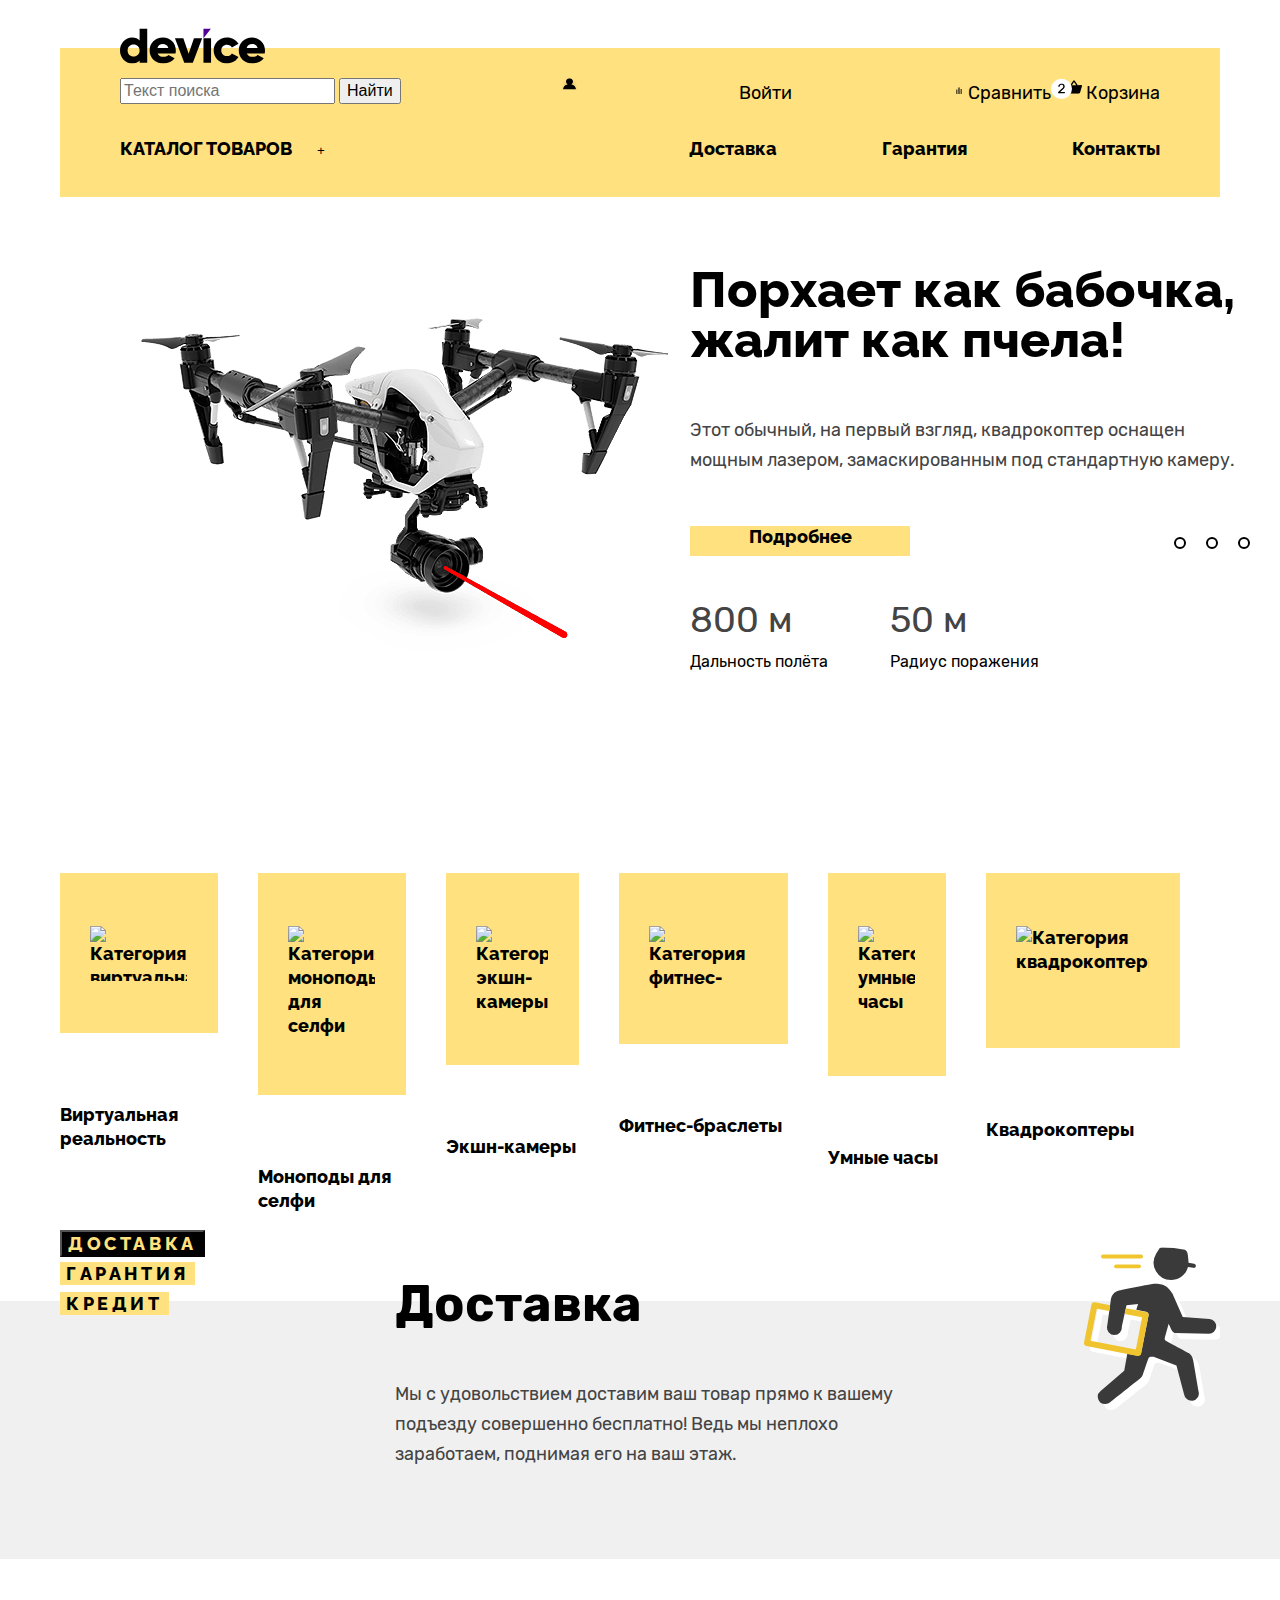
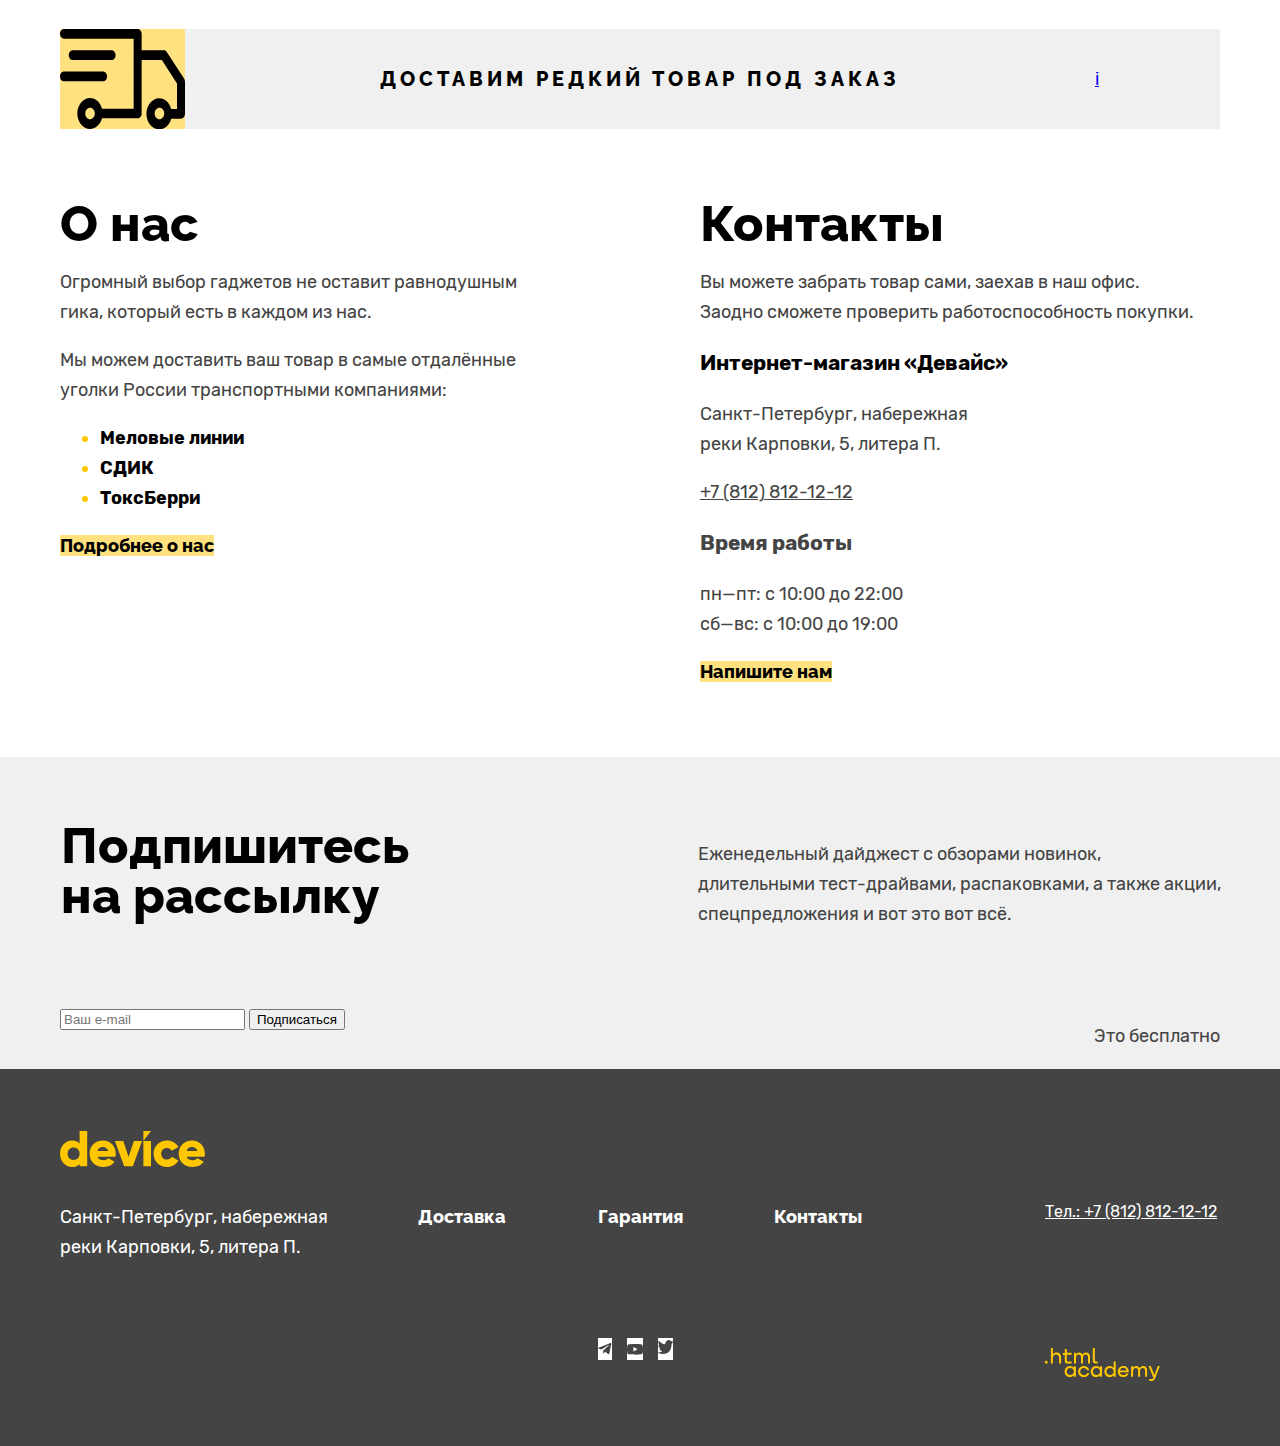
==== commit 2d42aa31: "Делает каталог на гридах" ====
--- a/index.html
+++ b/index.html
@@ -7,15 +7,13 @@
    </head>
    <body>
       <header class="page-header">
-         <div class="logo-header-container">
-            <a class="page-header-link" href="#">
-            <img class="header-logo" src="images/logo.svg" width="145" height="36" alt="Логотип сайта Девайс">
-            </a>
-         </div>
+         <a class="page-header-link" href="#">
+         <img class="header-logo" src="images/logo.svg" width="145" height="36" alt="Логотип сайта Девайс">
+         </a>
          <div class="user-container">
-            <div class="heder-form-basket">
+            <div class="header-form-basket">
                <div class="user-panel-form">
-                  <form class="user-panel-search" action="#" method="get">
+                  <form class="user-panel-search" action="#" method="post">
                      <input class="user-panel-search" type="search" name="search" placeholder="Текст поиска">
                      <button class="user-panel-search" type="submit">Найти</button>
                   </form>
@@ -40,10 +38,8 @@
                <div class="navigation-catalog">
                   <ul class="navigation-catalog-link-list">
                      <li class="navigation-catalog-item">
-                       <a class="link-catalog-main" href="catalog.html" >КАТАЛОГ ТОВАРОВ</a>
-                     </li>
-                     <li class="navigation-catalog-item">
-                       <button class="navigation-catalog-button navigation-catalog-close" type="button" name="navigation-catalog-button"> + </button>
+                        <a class="link-catalog-main" href="catalog.html">Каталог товаров</a>
+                        <button class="navigation-catalog-button navigation-catalog-close" type="button" name="navigation-catalog-button"> + </button>
                      </li>
                   </ul>
                   <!-- <ul class="navigation-catalog-list">
@@ -336,60 +332,62 @@
          </section>
       </main>
       <footer class="page-footer">
-         <div class="footer-logo-adress">
-            <img class="footer-logo" src="images/logo-footer.svg" alt="Логотип сайта Девайс">
-         </div>
-         <div class="footer-wrapper">
-            <section class="footer-adress-wrapper">
-               <h3 class="visually-hidden">Подвал сайта </h3>
-               <p class="footer-menu-adress">Санкт-Петербург, набережная<br>реки Карповки, 5, литера П.</p>
-            </section>
-            <section class="footer-menu-social">
-               <div class="footer-menu-wrapper">
-                  <ul class="footer-menu-list">
-                     <li class="footer-menu-item">
-                        <a class="footer-menu-link" href="delivery.html">Доставка</a>
-                     </li>
-                     <li class="footer-menu-item">
-                        <a class="footer-menu-link" href="warranty.html">Гарантия</a>
-                     </li>
-                     <li class="footer-menu-item">
-                        <a class="footer-menu-link" href="contacts.html">Контакты</a>
-                     </li>
-                  </ul>
-               </div>
-               <div class="footer-social">
-                  <h3 class="visually-hidden">Социальные сети</h3>
-                  <ul class="footer-social-list">
-                     <li class="footer-social-item">
-                        <a class="social-button" href="https://t.me/htmlacademy">
-                        <img class="social-button-telegram" src="images/icon-telegram.svg" width="14" height="12"
-                           alt="Телеграм"></a>
-                     </li>
-                     <li class="footer-social-item">
-                        <a class="social-button" href="https://www.youtube.com/user/htmlacademyru">
-                        <img class="social-button-youtube" src="images/icon-youtube.svg" width="16" height="11"
-                           alt="Ютюб"></a>
-                     </li>
-                     <li class="footer-social-item">
-                        <a class="social-button" href="https://twitter.com/htmlacademy_ru">
-                        <img class="social-button-telegram" src="images/icon-twitter.svg" width="15" height="15"
-                           alt="Твиттер"></a>
-                     </li>
-                  </ul>
-               </div>
-            </section>
-            <section class="footer-phone-html">
-               <div class="footer-menu-phone">
-                  <h3 class="visually-hidden">Номер телефона</h3>
-                  <a class="footer-contacts-text" href="tel:88128121212">Тел.: +7 (812) 812-12-12</a>
-               </div>
-               <div class="footer-htmlacademy">
-                  <a class="footer-htmlacademy-link" href="https://htmlacademy.ru/">
-                  <img class="footer-htmlacademy-logo" src="images/logo-htmlacademy.svg " width="115" height="33"
-                     alt="Разработчик сайта HTML-академия"></a>
-               </div>
-            </section>
+         <div class="footer-container">
+            <div class="footer-logo-adress">
+               <img class="footer-logo" src="images/logo-footer.svg" alt="Логотип сайта Девайс">
+            </div>
+            <div class="footer-wrapper">
+               <section class="footer-adress-wrapper">
+                  <h3 class="visually-hidden">Подвал сайта </h3>
+                  <p class="footer-menu-adress">Санкт-Петербург, набережная<br>реки Карповки, 5, литера П.</p>
+               </section>
+               <section class="footer-menu-social">
+                  <div class="footer-menu-wrapper">
+                     <ul class="footer-menu-list">
+                        <li class="footer-menu-item">
+                           <a class="footer-menu-link" href="delivery.html">Доставка</a>
+                        </li>
+                        <li class="footer-menu-item">
+                           <a class="footer-menu-link" href="warranty.html">Гарантия</a>
+                        </li>
+                        <li class="footer-menu-item">
+                           <a class="footer-menu-link" href="contacts.html">Контакты</a>
+                        </li>
+                     </ul>
+                  </div>
+                  <div class="footer-social">
+                     <h3 class="visually-hidden">Социальные сети</h3>
+                     <ul class="footer-social-list">
+                        <li class="footer-social-item">
+                           <a class="social-button" href="https://t.me/htmlacademy">
+                           <img class="social-button-telegram" src="images/icon-telegram.svg" width="14" height="12"
+                              alt="Телеграм"></a>
+                        </li>
+                        <li class="footer-social-item">
+                           <a class="social-button" href="https://www.youtube.com/user/htmlacademyru">
+                           <img class="social-button-youtube" src="images/icon-youtube.svg" width="16" height="11"
+                              alt="Ютюб"></a>
+                        </li>
+                        <li class="footer-social-item">
+                           <a class="social-button" href="https://twitter.com/htmlacademy_ru">
+                           <img class="social-button-telegram" src="images/icon-twitter.svg" width="15" height="15"
+                              alt="Твиттер"></a>
+                        </li>
+                     </ul>
+                  </div>
+               </section>
+               <section class="footer-phone-html">
+                  <div class="footer-menu-phone">
+                     <h3 class="visually-hidden">Номер телефона</h3>
+                     <a class="footer-contacts-text" href="tel:88128121212">Тел.: +7 (812) 812-12-12</a>
+                  </div>
+                  <div class="footer-htmlacademy">
+                     <a class="footer-htmlacademy-link" href="https://htmlacademy.ru/">
+                     <img class="footer-htmlacademy-logo" src="images/logo-htmlacademy.svg " width="115" height="33"
+                        alt="Разработчик сайта HTML-академия"></a>
+                  </div>
+               </section>
+            </div>
          </div>
       </footer>
    </body>
--- a/styles/styles.css
+++ b/styles/styles.css
@@ -1,735 +1,963 @@
 @font-face {
-	font-family: "Raleway";
-	font-style: normal;
-	font-weight: 800;
-	src: url("../fonts/raleway/raleway-800.woff2") format("woff2");
-	font-display: swap;
+  font-family: "Raleway";
+  font-style: normal;
+  font-weight: 800;
+  src: url("../fonts/raleway/raleway-800.woff2") format("woff2");
+  font-display: swap;
 }
 
 @font-face {
-	font-family: "Rubik";
-	font-style: normal;
-	font-weight: 400;
-	src: url("../fonts/rubik/rubik-400.woff2") format("woff2");
-	font-display: swap;
+  font-family: "Rubik";
+  font-style: normal;
+  font-weight: 400;
+  src: url("../fonts/rubik/rubik-400.woff2") format("woff2");
+  font-display: swap;
 }
 
 @font-face {
-	font-family: "Rubik";
-	font-style: normal;
-	font-weight: 700;
-	src: url("../fonts/rubik/rubik-700.woff2") format("woff2");
-	font-display: swap;
+  font-family: "Rubik";
+  font-style: normal;
+  font-weight: 700;
+  src: url("../fonts/rubik/rubik-700.woff2") format("woff2");
+  font-display: swap;
 }
 
 html {
-	height: 100%;
+  height: 100%;
 }
 
 .img {
-	max-width: 100%;
-	height: auto;
-
+  max-width: 100%;
+  height: auto;
 }
 
 body {
-	display: flex;
-	flex-direction: column;
-	justify-content: center;
-	align-items: center;
-	min-height: 100%;
-	font-family: Rubik, Arial, sans-serif;
-	font-style: normal;
-	font-weight: 400;
-	font-size: 18px;
-	line-height: 30px;
-	color: #000000;
-	background-color: #ffffff;
+  display: flex;
+  flex-direction: column;
+  justify-content: center;
+  align-items: center;
+  min-height: 100%;
+
+  font-family: Rubik, Arial, sans-serif;
+  font-style: normal;
+  font-weight: 400;
+  font-size: 18px;
+  line-height: 30px;
+  color: #000000;
+
+  background-color: #ffffff;
 }
 
 .visually-hidden {
-	position: absolute;
-	width: 1px;
-	height: 1px;
-	margin: -1px;
-	border: 0;
-	padding: 0;
-	white-space: nowrap;
-	clip-path: inset(100%);
-	clip: rect(0 0 0 0);
-	overflow: hidden;
-}
-
-
-.logo-header-container {
-	margin: 20px auto -25px 200px;
-	width: 145px;
-
+  position: absolute;
+  width: 1px;
+  height: 1px;
+  margin: -1px;
+  border: 0;
+  padding: 0;
+  white-space: nowrap;
+  clip-path: inset(100%);
+  clip: rect(0 0 0 0);
+  overflow: hidden;
+}
+
+.page-header-link {
+  display: block;
+  margin: 20px auto -25px 200px;
+  width: 145px;
 }
 
 .user-container {
-	display: flex;
-	flex-wrap: wrap;
-	justify-content: space-between;
-	width: 1160px;
-	margin: 0 140px 0 140px;
-	background-color: #FFE17F;
-
-}
-
-.heder-form-basket {
-	display: flex;
-	flex-wrap: wrap;
-	justify-content: space-between;
-	width: 1040px;
-	margin: 30px 60px;
-
-}
-
-.user-panel-form {
-	display: block;
-	margin-bottom: 30px;
-	width: 517px;
+  display: flex;
+  flex-wrap: wrap;
+  justify-content: space-between;
+  width: 1160px;
+  margin: 0 140px 0 140px;
+  background-color: #ffe17f;
+}
+
+.header-form-basket {
+  display: flex;
+  flex-wrap: wrap;
+  justify-content: space-between;
+  width: 1040px;
+  margin: 30px 60px;
 }
 
 .user-panel-search {
-	font-size: 16px;
-	line-height: 20px;
-
+  font-size: 16px;
+  line-height: 20px;
+}
+.user-panel-enter {
+  display: flex;
+  justify-content: space-between;
+  min-width: 230px;
 }
 
 .user-panel-basket {
-	display: flex;
-	justify-content: space-between;
-	list-style: none;
-	padding: 0;
-	margin: 0;
+  display: flex;
+  justify-content: space-between;
+  list-style: none;
+  padding: 0;
+  margin: 0;
 }
 
 .user-panel-link {
-	color: #000000;
-	text-decoration: none;
+  color: #000000;
+  text-decoration: none;
 }
 
 .navigation {
-	display: flex;
-	flex-wrap: wrap;
-	justify-content: space-between;
-	width: 1160px;
-	margin: 0 60px 38px 60px;
-
-}
-
+  display: flex;
+  flex-wrap: wrap;
+  justify-content: space-between;
+  width: 1160px;
+  margin: 0 60px 38px 60px;
+}
 
 .navigation-catalog {
-	display: flex;
-	width: 293px;
-	margin-right: 60px;
-
+  display: flex;
+  width: 293px;
+  margin-right: 60px;
 }
 
 .navigation-catalog-link-list {
-	display: flex;
-	font-family: "Raleway", Arial, sans-serif;
-	font-style: normal;
-	font-weight: 800;
-	font-size: 18px;
-	line-height: 21px;
-	list-style: none;
-	padding: 0;
-	margin: 0;
+  display: flex;
+  font-family: "Raleway", Arial, sans-serif;
+  font-style: normal;
+  font-weight: 800;
+  font-size: 18px;
+  line-height: 21px;
+  list-style: none;
+  padding: 0;
+  margin: 0;
 }
 
 .navigation-catalog-button {
-	background-color: #FFE17F;
-	margin: 0;
-	padding: 0;
-	border: none;
-	width: 50px;
+  background-color: #ffe17f;
+  margin: 0;
+  padding: 0;
+  border: none;
+  width: 50px;
 }
 
 .navigation-container {
-	display: flex;
-	width: 471px;
-
+  display: flex;
+  width: 471px;
 }
 
 .link-catalog-main {
-	color: #000000;
-	text-decoration: none;
+  color: #000000;
+  text-decoration: none;
+  text-transform: uppercase;
 }
 
 .navigation-link {
-	color: #000000;
-	text-decoration: none;
-}
-
+  color: #000000;
+  text-decoration: none;
+}
 
 .navigation-list {
-	font-family: "Raleway", Arial, sans-serif;
-	font-style: normal;
-	font-weight: 800;
-	font-size: 18px;
-	line-height: 21px;
-	list-style: none;
-	text-decoration: none;
-	display: flex;
-	flex-wrap: wrap;
-	justify-content: space-between;
-	width: 471px;
-	margin: 0;
-	padding: 0;
-
+  font-family: "Raleway", Arial, sans-serif;
+  font-style: normal;
+  font-weight: 800;
+  font-size: 18px;
+  line-height: 21px;
+  list-style: none;
+  text-decoration: none;
+  display: flex;
+  flex-wrap: wrap;
+  justify-content: space-between;
+  width: 471px;
+  margin: 0;
+  padding: 0;
 }
 
 .main-container {
-	flex-grow: 1;
+  flex-grow: 1;
 }
 
 /* Слайдер промо-товаров */
 
 .promo-content-container {
-	display: flex;
-	justify-content: space-around;
-	width: 1160px;
-	margin: 0 140px 70px 140px;
-
+  display: flex;
+  justify-content: space-around;
+  width: 1160px;
+  margin: 0 140px 70px 140px;
 }
 
 .promo-slider-image-block-conainer {
-	display: flex;
-	width: 560px;
-	align-items: center;
+  display: flex;
+  width: 560px;
+  align-items: center;
 }
 
 .promo-slider-image {
-	display: block;
-	flex-wrap: wrap;
-}
-
+  display: block;
+  flex-wrap: wrap;
+}
 
 .promo-slider-description {
-	display: flex;
-	width: 560px;
-}
-
+  display: flex;
+  width: 560px;
+}
 
 .promo-slider-list,
 .promo-slider-controls-list,
 .slider-description-list {
-	list-style: none;
-
-}
-
+  list-style: none;
+}
 
 .promo-slider-title {
-	font-family: "Raleway", Arial, sans-serif;
-	font-style: normal;
-	font-weight: 800;
-	font-size: 50px;
-	line-height: 50px;
-	color: #000000;
-
-
+  font-family: "Raleway", Arial, sans-serif;
+  font-style: normal;
+  font-weight: 800;
+  font-size: 50px;
+  line-height: 50px;
+  color: #000000;
 }
 
 .promo-slider-text {
-	color: #444444;
-	margin-bottom: 51px;
-}
-
+  color: #444444;
+  margin-bottom: 51px;
+}
 
 .promo-slider-link-button {
-
-	font-family: "Raleway", Arial, sans-serif;
-	font-style: normal;
-	font-weight: 800;
-	font-size: 18px;
-	line-height: 21px;
-	text-align: center;
-	background-color: #FFE17F;
-	color: #000000;
-	text-decoration: none;
-	width: 220px;
-	padding: 0;
-	margin: 0;
+  font-family: "Raleway", Arial, sans-serif;
+  font-style: normal;
+  font-weight: 800;
+  font-size: 18px;
+  line-height: 21px;
+  text-align: center;
+  background-color: #ffe17f;
+  color: #000000;
+  text-decoration: none;
+  width: 220px;
+  padding: 0;
+  margin: 0;
 }
 
 .arrow {
-	border: none;
-	margin: 0;
-	padding: 0;
-
+  border: none;
+  margin: 0;
+  padding: 0;
 }
 
 .promo-slider-controls-list {
-	display: flex;
-	justify-content: space-between;
-	padding: 0;
-	margin: 0;
-	width: 76px;
-
+  display: flex;
+  justify-content: space-between;
+  padding: 0;
+  margin: 0;
+  width: 76px;
 }
 
 .promo-slider-controls-button {
-	margin: 0;
-	padding: 0;
-
-	width: 12px;
-	height: 12px;
-	background-color: #FFFFFF;
-	border: 2px solid #000000;
-	border-radius: 50%;
-
-
+  margin: 0;
+  padding: 0;
+
+  width: 12px;
+  height: 12px;
+  background-color: #ffffff;
+  border: 2px solid #000000;
+  border-radius: 50%;
 }
 
 .description-value {
-	font-size: 36px;
-	line-height: 30px;
-	color: #444444;
+  font-size: 36px;
+  line-height: 30px;
+  color: #444444;
 }
 
 .description-name {
-	font-size: 16px;
-	line-height: 30px;
-	color: #000000;
+  font-size: 16px;
+  line-height: 30px;
+  color: #000000;
 }
 
 .slider-more-controllers {
-	display: flex;
-	flex-wrap: wrap;
-	justify-content: space-between;
-	width: 560px;
-	margin-bottom: 49px;
+  display: flex;
+  flex-wrap: wrap;
+  justify-content: space-between;
+  width: 560px;
+  margin-bottom: 49px;
 }
 
 .promo-slider-controls-list {
-	display: flex;
-	flex-wrap: wrap;
-	justify-content: space-between;
+  display: flex;
+  flex-wrap: wrap;
+  justify-content: space-between;
 }
 
 .slider-properties {
-	display: flex;
-	width: 400px;
-	padding-bottom: 38px;
-	margin-bottom: 70px;
+  display: flex;
+  width: 400px;
+  padding-bottom: 38px;
+  margin-bottom: 70px;
 }
 
 .catalog-description-name-value {
-	width: 200px;
-	margin-right: 20px;
+  width: 200px;
+  margin-right: 20px;
 }
 
 .description-name,
 .description-value {
-	margin: 0;
-	padding: 0;
+  margin: 0;
+  padding: 0;
 }
 
 .description-value {
-	padding-bottom: 12px;
-}
-
+  padding-bottom: 12px;
+}
 
 /* Категории товаров */
 
 .category-image {
-	display: flex;
-	flex-wrap: wrap;
-	justify-content: space-between;
-	width: 1160px;
-	margin: 0 140px 70px 140px;
+  display: flex;
+  flex-wrap: wrap;
+  justify-content: space-between;
+  width: 1160px;
+  margin: 0 140px 70px 140px;
 }
 
 .category-image-list {
-	font-family: "Raleway", Arial, sans-serif;
-	font-style: normal;
-	font-weight: 800;
-	font-size: 18px;
-	line-height: 24px;
-	list-style: none;
-	color: #000000;
-	display: flex;
-	padding: 0;
-	margin: 0;
-}
-
+  font-family: "Raleway", Arial, sans-serif;
+  font-style: normal;
+  font-weight: 800;
+  font-size: 18px;
+  line-height: 24px;
+  list-style: none;
+  color: #000000;
+  display: flex;
+  padding: 0;
+  margin: 0;
+}
 
 .category-item {
-	display: block;
-	margin-right: 40px;
-	padding: 53px 31px 52px 30px;
-	margin: 0 40px 70px 0;
-	background-color: #ffe17f;
+  display: block;
+  margin-right: 40px;
+  padding: 53px 31px 52px 30px;
+  margin: 0 40px 70px 0;
+  background-color: #ffe17f;
 }
 
 .category-link {
-	list-style: none;
-	color: #000000;
-	text-decoration: none;
+  list-style: none;
+  color: #000000;
+  text-decoration: none;
 }
 
 /* Преимущества */
 .benefits-container {
-	display: flex;
-	justify-content: flex-start;
-	background-color: #F0F0F0;
-	margin: 0 0 70px 0;
+  display: flex;
+  justify-content: flex-start;
+  background-color: #f0f0f0;
+  margin: 0 0 70px 0;
 }
 
 .benefits-wrapper {
-	display: flex;
-	flex-wrap: wrap;
-	justify-content: space-between;
-	width: 1160px;
-	background: none;
-	margin: -72px 140px 72px 140px;
-}
-
+  display: flex;
+  flex-wrap: wrap;
+  justify-content: space-between;
+  width: 1160px;
+  background: none;
+  margin: -72px 140px 72px 140px;
+}
 
 .benefits-buttons-list {
-	margin: 0;
-	padding: 0;
-	list-style: none;
+  margin: 0;
+  padding: 0;
+  list-style: none;
 }
 
 .benefits-buttons-item {
-	font-family: "Raleway", Arial, sans-serif;
-	font-style: normal;
-	font-weight: 800;
-	font-size: 18px;
-	line-height: 21px;
-	text-align: center;
-	letter-spacing: 0.2em;
-	text-transform: uppercase;
-	color: #000000;
-	background-color: #FFE17F;
-	border: 0;
+  font-family: "Raleway", Arial, sans-serif;
+  font-style: normal;
+  font-weight: 800;
+  font-size: 18px;
+  line-height: 21px;
+  text-align: center;
+  letter-spacing: 0.2em;
+  text-transform: uppercase;
+  color: #000000;
+  background-color: #ffe17f;
+  border: 0;
 }
 
 .benefits-buttons-item-choice {
-	font-family: "Raleway", Arial, sans-serif;
-	font-style: normal;
-	font-weight: 800;
-	font-size: 18px;
-	line-height: 21px;
-	letter-spacing: 0.2em;
-	text-transform: uppercase;
-	color: #FFE17F;
-	background-color: #000000;
+  font-family: "Raleway", Arial, sans-serif;
+  font-style: normal;
+  font-weight: 800;
+  font-size: 18px;
+  line-height: 21px;
+  letter-spacing: 0.2em;
+  text-transform: uppercase;
+  color: #ffe17f;
+  background-color: #000000;
 }
 
 .benefits-description-list,
 .benefits-image-list {
-	list-style: none;
+  list-style: none;
 }
 
 .benefits-title {
-	font-size: 50px;
-	line-height: 50px;
-
+  font-size: 50px;
+  line-height: 50px;
 }
 
 .benefits-description-text {
-	color: #444444;
+  color: #444444;
 }
 
 .benefits-image-item {
-	display: block;
-	margin: 0;
-	padding: 0;
-
-}
-
+  display: block;
+  margin: 0;
+  padding: 0;
+}
 
 /* Доставим редкий товар */
 
 .delivery {
-	width: 1160px;
-	margin: 70px 140px 70px 140px;
-}
-
+  width: 1160px;
+  margin: 70px 140px 70px 140px;
+}
 
 .delivery-container {
-	display: flex;
-	justify-content: space-between;
-	align-items: center;
-	background-color: #F0F0F0;
-	margin-bottom: 70px;
+  display: flex;
+  justify-content: space-between;
+  align-items: center;
+  background-color: #f0f0f0;
+  margin-bottom: 70px;
 }
 
 .delivery-card {
-	width: 125px;
-	height: 100px;
-	background-color: #FFE17F;
+  width: 125px;
+  height: 100px;
+  background-color: #ffe17f;
 }
 
 .benefits-item-description {
-	font-family: "Raleway", Arial, sans-serif;
-	font-style: normal;
-	font-weight: 800;
-	font-size: 20px;
-	line-height: 23px;
-	text-align: center;
-	letter-spacing: 0.2em;
-	text-transform: uppercase;
-	width: 910px;
-	background-color: #F0F0F0;
-
+  font-family: "Raleway", Arial, sans-serif;
+  font-style: normal;
+  font-weight: 800;
+  font-size: 20px;
+  line-height: 23px;
+  text-align: center;
+  letter-spacing: 0.2em;
+  text-transform: uppercase;
+  width: 910px;
+  background-color: #f0f0f0;
 }
 
 .benefits-item-info {
-	background-color: #F0F0F0;
+  background-color: #f0f0f0;
 }
 
 .benefits-item-info-link {
-	width: 125px;
+  width: 125px;
 }
 
 /* Блок "Контакты" и "О нас" */
 
 .about-contacts-container {
-	display: flex;
-	flex-wrap: wrap;
-	justify-content: space-between;
-	width: 1160px;
-	margin: 0 140px 70px;
+  display: flex;
+  flex-wrap: wrap;
+  justify-content: space-between;
+  width: 1160px;
+  margin: 0 140px 70px;
 }
 
 .info-container {
-	display: block;
-	margin: 0;
-	padding: 0;
-	width: 520px;
-
+  display: block;
+  margin: 0;
+  padding: 0;
+  width: 520px;
 }
 
 .contacts-container {
-	display: block;
-	margin: 0;
-	padding: 0;
-	width: 520px;
-
+  display: block;
+  margin: 0;
+  padding: 0;
+  width: 520px;
 }
 
 .info-container-title {
-	font-family: "Raleway", Arial, sans-serif;
-	font-style: normal;
-	font-weight: 800;
-	font-size: 50px;
-	line-height: 50px;
-	color: #000000;
-	margin: 0;
-	padding: 0;
-	margin-block-start: 0;
-	margin-block-end: 0;
-
-}
-
+  font-family: "Raleway", Arial, sans-serif;
+  font-style: normal;
+  font-weight: 800;
+  font-size: 50px;
+  line-height: 50px;
+  color: #000000;
+  margin: 0;
+  padding: 0;
+  margin-block-start: 0;
+  margin-block-end: 0;
+}
 
 .contacts-info {
-	color: #444444;
-	padding-left: 0;
-	list-style: none;
+  color: #444444;
+  padding-left: 0;
+  list-style: none;
 }
 
 .info-brands-list {
-	color: #FFC700;
+  color: #ffc700;
 }
 
 .red-dot {
-	font-family: "Rubik", Arial, sans-serif;
-	font-style: normal;
-	font-weight: 700;
-	font-size: 18px;
-	line-height: 20px;
-	color: #000000;
+  font-family: "Rubik", Arial, sans-serif;
+  font-style: normal;
+  font-weight: 700;
+  font-size: 18px;
+  line-height: 20px;
+  color: #000000;
 }
 
 .contacts-info-link {
-	font-family: "Raleway", Arial, sans-serif;
-	font-style: normal;
-	font-weight: 800;
-	font-size: 18px;
-	line-height: 21px;
-	background-color: #FFE17F;
-	color: #000000;
-	text-decoration: none;
+  font-family: "Raleway", Arial, sans-serif;
+  font-style: normal;
+  font-weight: 800;
+  font-size: 18px;
+  line-height: 21px;
+  background-color: #ffe17f;
+  color: #000000;
+  text-decoration: none;
 }
 
 .footer-adress-text {
-	color: #444444;
+  color: #444444;
 }
 
 .footer-working-hours {
-	color: #444444;
-}
-
+  color: #444444;
+}
 
 /* Подписка на рассылку */
 .mailing-container {
-	background-color: #F0F0F0;
-
+  background-color: #f0f0f0;
 }
 
 .mailing-text-wrapper {
-	display: flex;
-	justify-content: space-between;
-	width: 1160px;
-	margin: 64px 133px 56px 141px;
-	padding-top: 64px;
-
-
+  display: flex;
+  justify-content: space-between;
+  width: 1160px;
+  margin: 64px 133px 56px 141px;
+  padding-top: 64px;
 }
 
 .mailing-form-wrapper {
-	display: flex;
-	width: 1160px;
-	justify-content: space-between;
-	margin-left: 140px;
+  display: flex;
+  width: 1160px;
+  justify-content: space-between;
+  margin-left: 140px;
 }
 
 .mailing-description {
-	color: #444444;
+  color: #444444;
 }
 
 /* Футер */
 
 .page-footer {
-	background-color: #444444;
-
+  background-color: #444444;
 }
 
 .footer-wrapper {
-	display: flex;
-	justify-content: space-between;
-	width: 1440px;
+  display: flex;
+  justify-content: space-between;
+  width: 1440px;
 }
 
 .footer-adress-wrapper {
-	width: 239px;
-	margin: 0 119px 77px 140px;
+  width: 239px;
+  margin: 0 119px 77px 140px;
 }
 
 .footer-menu-wrapper {
-	margin-bottom: 102px;
-
+  margin-bottom: 102px;
 }
 
 .footer-menu-social {
-	display: flex;
-	flex-direction: column;
-	width: 444px;
-	margin: 0 183px 61px 0;
+  display: flex;
+  flex-direction: column;
+  width: 444px;
+  margin: 0 183px 61px 0;
 }
 
 .footer-phone-html {
-	width: 175px;
-	margin: 0 140px 65px 0;
+  width: 175px;
+  margin: 0 140px 65px 0;
 }
 
 .footer-menu-phone {
-	display: flex;
-	margin-bottom: 63px;
-
+  display: flex;
+  margin-bottom: 63px;
 }
 
 .footer-htmlacademy {
-	display: flex;
-
+  display: flex;
 }
 
 .footer-htmlacademy-link {
-	padding: 0;
-	margin: 0;
+  padding: 0;
+  margin: 0;
 }
 
 .footer-logo {
-	display: block;
-	margin: 62px 1154px 35px 140px;
-	margin-bottom: 35px;
-	width: 145px;
+  display: block;
+  margin: 62px 1154px 35px 140px;
+  margin-bottom: 35px;
+  width: 145px;
 }
 
 .footer-menu-adress {
-	color: #FFFFFF;
-	width: 300px;
-	margin: 0;
-	padding: 0;
+  color: #ffffff;
+  width: 300px;
+  margin: 0;
+  padding: 0;
 }
 
 .footer-menu-list {
-	display: flex;
-	justify-content: space-between;
-	width: 444px;
-	margin: 0;
-	padding: 0;
-	list-style: none;
+  display: flex;
+  justify-content: space-between;
+  width: 444px;
+  margin: 0;
+  padding: 0;
+  list-style: none;
 }
 
 .footer-menu-link {
-	font-family: "Raleway", Arial, sans-serif;
-	font-style: normal;
-	font-weight: 800;
-	font-size: 18px;
-	line-height: 21px;
-	color: #FFFFFF;
-	text-decoration: none;
+  font-family: "Raleway", Arial, sans-serif;
+  font-style: normal;
+  font-weight: 800;
+  font-size: 18px;
+  line-height: 21px;
+  color: #ffffff;
+  text-decoration: none;
 }
 
 .footer-contacts-text {
-	font-weight: 400;
-	font-size: 16px;
-	line-height: 20px;
-	color: #FFFFFF;
-	margin-bottom: 63px;
-}
-
-
+  font-weight: 400;
+  font-size: 16px;
+  line-height: 20px;
+  color: #ffffff;
+  margin-bottom: 63px;
+}
 
 /* Социальные сети */
 
 .footer-social-list {
-	display: flex;
-	width: 450px;
-	justify-content: center;
-	margin: 0;
-	padding: 0;
-	list-style: none;
-
-
-}
-
+  display: flex;
+  width: 450px;
+  justify-content: center;
+  margin: 0;
+  padding: 0;
+  list-style: none;
+}
 
 .social-button {
-	width: 40px;
-	height: 40px;
-	margin-right: 15px;
-	margin-bottom: 15px;
-	background-color: #FFFFFF;
-
+  width: 40px;
+  height: 40px;
+  margin-right: 15px;
+  margin-bottom: 15px;
+  background-color: #ffffff;
 }
 
 .social-button:nth-child(3n) {
-	margin-right: 0;
-
-}
-
+  margin-right: 0;
+}
 
 .footer-htmlacademy-logo {
-	margin: 0;
-	padding: 0;
-	display: block;
-	margin-right: 140px;
-
-}
-
+  margin: 0;
+  padding: 0;
+  display: block;
+  margin-right: 140px;
+}
+
+.catalog-sorting-wrapper {
+  width: 980px;
+}
+.product-card-price {
+  min-width: 100px;
+}
+
+.product-card-price {
+  font-family: "Rubik", Arial, sans-serif;
+  font-style: normal;
+  font-weight: 400;
+  font-size: 18px;
+  line-height: 21px;
+}
+
+.catalog-download-more-button {
+  display: block;
+  width: 760px;
+
+  padding-top: 25px;
+  padding-bottom: 25px;
+
+  font-family: "Raleway", sans-serif;
+  font-size: 16px;
+  line-height: 19px;
+  font-weight: 800;
+  text-transform: uppercase;
+  letter-spacing: 0.2em;
+
+  background-color: #ffffff;
+  border: 3px solid #e5e5e5;
+
+  text-align: center;
+  text-decoration: none;
+  color: #000000;
+  margin: 0;
+  margin-bottom: 40px;
+}
+
+/* Пагинация */
+
+.pagination {
+  display: block;
+  width: 760px;
+  margin: 0 40px 44px 40px;
+}
+
+.pagination-list {
+  margin: 0;
+  list-style: none;
+  display: flex;
+  justify-content: space-between;
+  padding: 25px;
+  background: #ebebeb;
+}
+
+.pagination-item-link {
+  text-decoration: none;
+  color: #000000;
+
+  font-family: "Raleway", Arial, sans-serif;
+  font-style: normal;
+  font-weight: 800;
+  font-size: 18px;
+  line-height: 21px;
+
+  display: flex;
+  align-items: center;
+  letter-spacing: 0.2em;
+  text-transform: uppercase;
+}
+
+.pagination-page-number {
+  display: block;
+  min-width: 40px;
+  text-decoration: none;
+  font-weight: 400;
+  font-size: 16px;
+  line-height: 20px;
+  color: #444444;
+  opacity: 0.3;
+  padding: 0;
+  margin: 0;
+}
+
+.pagination-item:first-child {
+  margin-right: auto;
+}
+
+.pagination-item:last-child {
+  margin-left: auto;
+}
 
 /* Catalog */
 
-main-inner {
+.main-inner {
+  flex-grow: 1;
+}
+
+.inner-header {
+  display: flex;
+}
+
+.inner-header-title {
+  display: block;
+
+  font-family: "Raleway", Arial, sans-serif;
+  font-style: normal;
+  font-weight: 800;
+  font-size: 50px;
+  line-height: 50px;
+  color: #000000;
+
+  width: 541px;
+  margin-left: 200px;
+  margin-right: 699px;
+  margin-bottom: 16px;
+}
+
+.menu-inner-list {
+  margin: 0;
+  padding: 0;
+
+  display: flex;
+  justify-content: space-between;
+  width: 429px;
+  margin-left: 200px;
+  padding-bottom: 35px;
+  list-style: none;
+}
+
+.menu-inner-link {
+  font-size: 16px;
+  line-height: 19px;
+  text-decoration: none;
+}
+
+.catalog-block-wrapper {
+  display: flex;
+  background-color: #f0f0f0;
+}
+
+.catalog-filter-wrapper {
+  background-color: #f0f0f0;
+  display: flex;
+  flex-direction: column;
+}
+
+.catalog-filter,
+.sorting-title {
+  font-family: "Raleway", Arial, sans-serif;
+  font-style: normal;
+  font-weight: 800;
+  font-size: 16px;
+  line-height: 19px;
+  color: #000000;
+  margin-left: 120px;
+}
+
+.catalog-filter-form {
+  width: 320px;
+  margin-left: 120px;
+}
+
+.catalog-filter-title {
+  font-weight: 700;
+  line-height: 20px;
+}
+
+.catalog-download-more-button-container {
+  margin: 0 auto;
+}
+.catalog-download-more {
+  display: flex;
+  justify-content: center;
+  align-content: center;
+}
+
+.control-input {
+  font-size: 16px;
+  line-height: 19px;
+}
+
+.button-view {
+  font-family: "Raleway", Arial, sans-serif;
+  font-style: normal;
+  font-weight: 800;
+  font-size: 18px;
+  line-height: 21px;
+  color: #000000;
+  background: #ffe17f;
+  border: none;
+}
+
+.sorting {
+  display: flex;
+  justify-content: space-around;
+  width: 840px;
+  background-color: #f0f0f0;
+}
+
+.catalog-pagination-wrapper {
+  display: flex;
+  flex-direction: column;
+  width: 840px;
+  margin: 0;
+  padding: 0;
+  background-color: #ffffff;
+}
+
+.grid-wrapper {
+  display: grid;
+  box-sizing: border-box;
+  background-color: #ffffff;
+  margin-bottom: 44px;
+}
+
+.product-card-list {
+  display: grid;
+  grid-template-columns: repeat(2, 1fr);
+  gap: 44px 40px;
+  padding: 0;
+  list-style: none;
+  margin: 70px 40px 44px 40px;
+}
+
+.product-card-link {
+  font-weight: 700;
+  line-height: 20px;
+  color: #000000;
+  text-decoration: none;
+  width: 360px;
+  margin: 0;
+  padding: 0;
+}
+
+.product-card-item {
+  display: flex;
+  flex-wrap: wrap;
+  width: 360px;
+}
+
+.product-card-image {
+  display: block;
+  width: 360px;
+  margin-bottom: 32px;
+}
+
+.catalog-product-card-wrapper {
+  display: flex;
+  flex-wrap: wrap;
+  width: 840px;
+  margin: 70px 40px 0 40px;
+  background-color: #ffffff;
+  font-weight: 700;
+  font-size: 18px;
+  line-height: 20px;
+  letter-spacing: -0.02em;
+}
+
+.product-card-wrapper {
+  display: flex;
+  width: 360px;
+}
+
+.product-card-link {
+  width: 300px;
+  font-size: 18px;
+  line-height: 20px;
+  font-weight: 700;
+  color: inherit;
+  text-decoration: none;
+  letter-spacing: -0.02em;
+}
+
+.product-card-price {
+  align-self: flex-start;
+  text-align: right;
+}
+
+/* Catalog на флексах */
+
+/* main-inner {
 	flex-grow: 1;
 }
 
@@ -903,84 +1131,4 @@
 	display: flex;
 	width: 360px;
 
-}
-
-.product-card-price {
-	width: 100px;
-}
-
-.product-card-price {
-	font-family: "Rubik", Arial, sans-serif;
-	font-style: normal;
-	font-weight: 400;
-	font-size: 18px;
-	line-height: 21px;
-}
-
-.catalog-download-more {
-	display: flex;
-	margin: 0 40px 44px 40px;
-	font-family: "Raleway", Arial, sans-serif;
-	font-style: normal;
-	font-weight: 800;
-	font-size: 16px;
-	line-height: 19px;
-	color: #000000;
-
-}
-
-.catalog-download-more-button {
-	font-family: "Raleway", Arial, sans-serif;
-	font-style: normal;
-	font-weight: 800;
-	font-size: 16px;
-	line-height: 19px;
-	color: #000000;
-
-	background-color: #FFFFFF;
-	margin: 0;
-	width: 760px;
-	padding: 18px 295px 18px 295px;
-	border: 3px solid #E5E5E5;
-
-
-}
-
-/* Пагинация */
-.pagination {
-	display: flex;
-	justify-content: space-between;
-	align-items: center;
-	width: 760px;
-	background-color: #F0F0F0;
-	margin: 0 40px 78px 40px;
-	padding: 25px;
-}
-
-.pagination-item-more-list {
-	display: flex;
-	margin: 0;
-	padding: 10px;
-	list-style: none;
-	width: 200px;
-	justify-content: space-between;
-}
-
-.pagination-item-link {
-	color: #444444;
-	text-decoration: none;
-	margin: 0;
-	padding: 0;
-	opacity: 0.3;
-}
-
-.pagination-item-link-back,
-.pagination-item-link-forward {
-	font-family: "Raleway", Arial, sans-serif;
-	font-style: normal;
-	font-weight: 800;
-	font-size: 18px;
-	line-height: 21px;
-	color: #000000;
-	text-decoration: none;
-}
+} */
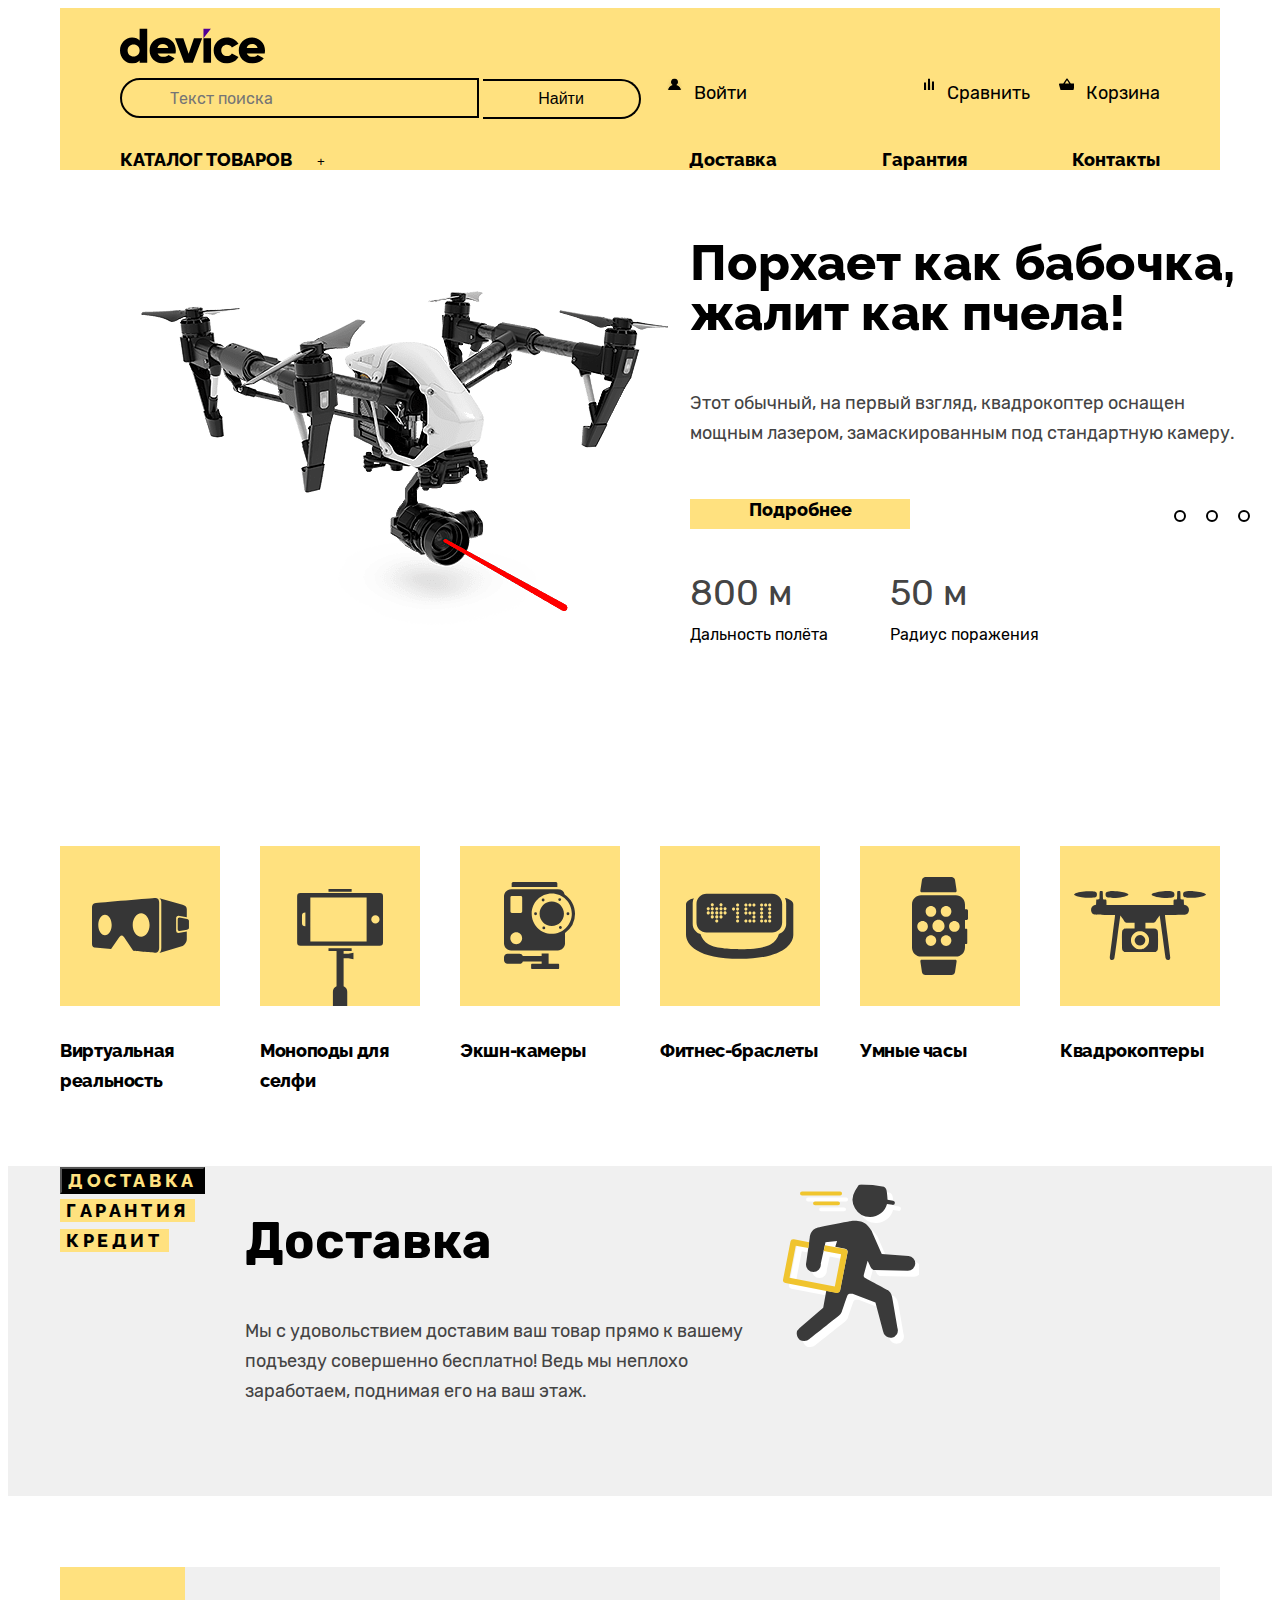
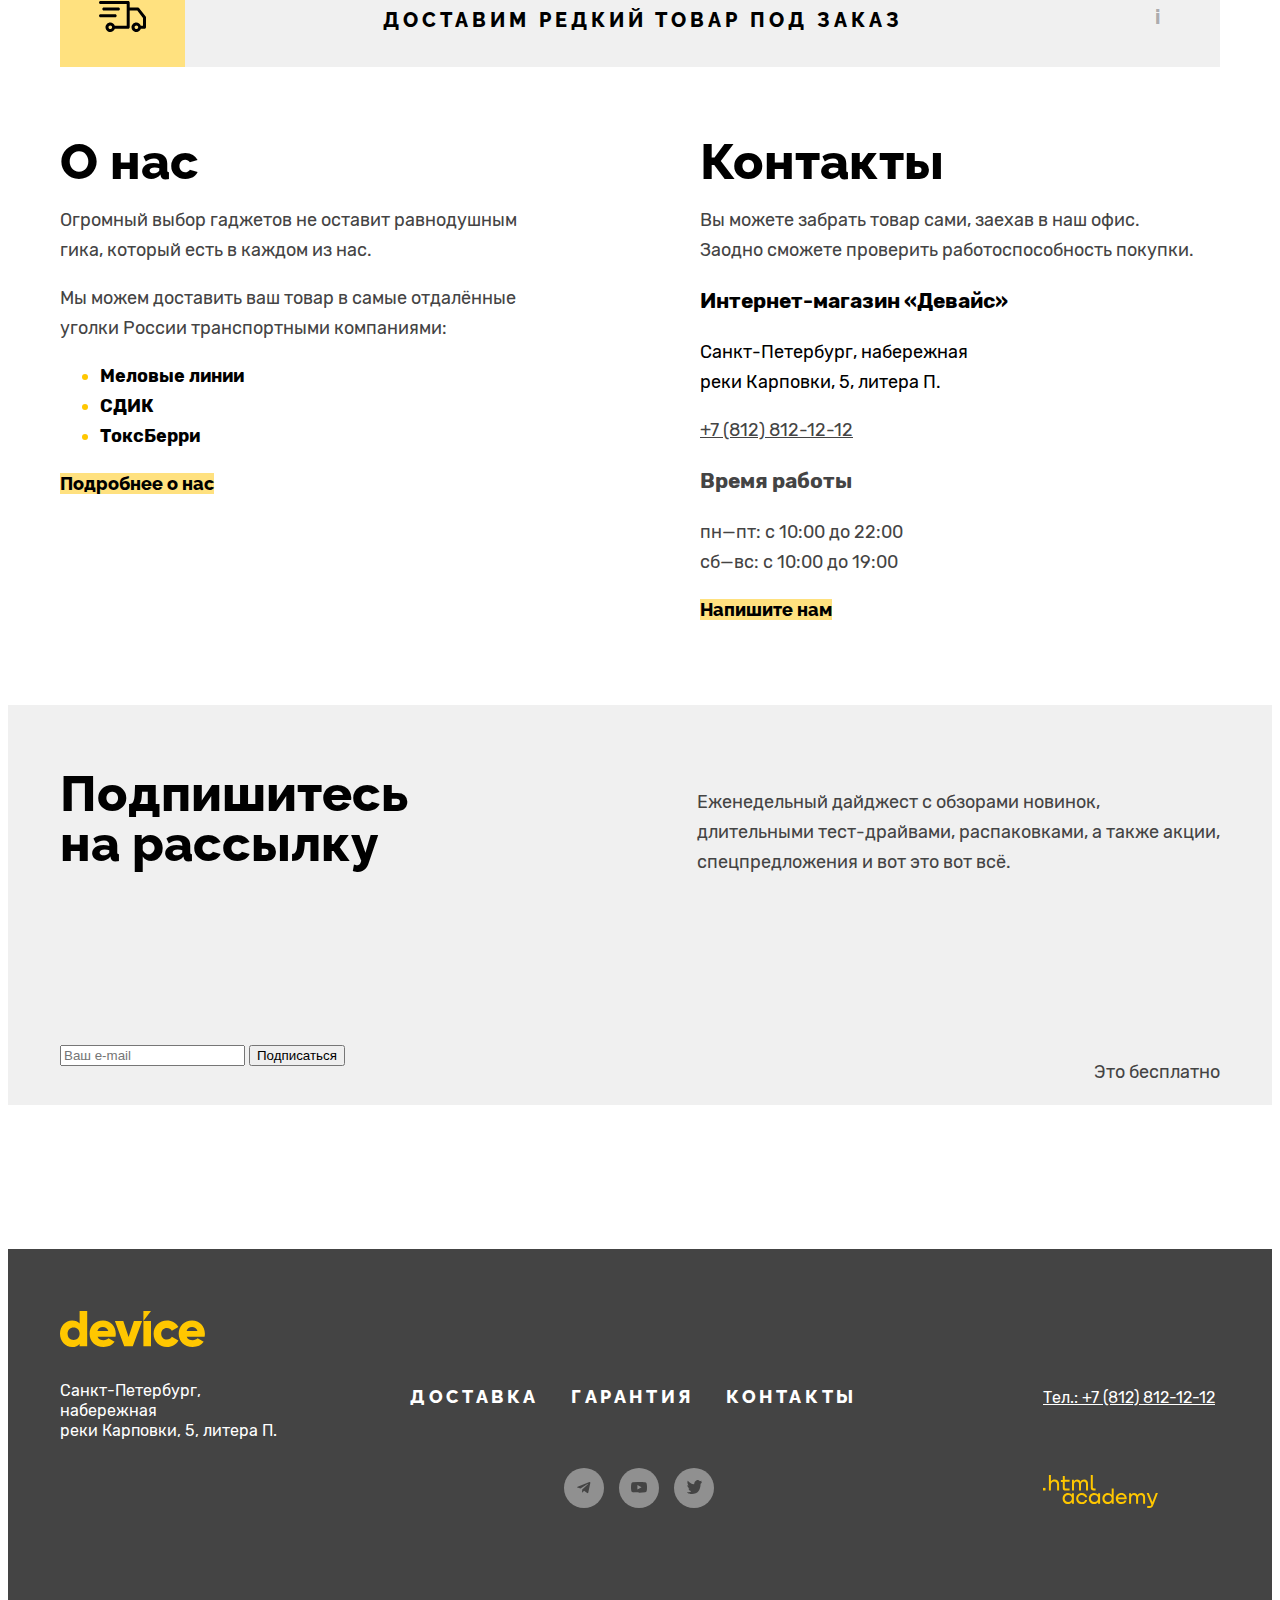
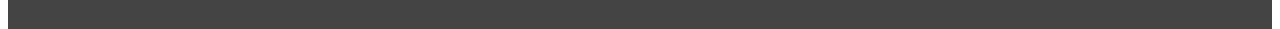
==== commit a25e5d09: "Merge pull request #7 from VolyaSin/master" ====
--- a/index.html
+++ b/index.html
@@ -6,86 +6,92 @@
       <link rel="stylesheet" href="styles/styles.css">
    </head>
    <body>
-      <header class="page-header">
+      <header class="page-header ">
          <a class="page-header-link" href="#">
          <img class="header-logo" src="images/logo.svg" width="145" height="36" alt="Логотип сайта Девайс">
          </a>
          <div class="user-container">
             <div class="header-form-basket">
-               <div class="user-panel-form">
-                  <form class="user-panel-search" action="#" method="post">
-                     <input class="user-panel-search" type="search" name="search" placeholder="Текст поиска">
-                     <button class="user-panel-search" type="submit">Найти</button>
-                  </form>
-               </div>
-               <div class="user-panel-enter">
-                  <img class="user-panel-image" src="images/icon-user.svg" width="15" height="12" alt="пользователь">
-                  <a class="user-panel-link" href="#">Войти</a>
-               </div>
-               <ul class="user-panel-basket">
-                  <li class="user-panel-item">
-                     <img class="user-panel-image" src="images/icon-scale.svg" width="10" height="12"
-                        alt="шкала сравнения">
-                     <a class="user-panel-link" href="compare.html">Сравнить</a>
-                  </li>
-                  <li class="user-panel-item">
-                     <img class="user-panel-image" src="images/icon-group-cart.svg" width="31" height="21" alt="корзина">
+               <div class="header-form-wrapper">
+                  <ul class="user-container-form-list">
+                     <li class="user-container-form-item">
+                        <div class="form-wrapper">
+                           <form class="header-form" action="#" method="post">
+                              <input class="header-form-search" type="search" name="search" placeholder="Текст поиска">
+                              <button class="header-form-button" type="submit">Найти</button>
+                           </form>
+                        </div>
+                     </li>
+                     <li class="user-panel-item user">
+                        <!-- <img class="user-panel-image" src="images/icon-user.svg" width="15" height="12" alt="пользователь"> -->
+                        <a class="user-panel-link " href="#">Войти</a>
+                     </li>
+                  </ul>
+               </div>
+               <ul class="user-panel-list">
+                  <li class="user-panel-item compare">
+                     <!-- <img class="user-panel-image" src="images/icon-scale.svg" width="10" height="12"
+                        alt="шкала сравнения"> -->
+                     <a class="user-panel-link " href="compare.html">Сравнить</a>
+                  </li>
+                  <li class="user-panel-item basket">
+                     <!-- <img class="user-panel-image" src="images/icon-group-cart.svg" width="31" height="21" alt="корзина"> -->
                      <a class="user-panel-link" href="basket.html">Корзина</a>
                   </li>
                </ul>
             </div>
-            <nav class="navigation">
-               <div class="navigation-catalog">
-                  <ul class="navigation-catalog-link-list">
-                     <li class="navigation-catalog-item">
-                        <a class="link-catalog-main" href="catalog.html">Каталог товаров</a>
-                        <button class="navigation-catalog-button navigation-catalog-close" type="button" name="navigation-catalog-button"> + </button>
-                     </li>
-                  </ul>
-                  <!-- <ul class="navigation-catalog-list">
-                     <div class="navigation-item-wrapper">
-                        <li class="navigation-catalog-item">
-                          <a href="#" class="navigation-catalog-link">Виртуальная реальность</a>
-                        </li>
-                        <li class="navigation-catalog-item">
-                          <a href="catalog.html" class="navigation-catalog-link">Моноподы для cелфи</a>
-                        </li>
-                        <li class="navigation-catalog-item">
-                          <a href="#" class="navigation-catalog-link">Экшн-камеры</a>
-                        </li>
-                      </div>
-                      <div class="navigation-item-wrapper">
-                        <li class="navigation-catalog-item">
-                          <a href="#" class="navigation-catalog-link">Фитнес-браслеты</a>
-                        </li>
-                        <li class="navigation-catalog-item">
-                          <a href="#" class="navigation-catalog-link">Умные часы</a>
-                        </li>
-                      </div>
-                      <div class="navigation-item-wrapper">
-                        <li class="navigation-catalog-item">
-                          <a href="#" class="navigation-catalog-link">Квадрокоптеры</a>
-                        </li>
-                      </div>
-                     </ul> -->
-               </div>
-               <div class="navigation-container">
-                  <ul class="navigation-list">
-                     <li class="navigation-item">
-                        <a class="navigation-link" href="delivery.html">Доставка</a>
-                     </li>
-                     <li class="navigation-item">
-                        <a class="navigation-link" href="warranty.html">Гарантия</a>
-                     </li>
-                     <li class="navigation-item">
-                        <a class="navigation-link" href="contacts.html">Контакты</a>
-                     </li>
-                  </ul>
-               </div>
-            </nav>
          </div>
+         <nav class="navigation">
+            <div class="navigation-catalog">
+               <ul class="navigation-catalog-link-list">
+                  <li class="navigation-catalog-item">
+                     <a class="link-catalog-main" href="catalog.html">Каталог товаров</a>
+                     <button class="navigation-catalog-button navigation-catalog-close" type="button" name="navigation-catalog-button"> + </button>
+                  </li>
+               </ul>
+               <!-- <ul class="navigation-catalog-list">
+                  <div class="navigation-item-wrapper">
+                     <li class="navigation-catalog-item">
+                       <a href="#" class="navigation-catalog-link">Виртуальная реальность</a>
+                     </li>
+                     <li class="navigation-catalog-item">
+                       <a href="catalog.html" class="navigation-catalog-link">Моноподы для cелфи</a>
+                     </li>
+                     <li class="navigation-catalog-item">
+                       <a href="#" class="navigation-catalog-link">Экшн-камеры</a>
+                     </li>
+                   </div>
+                   <div class="navigation-item-wrapper">
+                     <li class="navigation-catalog-item">
+                       <a href="#" class="navigation-catalog-link">Фитнес-браслеты</a>
+                     </li>
+                     <li class="navigation-catalog-item">
+                       <a href="#" class="navigation-catalog-link">Умные часы</a>
+                     </li>
+                   </div>
+                   <div class="navigation-item-wrapper">
+                     <li class="navigation-catalog-item">
+                       <a href="#" class="navigation-catalog-link">Квадрокоптеры</a>
+                     </li>
+                   </div>
+                  </ul> -->
+            </div>
+            <div class="navigation-container">
+               <ul class="navigation-list">
+                  <li class="navigation-item">
+                     <a class="navigation-link" href="delivery.html">Доставка</a>
+                  </li>
+                  <li class="navigation-item">
+                     <a class="navigation-link" href="warranty.html">Гарантия</a>
+                  </li>
+                  <li class="navigation-item">
+                     <a class="navigation-link" href="contacts.html">Контакты</a>
+                  </li>
+               </ul>
+            </div>
+         </nav>
       </header>
-      <main class="main-container">
+      <main class="main-container container">
          <h1 class="visually-hidden">Интернет-магазин Девайс</h1>
          <section class="promo-content-container">
             <div class="promo-slider-image-block-conainer">
@@ -94,16 +100,23 @@
                <div class="promo-slider-image">
                   <ul class="promo-slider-list">
                      <li class="promo-slider-image-item">
-                        <img class="promo-slider-image" src="images/sliders/slider-1.png" width="560" height="560"
-                           alt="Квадрокоптер">
+                        <div class="imade-slider-wrapper">
+                           <img class="promo-slider-image" src="images/sliders/slider-1.png" width="560" height="560"
+                              alt="Квадрокоптер">
+                        </div>
                      </li>
                      <li class="promo-slider-image-item">
-                        <!-- <img class="promo-slider-image" src="images/sliders/slider-2.png" width="560" height="560"
+                        <!--<div class="imade-slider-wrapper">
+                           <img class="promo-slider-image" src="images/sliders/slider-2.png" width="560" height="560"
                            alt="Фитнес браслет">
+                           </div>
                            </li>
+                           
                            <li class="promo-slider-image-item">
+                           <div class="imade-slider-wrapper">
                            <img class="promo-slider-image" src="images/sliders/slider-3.png" width="560" height="560"
                            alt="Селфи-палки">
+                           </div>
                            </li> -->
                   </ul>
                </div>
@@ -151,7 +164,7 @@
                         <dd class="description-value">48 часов</dd>
                      </dl>
                      </li>
-
+                     
                      <li class="slider-description-item">
                       <p class="promo-slider-title">Делай селфи, как Бен Стиллер!</p>
                      <p class="promo-slider-text">Самая длинная палка для селфи доступна в нашем магазине.<br>Восемь
@@ -170,50 +183,26 @@
                </ul>
             </div>
          </section>
-         <section class="category-image">
+         <section class="category-image-container">
             <h2 class="visually-hidden">Категории товаров</h2>
             <ul class="category-image-list">
                <li class="category-image-item">
-                  <a class="category-link" href="#">
-                     <img class="category-item" src="images/categories/category-1.svg" width="97" height="55"
-                        alt="Категория виртуальная реальность">
-                     <p class="category-item-name">Виртуальная реальность</p>
-                  </a>
-               </li>
-               <li class="category-image-item">
-                  <a class="category-link" href="#">
-                     <img class="category-item" src="images/categories/category-2.svg" width="87" height="117"
-                        alt="Категория моноподы для селфи">
-                     <p class="category-item-name">Моноподы для селфи</p>
-                  </a>
-               </li>
-               <li class="category-image-item">
-                  <a class="category-link" href="#">
-                     <img class="category-item" src="images/categories/category-3.svg" width="72" height="87"
-                        alt="Категория экшн-камеры">
-                     <p class="category-item-name">Экшн-камеры</p>
-                  </a>
-               </li>
-               <li class="category-image-item">
-                  <a class="category-link" href="#">
-                     <img class="category-item" src="images/categories/category-4.svg" width="108" height="66"
-                        alt="Категория фитнес-браслеты">
-                     <p class="category-item-name">Фитнес-браслеты</p>
-                  </a>
-               </li>
-               <li class="category-image-item">
-                  <a class="category-link" href="#">
-                     <img class="category-item" src="images/categories/category-5.svg" width="57" height="98"
-                        alt="Категория умные часы">
-                     <p>Умные часы</p>
-                  </a>
-               </li>
-               <li class="category-image-item">
-                  <a class="category-link" href="#">
-                     <img class="category-item" src="images/categories/category-6.svg" width="133" height="70"
-                        alt="Категория квадрокоптеры">
-                     <p class="category-item-name">Квадрокоптеры</p>
-                  </a>
+                  <a class="category-link vr" href="#">Виртуальная реальность</a>
+               </li>
+               <li class="category-image-item">
+                  <a class="category-link monopods" href="#">Моноподы для селфи</a>
+               </li>
+               <li class="category-image-item">
+                  <a class="category-link cameras" href="#">Экшн-камеры</a>
+               </li>
+               <li class="category-image-item">
+                  <a class="category-link fitness-trackers" href="#">Фитнес-браслеты</a>
+               </li>
+               <li class="category-image-item">
+                  <a class="category-link smartwatch" href="#">Умные часы </a>
+               </li>
+               <li class="category-image-item">
+                  <a class="category-link quadrocopters" href="#">Квадрокоптеры</a>
                </li>
             </ul>
          </section>
@@ -271,13 +260,8 @@
             </div>
          </section>
          <section class="delivery">
-            <div class="delivery-container">
-               <h3 class="visually-hidden">Доставим редкие товары</h3>
-               <img class="delivery-card" src="images/icon-delivery-car.svg" width="47" height="31"
-                  alt="Автомобиль доставки">
-               <p class="benefits-item-description">Доставим редкий товар под заказ</p>
-               <a class="benefits-item-info-link" href="#">i</a>
-            </div>
+            <h3 class="visually-hidden">Доставим редкие товары</h3>
+            <a class="delivery-link" href="#"><span class="delivery-text-span">Доставим редкий товар под заказ</span></a>
          </section>
          <div class="about-contacts-container">
             <div class="info-container">
@@ -327,67 +311,62 @@
                   </label>
                   <button class="button button-submit" type="submit">Подписаться</button>
                </form>
-               <p class="mailing-description">Это бесплатно</p>
+               <p class="mailing-description free">Это бесплатно</p>
             </div>
          </section>
       </main>
       <footer class="page-footer">
          <div class="footer-container">
-            <div class="footer-logo-adress">
+            <div class="footer-logo-address">
+               <a class="footer-logo-link" href="index.html">
                <img class="footer-logo" src="images/logo-footer.svg" alt="Логотип сайта Девайс">
-            </div>
-            <div class="footer-wrapper">
-               <section class="footer-adress-wrapper">
-                  <h3 class="visually-hidden">Подвал сайта </h3>
-                  <p class="footer-menu-adress">Санкт-Петербург, набережная<br>реки Карповки, 5, литера П.</p>
-               </section>
-               <section class="footer-menu-social">
-                  <div class="footer-menu-wrapper">
-                     <ul class="footer-menu-list">
-                        <li class="footer-menu-item">
-                           <a class="footer-menu-link" href="delivery.html">Доставка</a>
-                        </li>
-                        <li class="footer-menu-item">
-                           <a class="footer-menu-link" href="warranty.html">Гарантия</a>
-                        </li>
-                        <li class="footer-menu-item">
-                           <a class="footer-menu-link" href="contacts.html">Контакты</a>
-                        </li>
-                     </ul>
-                  </div>
-                  <div class="footer-social">
-                     <h3 class="visually-hidden">Социальные сети</h3>
-                     <ul class="footer-social-list">
-                        <li class="footer-social-item">
-                           <a class="social-button" href="https://t.me/htmlacademy">
-                           <img class="social-button-telegram" src="images/icon-telegram.svg" width="14" height="12"
-                              alt="Телеграм"></a>
-                        </li>
-                        <li class="footer-social-item">
-                           <a class="social-button" href="https://www.youtube.com/user/htmlacademyru">
-                           <img class="social-button-youtube" src="images/icon-youtube.svg" width="16" height="11"
-                              alt="Ютюб"></a>
-                        </li>
-                        <li class="footer-social-item">
-                           <a class="social-button" href="https://twitter.com/htmlacademy_ru">
-                           <img class="social-button-telegram" src="images/icon-twitter.svg" width="15" height="15"
-                              alt="Твиттер"></a>
-                        </li>
-                     </ul>
-                  </div>
-               </section>
-               <section class="footer-phone-html">
-                  <div class="footer-menu-phone">
-                     <h3 class="visually-hidden">Номер телефона</h3>
-                     <a class="footer-contacts-text" href="tel:88128121212">Тел.: +7 (812) 812-12-12</a>
-                  </div>
-                  <div class="footer-htmlacademy">
-                     <a class="footer-htmlacademy-link" href="https://htmlacademy.ru/">
-                     <img class="footer-htmlacademy-logo" src="images/logo-htmlacademy.svg " width="115" height="33"
-                        alt="Разработчик сайта HTML-академия"></a>
-                  </div>
-               </section>
-            </div>
+               </a>
+               <div class="footer-address-wrapper">
+                  <h3 class="visually-hidden">Адрес</h3>
+                  <p class="footer-menu-address">Санкт-Петербург, набережная<br>реки Карповки, 5, литера П.</p>
+               </div>
+            </div>
+            <section class="footer-menu-social">
+               <div class="footer-menu-wrapper">
+                  <h3 class="visually-hidden">Преимущества</h3>
+                  <ul class="footer-menu-list">
+                     <li class="footer-menu-item">
+                        <a class="footer-menu-link" href="delivery.html">Доставка</a>
+                     </li>
+                     <li class="footer-menu-item">
+                        <a class="footer-menu-link" href="warranty.html">Гарантия</a>
+                     </li>
+                     <li class="footer-menu-item">
+                        <a class="footer-menu-link" href="contacts.html">Контакты</a>
+                     </li>
+                  </ul>
+               </div>
+               <div class="footer-social">
+                  <h4 class="visually-hidden">Социальные сети</h4>
+                  <ul class="footer-social-list">
+                     <li class="footer-social-item">
+                        <a class="social-button telegram" href="https://t.me/htmlacademy">
+                        <span class="visually-hidden">Telegram</span></a>
+                     </li>
+                     <li class="footer-social-item">
+                        <a class="social-button youtube" href="https://www.youtube.com/user/htmlacademyru">
+                        <span class="visually-hidden">Youtube</span></a>
+                     </li>
+                     <li class="footer-social-item">
+                        <a class="social-button twitter" href="https://twitter.com/htmlacademy_ru">
+                        <span class="visually-hidden">Twitter</span>
+                        </a>
+                     </li>
+                  </ul>
+               </div>
+            </section>
+            <section class="footer-phone-html">
+               <h3 class="visually-hidden">Номер телефона</h3>
+               <a class="footer-phone-text" href="tel:88128121212">Тел.: +7 (812) 812-12-12</a>
+               <a class="footer-htmlacademy-link" href="https://htmlacademy.ru/">
+               <img class="footer-htmlacademy-logo" src="images/logo-htmlacademy.svg " width="115" height="33"
+                  alt="Разработчик сайта HTML-академия"></a>
+            </section>
          </div>
       </footer>
    </body>
--- a/styles/styles.css
+++ b/styles/styles.css
@@ -29,23 +29,6 @@
 .img {
   max-width: 100%;
   height: auto;
-}
-
-body {
-  display: flex;
-  flex-direction: column;
-  justify-content: center;
-  align-items: center;
-  min-height: 100%;
-
-  font-family: Rubik, Arial, sans-serif;
-  font-style: normal;
-  font-weight: 400;
-  font-size: 18px;
-  line-height: 30px;
-  color: #000000;
-
-  background-color: #ffffff;
 }
 
 .visually-hidden {
@@ -61,58 +44,125 @@
   overflow: hidden;
 }
 
+body {
+  display: flex;
+  flex-direction: column;
+
+  min-height: 100%;
+
+  font-family: "Rubik", Arial, sans-serif;
+  font-style: normal;
+  font-weight: 400;
+  font-size: 18px;
+  line-height: 30px;
+  color: #000000;
+
+  background-color: #ffffff;
+}
+
+.page-header {
+  position: relative;
+
+	width: 1160px;
+	margin: 0 auto;
+
+	color: #000000;
+
+	background-color: #ffe17f;
+
+}
+
+
+
 .page-header-link {
   display: block;
-  margin: 20px auto -25px 200px;
+  margin: 20px auto -25px 60px;
   width: 145px;
-}
-
-.user-container {
-  display: flex;
-  flex-wrap: wrap;
+  background: none;
+
+}
+
+.header-form-basket{
+  display: flex;
   justify-content: space-between;
-  width: 1160px;
-  margin: 0 140px 0 140px;
-  background-color: #ffe17f;
-}
-
-.header-form-basket {
+  width: 1040;
+  padding-top: 30px;
+  
+  margin: 0 60px 30px 60px;
+}
+
+.user-container-form-list{
+  margin: 0;
+  padding: 0;
+  list-style: none;
+  display: flex;
+  justify-content: space-between;
+  width: 776px;
+  
+}
+
+.user-container-form-list:last-child {
+  justify-content:flex-start;
+}
+
+.user-panel-list {
+  margin: 0;
+  padding: 0;
+  list-style: none;
+  display: flex;
+  justify-content: space-between;
+  min-width: 240px;
+
+}
+
+.header-form {
+  padding-right: 26px;
+}
+
+.user-panel-link {
+  color: #000000;
+  text-decoration: none;
+}
+
+.user-panel-item::before {
+	content: "";
+
+	display: block;
+	width: 15px;
+	height: 12px;
+	margin-right: 12px;
+
+	background-color: #ffe17f;
+	background-repeat: no-repeat;
+  float: left;
+  
+  }
+
+.user::before {
+  background-image: url("../images/icon-user.svg");
+
+}
+
+.compare::before {
+  background-image: url("../images/icon-scale.svg");
+
+}
+
+.basket::before {
+  background-image: url("../images/icon-cart.svg");
+
+}
+
+.exit {
+opacity: 0.3;
+}
+
+.navigation {
   display: flex;
   flex-wrap: wrap;
   justify-content: space-between;
   width: 1040px;
-  margin: 30px 60px;
-}
-
-.user-panel-search {
-  font-size: 16px;
-  line-height: 20px;
-}
-.user-panel-enter {
-  display: flex;
-  justify-content: space-between;
-  min-width: 230px;
-}
-
-.user-panel-basket {
-  display: flex;
-  justify-content: space-between;
-  list-style: none;
-  padding: 0;
-  margin: 0;
-}
-
-.user-panel-link {
-  color: #000000;
-  text-decoration: none;
-}
-
-.navigation {
-  display: flex;
-  flex-wrap: wrap;
-  justify-content: space-between;
-  width: 1160px;
-  margin: 0 60px 38px 60px;
+  margin: 0 60px;
 }
 
 .navigation-catalog {
@@ -183,7 +233,8 @@
   display: flex;
   justify-content: space-around;
   width: 1160px;
-  margin: 0 140px 70px 140px;
+  position: relative;
+	margin: 0 auto;
 }
 
 .promo-slider-image-block-conainer {
@@ -310,65 +361,109 @@
   padding-bottom: 12px;
 }
 
+
+
 /* Категории товаров */
 
-.category-image {
-  display: flex;
-  flex-wrap: wrap;
-  justify-content: space-between;
-  width: 1160px;
-  margin: 0 140px 70px 140px;
-}
-
-.category-image-list {
-  font-family: "Raleway", Arial, sans-serif;
-  font-style: normal;
-  font-weight: 800;
-  font-size: 18px;
-  line-height: 24px;
-  list-style: none;
-  color: #000000;
-  display: flex;
-  padding: 0;
-  margin: 0;
-}
-
-.category-item {
-  display: block;
-  margin-right: 40px;
-  padding: 53px 31px 52px 30px;
-  margin: 0 40px 70px 0;
-  background-color: #ffe17f;
-}
-
-.category-link {
-  list-style: none;
-  color: #000000;
-  text-decoration: none;
-}
+.category-image-container{
+	width: 1160px;
+	margin: 0 auto 70px;
+	padding-top: 70px;
+  }
+
+  .category-image-list {
+	display: flex;
+	flex-wrap: wrap;
+	justify-content: space-between;
+	margin: 0;
+	padding: 0;
+
+	list-style: none;
+  }
+
+  .category-image-item{
+	width: 160px;
+  }
+
+  .category-image-item:focus-within {
+	outline: 2px solid #af4fff;
+	outline-offset: 2px;
+  }
+
+  .category-link {
+	position: relative;
+
+	font-family: "Raleway", Arial, sans-serif;
+	font-size: 18px;
+	line-height: 24px;
+	font-weight: 800;
+	color: inherit;
+	text-decoration: none;
+	letter-spacing: -0.02em;
+  }
+
+  .category-link::before {
+	content: "";
+
+	display: block;
+	width: 160px;
+	height: 160px;
+	margin-bottom: 30px;
+
+	background-color: #ffe17f;
+	background-repeat: no-repeat;
+	background-position: center;
+  }
+
+
+  .vr::before {
+	background-image: url("../images/categories/vr.svg");
+  }
+
+  .monopods::before {
+	background-image: url("../images/categories/monopodes.svg");
+	background-position: bottom;
+  }
+
+  .cameras::before {
+	background-image: url("../images/categories/cameras.svg");
+  }
+
+  .fitness-trackers::before {
+	background-image: url("../images/categories/fitness-trackers.svg");
+  }
+
+  .smartwatch::before {
+	background-image: url("../images/categories/smartwatch.svg");
+  }
+
+  .quadrocopters::before {
+	background-image: url("../images/categories/quadrocopters.svg");
+  }
+
 
 /* Преимущества */
 .benefits-container {
-  display: flex;
-  justify-content: flex-start;
-  background-color: #f0f0f0;
-  margin: 0 0 70px 0;
+	position: relative;
+
+	min-height: max-content;
+	overflow: hidden;
+  background: #F0F0F0;
 }
 
 .benefits-wrapper {
-  display: flex;
-  flex-wrap: wrap;
-  justify-content: space-between;
-  width: 1160px;
-  background: none;
-  margin: -72px 140px 72px 140px;
-}
+	display: flex;
+	width: 1160px;
+	margin: 0 auto 72px;
+}
+
 
 .benefits-buttons-list {
   margin: 0;
   padding: 0;
   list-style: none;
 }
+
 
 .benefits-buttons-item {
   font-family: "Raleway", Arial, sans-serif;
@@ -416,26 +511,74 @@
   padding: 0;
 }
 
+
+
 /* Доставим редкий товар */
 
 .delivery {
-  width: 1160px;
-  margin: 70px 140px 70px 140px;
-}
-
-.delivery-container {
-  display: flex;
-  justify-content: space-between;
-  align-items: center;
-  background-color: #f0f0f0;
-  margin-bottom: 70px;
-}
-
-.delivery-card {
-  width: 125px;
-  height: 100px;
-  background-color: #ffe17f;
-}
+	width: 1160px;
+	margin: 0 auto 70px;
+	padding-top: 71px;
+  }
+
+  .delivery-link {
+	position: relative;
+
+	display: block;
+	min-width: 820px;
+	max-width: 1160px;
+	height: 100px;
+
+	font-family: "Raleway", Arial, sans-serif;
+	font-size: 20px;
+	line-height: 23px;
+	font-weight: 800;
+	text-align: center;
+	color: #000000;
+	text-transform: uppercase;
+	text-decoration: none;
+	letter-spacing: 0.2em;
+	white-space: nowrap;
+
+	background-color: #f0f0f0;
+  }
+
+  .delivery-text-span {
+	display: block;
+	padding-top: 42px;
+	padding-left: 5px;
+  }
+
+  .delivery-link::before {
+	content: "";
+	position: absolute;
+	left: 0;
+
+	width: 125px;
+	height: 100px;
+
+	background-color: #ffe17f;
+	background-image: url("../images/icon-delivery-car.svg");
+	background-repeat: no-repeat;
+	background-position: center;
+  }
+
+  .delivery-link::after {
+	content: "i";
+	position: absolute;
+	top: 30px;
+	right: 43px;
+
+	width: 40px;
+	height: 40px;
+
+	line-height: 40px;
+	color: rgba(0, 0, 0, 0.3);
+	text-transform: none;
+	letter-spacing: normal;
+  }
+
+/* Преимущества */
 
 .benefits-item-description {
   font-family: "Raleway", Arial, sans-serif;
@@ -465,7 +608,7 @@
   flex-wrap: wrap;
   justify-content: space-between;
   width: 1160px;
-  margin: 0 140px 70px;
+  margin: 0 auto 80px;
 }
 
 .info-container {
@@ -525,158 +668,217 @@
   text-decoration: none;
 }
 
-.footer-adress-text {
+.footer-address-text {
   color: #444444;
 }
 
 .footer-working-hours {
   color: #444444;
 }
+
 
 /* Подписка на рассылку */
 .mailing-container {
   background-color: #f0f0f0;
+
 }
 
 .mailing-text-wrapper {
-  display: flex;
-  justify-content: space-between;
-  width: 1160px;
-  margin: 64px 133px 56px 141px;
+	display: flex;
+	justify-content: space-between;
+	width: 1160px;
   padding-top: 64px;
+	margin: 0 auto 144px;
 }
 
 .mailing-form-wrapper {
   display: flex;
   width: 1160px;
   justify-content: space-between;
-  margin-left: 140px;
+
+  margin: 0 auto 144px;
 }
 
 .mailing-description {
   color: #444444;
 }
 
-/* Футер */
+.mailing-description free::before{
+     content: "";
+  
+    display: block;
+    width: 14px;
+    height: 14px;
+    margin-right: 16px;
+  
+   
+    background-repeat: no-repeat;
+    float: left;
+    
+    }
+
+
+    .mailing-description free::before {
+  background-image: 
+  url ("../images/icon-checked.svg");
+}
+
+
+/* Футер*/
 
 .page-footer {
-  background-color: #444444;
-}
-
-.footer-wrapper {
-  display: flex;
-  justify-content: space-between;
-  width: 1440px;
-}
-
-.footer-adress-wrapper {
-  width: 239px;
-  margin: 0 119px 77px 140px;
-}
-
-.footer-menu-wrapper {
-  margin-bottom: 102px;
-}
-
-.footer-menu-social {
-  display: flex;
-  flex-direction: column;
-  width: 444px;
-  margin: 0 183px 61px 0;
-}
-
-.footer-phone-html {
-  width: 175px;
-  margin: 0 140px 65px 0;
-}
-
-.footer-menu-phone {
-  display: flex;
-  margin-bottom: 63px;
-}
-
-.footer-htmlacademy {
-  display: flex;
-}
-
-.footer-htmlacademy-link {
-  padding: 0;
-  margin: 0;
-}
-
-.footer-logo {
+  color: #ffffff;
+ background-color: #444444;
+
+ }
+
+ .footer-container {
+   display: flex;
+   flex-wrap: wrap;
+   width: 1160px;
+   margin: 0 auto;
+
+
+ }
+
+
+ /* Адрес+logo */
+
+ .footer-address-wrapper {
+   width: 239px;
+  }
+
+ .footer-logo-link {
+   display: inline-block;
+   margin-bottom: 25px;
+   }
+
+   .footer-logo-address {
+   padding-top: 62px;
+   }
+
+   .footer-menu-address {
+   margin: 0;
+
+   font-style: normal;
+   font-size: 16px;
+   line-height: 20px;
+   font-weight: 400;
+   }
+
+ .footer-menu-wrapper {
+   margin-bottom: 56px;
+ }
+
+ .footer-menu-social {
+  flex-grow: 1;
+ padding-top: 133px;
+ }
+
+ .footer-phone-html {
+   width: 177px;
+   padding-top: 133px;
+ padding-left: 75px;
+ }
+
+  .footer-phone-text {
+   font-style: normal;
+   font-size: 16px;
+   line-height: 20px;
+   color: inherit;
+   }
+
+
+
+ .footer-htmlacademy-link {
   display: block;
-  margin: 62px 1154px 35px 140px;
-  margin-bottom: 35px;
-  width: 145px;
-}
-
-.footer-menu-adress {
-  color: #ffffff;
-  width: 300px;
-  margin: 0;
-  padding: 0;
-}
-
-.footer-menu-list {
-  display: flex;
-  justify-content: space-between;
-  width: 444px;
-  margin: 0;
-  padding: 0;
-  list-style: none;
-}
-
-.footer-menu-link {
-  font-family: "Raleway", Arial, sans-serif;
-  font-style: normal;
-  font-weight: 800;
-  font-size: 18px;
-  line-height: 21px;
-  color: #ffffff;
-  text-decoration: none;
-}
-
-.footer-contacts-text {
-  font-weight: 400;
-  font-size: 16px;
-  line-height: 20px;
-  color: #ffffff;
-  margin-bottom: 63px;
-}
-
-/* Социальные сети */
-
-.footer-social-list {
-  display: flex;
-  width: 450px;
-  justify-content: center;
-  margin: 0;
-  padding: 0;
-  list-style: none;
-}
-
-.social-button {
-  width: 40px;
-  height: 40px;
-  margin-right: 15px;
-  margin-bottom: 15px;
-  background-color: #ffffff;
-}
-
-.social-button:nth-child(3n) {
-  margin-right: 0;
-}
-
-.footer-htmlacademy-logo {
-  margin: 0;
-  padding: 0;
-  display: block;
-  margin-right: 140px;
-}
+ padding-top: 63px;
+ }
+
+
+ .footer-menu-list {
+   display: flex;
+ flex-wrap: wrap;
+   justify-content: center;
+    margin: 0;
+   padding: 0;
+   list-style: none;
+ }
+
+   .footer-menu-item:not(:last-child) {
+   margin-right: 32px;
+   }
+
+ .footer-menu-link {
+   font-family: "Raleway", Arial, sans-serif;
+   font-style: normal;
+   font-weight: 800;
+   font-size: 18px;
+   line-height: 21px;
+   color: #ffffff;
+   text-decoration: none;
+ text-transform: uppercase;
+ letter-spacing: 0.2em;
+ }
+
+ /* Социальные сети */
+   .footer-social {
+   margin-bottom: 61px;
+   padding-left: 11px;
+   }
+
+ .footer-social-list {
+   display: flex;
+   flex-wrap: wrap;
+    justify-content: center;
+   align-items: center;
+   margin: 0;
+   padding: 0;
+   list-style: none;
+ }
+
+   .footer-social-item:not(:last-child) {
+   margin-right: 15px;
+   }
+
+ .social-button {
+   width: 40px;
+   height: 40px;
+   margin-right: 15px;
+   margin-bottom: 15px;
+   background-color: #ffffff;
+ }
+
+ .social-button::before {
+   content: "";
+
+   display: block;
+   width: 40px;
+   height: 40px;
+   margin-bottom: 30px;
+
+   background-repeat: no-repeat;
+   background-position: center;
+
+   background-color: rgba(220, 220, 220, 0.5);
+   border-radius: 50%;
+   }
+
+   .youtube::before {
+     background-image: url("../images/icon-youtube.svg");
+     }
+
+   .twitter::before {
+       background-image: url("../images/icon-twitter.svg");
+       }
+
+    .telegram::before {
+         background-image: url("../images/icon-telegram.svg");
+         }
+
 
 .catalog-sorting-wrapper {
-  width: 980px;
+  width: 840px;
 }
 .product-card-price {
   min-width: 100px;
@@ -697,7 +899,7 @@
   padding-top: 25px;
   padding-bottom: 25px;
 
-  font-family: "Raleway", sans-serif;
+  font-family: "Raleway", Arial, sans-serif;
   font-size: 16px;
   line-height: 19px;
   font-weight: 800;
@@ -776,6 +978,9 @@
 
 .inner-header {
   display: flex;
+  box-sizing: border-box;
+  width: 1160px;
+	margin: 0 auto;
 }
 
 .inner-header-title {
@@ -810,17 +1015,33 @@
   font-size: 16px;
   line-height: 19px;
   text-decoration: none;
-}
-
+  color: #000000;
+}
+
+.menu-inner-item arrow {
+  opacity: 0.2;
+
+}
 .catalog-block-wrapper {
-  display: flex;
+
   background-color: #f0f0f0;
 }
 
 .catalog-filter-wrapper {
   background-color: #f0f0f0;
   display: flex;
-  flex-direction: column;
+  flex-wrap: wrap;
+
+  margin: 0 auto;
+  width: 1160px;
+
+}
+
+.filter-wrapper {
+  box-sizing: border-box;
+	width: 320px;
+
+  margin: 0;
 }
 
 .catalog-filter,
@@ -836,7 +1057,6 @@
 
 .catalog-filter-form {
   width: 320px;
-  margin-left: 120px;
 }
 
 .catalog-filter-title {
@@ -847,6 +1067,7 @@
 .catalog-download-more-button-container {
   margin: 0 auto;
 }
+
 .catalog-download-more {
   display: flex;
   justify-content: center;
@@ -955,180 +1176,46 @@
   text-align: right;
 }
 
-/* Catalog на флексах */
-
-/* main-inner {
-	flex-grow: 1;
-}
-
-.inner-header {
-	display: flex;
-
-}
-
-.inner-header-title {
-	display: block;
-	font-family: "Raleway", Arial, sans-serif;
-	font-style: normal;
-	font-weight: 800;
-	font-size: 50px;
-	line-height: 50px;
-	color: #000000;
-	width: 541px;
-	margin-left: 200px;
-	margin-right: 699px;
-	margin-bottom: 16px;
-
-
-}
-
-.menu-inner-list {
+
+/* Форма в шапке */
+
+ .form-wrapper {
+
+	position: relative;
+	z-index: 1;
+}
+
+.header-form-search {
+	width: 359px;
+	height: 40px;
 	margin: 0;
-	padding: 0;
-	display: flex;
-	justify-content: space-between;
-	width: 429px;
-	margin-left: 200px;
-	padding-bottom: 35px;
-
-	list-style: none;
-}
-
-.menu-inner-link {
+	padding-left: 48px;
+
+	font-family: "Rubik", Arial, sans-serif;
 	font-size: 16px;
-	line-height: 19px;
-	text-decoration: none;
-}
-
-.catalog-block-wrapper {
-	display: flex;
-	background-color: #F0F0F0;
-
-
-}
-
-.catalog-filter-wrapper {
-	background-color: #F0F0F0;
-	display: flex;
-	flex-direction: column;
-
-}
-
-
-.catalog-filter,
-.sorting-title {
-	font-family: "Raleway", Arial, sans-serif;
-	font-style: normal;
-	font-weight: 800;
+	line-height: 20px;
+	color: inherit;
+
+	background-color: inherit;
+	border: 2px solid #000000;
+	border-radius: 50px 0 0 50px;
+}
+
+.header-form-button {
+	position: relative;
+
+	width: 158px;
+	height: 40px;
+	margin: 0;
+
 	font-size: 16px;
-	line-height: 19px;
-	color: #000000;
-	margin-left: 120px;
-
-}
-
-.catalog-filter-form {
-	width: 320px;
-	margin-left: 120px;
-
-
-}
-
-.catalog-filter-title {
-	font-weight: 700;
 	line-height: 20px;
-}
-
-.catalog-download-more {
-	display: flex;
-	justify-content: center;
-	align-content: center;
-
-}
-
-.control-input {
-	font-size: 16px;
-	line-height: 19px;
-
-}
-
-.button-view {
-	font-family: "Raleway", Arial, sans-serif;
-	font-style: normal;
-	font-weight: 800;
-	font-size: 18px;
-	line-height: 21px;
-	color: #000000;
-	background: #FFE17F;
-	border: none;
-}
-
-
-.sorting {
-	display: flex;
-	justify-content: space-around;
-	width: 840px;
-	background-color: #F0F0F0;
-}
-
-.catalog-product-card-wrapper {
-	display: flex;
-	flex-wrap: wrap;
-	width: 840px;
-	margin: 70px 40px 0 40px;
-	background-color: #FFFFFF
-}
-
-.product-card-list {
-	margin: 0;
-	padding: 0;
-	display: flex;
-	flex-wrap: wrap;
-	list-style: none;
-}
-
-.product-card-item {
-	display: flex;
-	flex-wrap: wrap;
-	width: 360px;
-}
-
-.product-card-image {
-	display: block;
-	width: 360px;
-	margin-bottom: 32px;
-
-}
-
-.product-card-item:nth-child(1) {
-	margin: 70px 40px 44px 40px;
-}
-
-.product-card-item:nth-child(2) {
-	margin: 70px 40px 44px 0;
-}
-
-.product-card-item:nth-child(3) {
-	margin: 0 40px 44px 40px;
-}
-
-.product-card-item:nth-child(4) {
-	margin: 0 40px 44px 0;
-}
-
-.product-card-link {
-	font-weight: 700;
-	line-height: 20px;
-	color: #000000;
-	text-decoration: none;
-	width: 360px;
-	margin: 0;
-	padding: 0;
-
-}
-
-.product-card-wrapper {
-	display: flex;
-	width: 360px;
-
-} */
+	color: inherit;
+
+	background-color: inherit;
+	border: 2px solid #000000;
+	border-left: none;
+	border-radius: 0 50px 50px 0;
+
+}  
+
